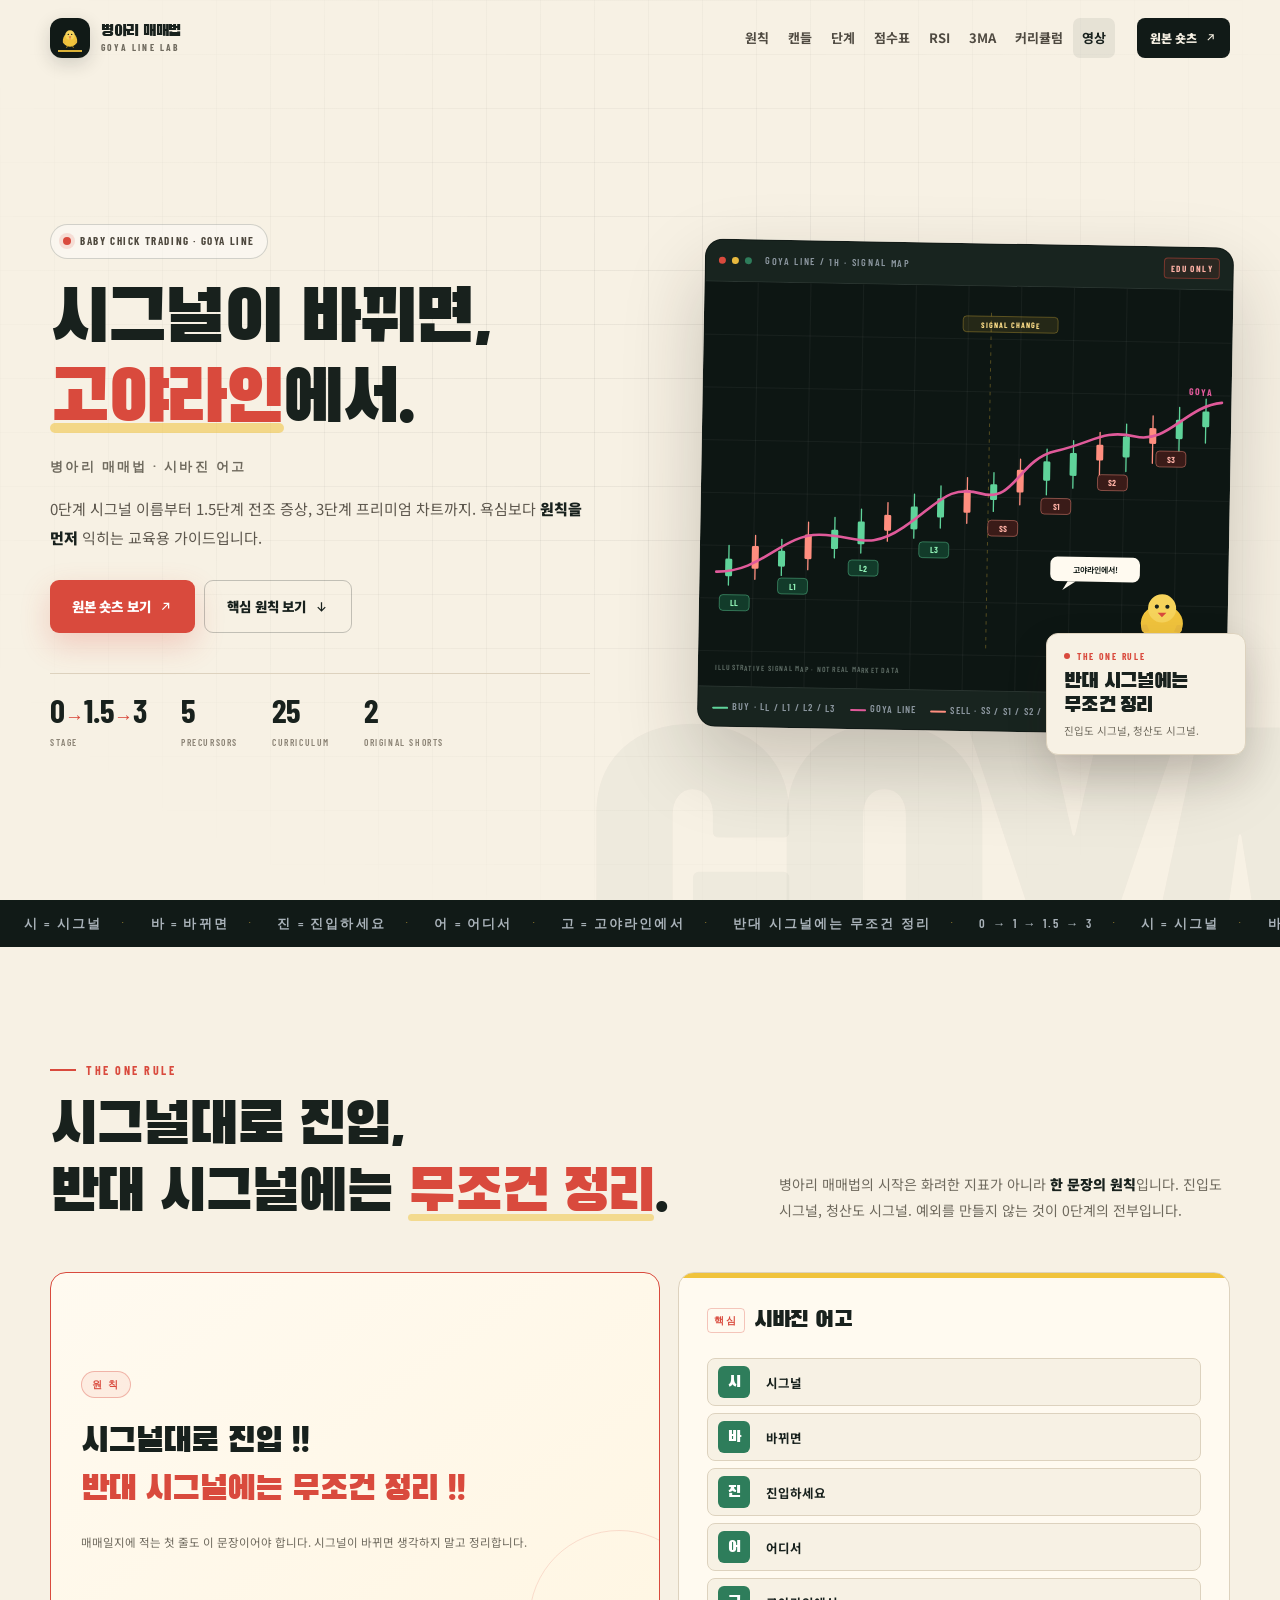
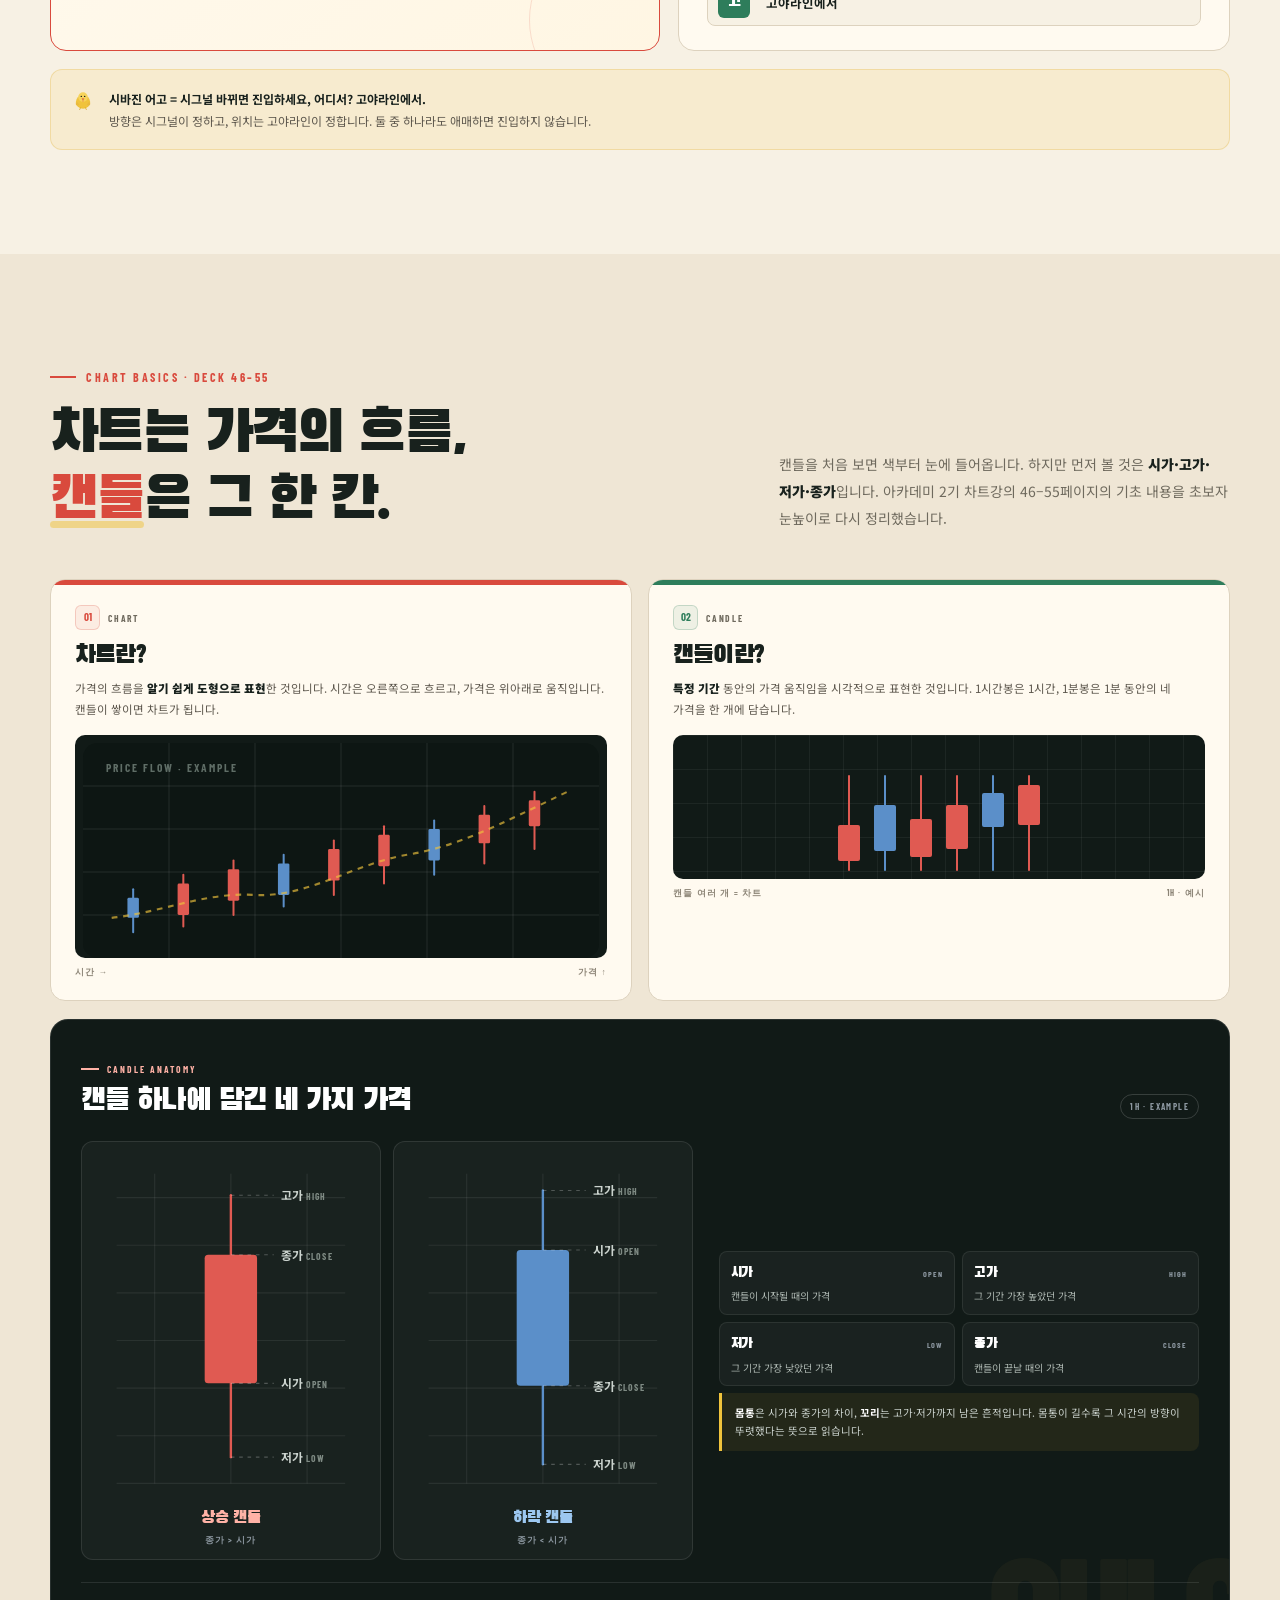
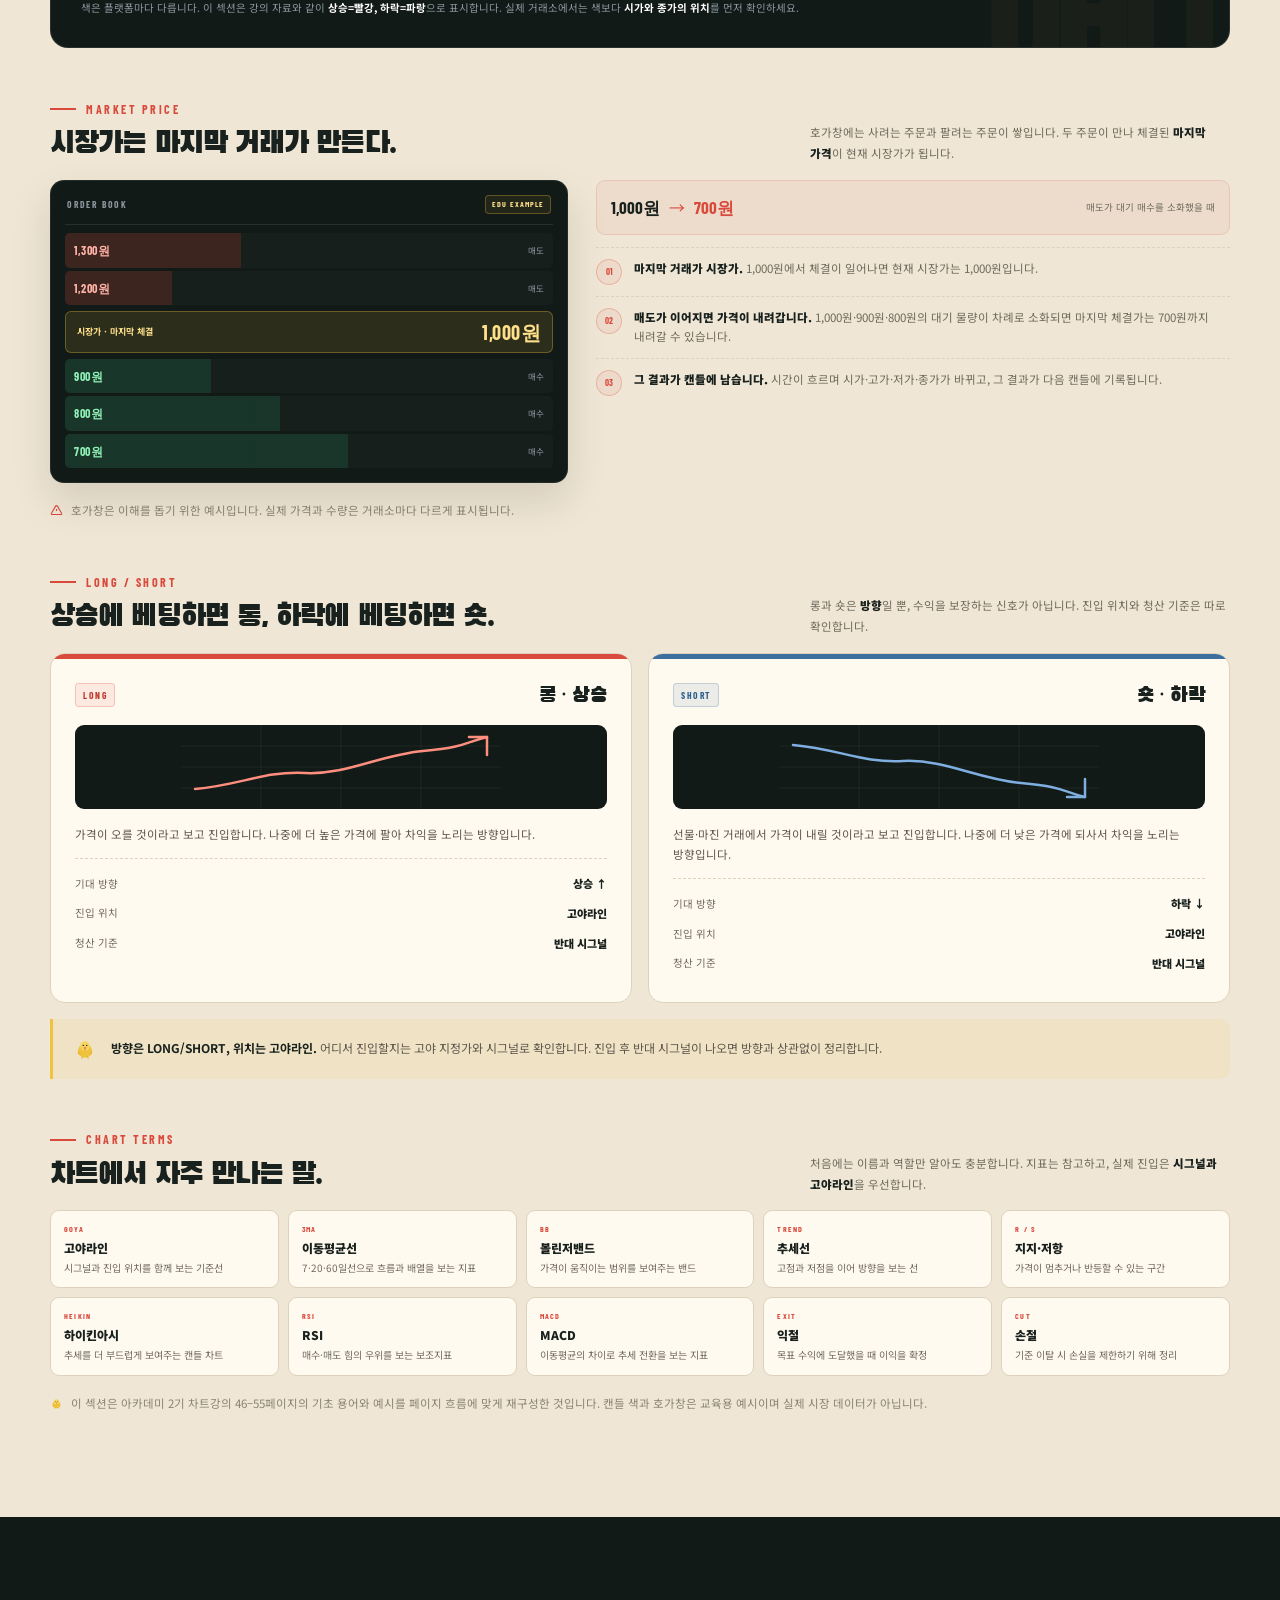
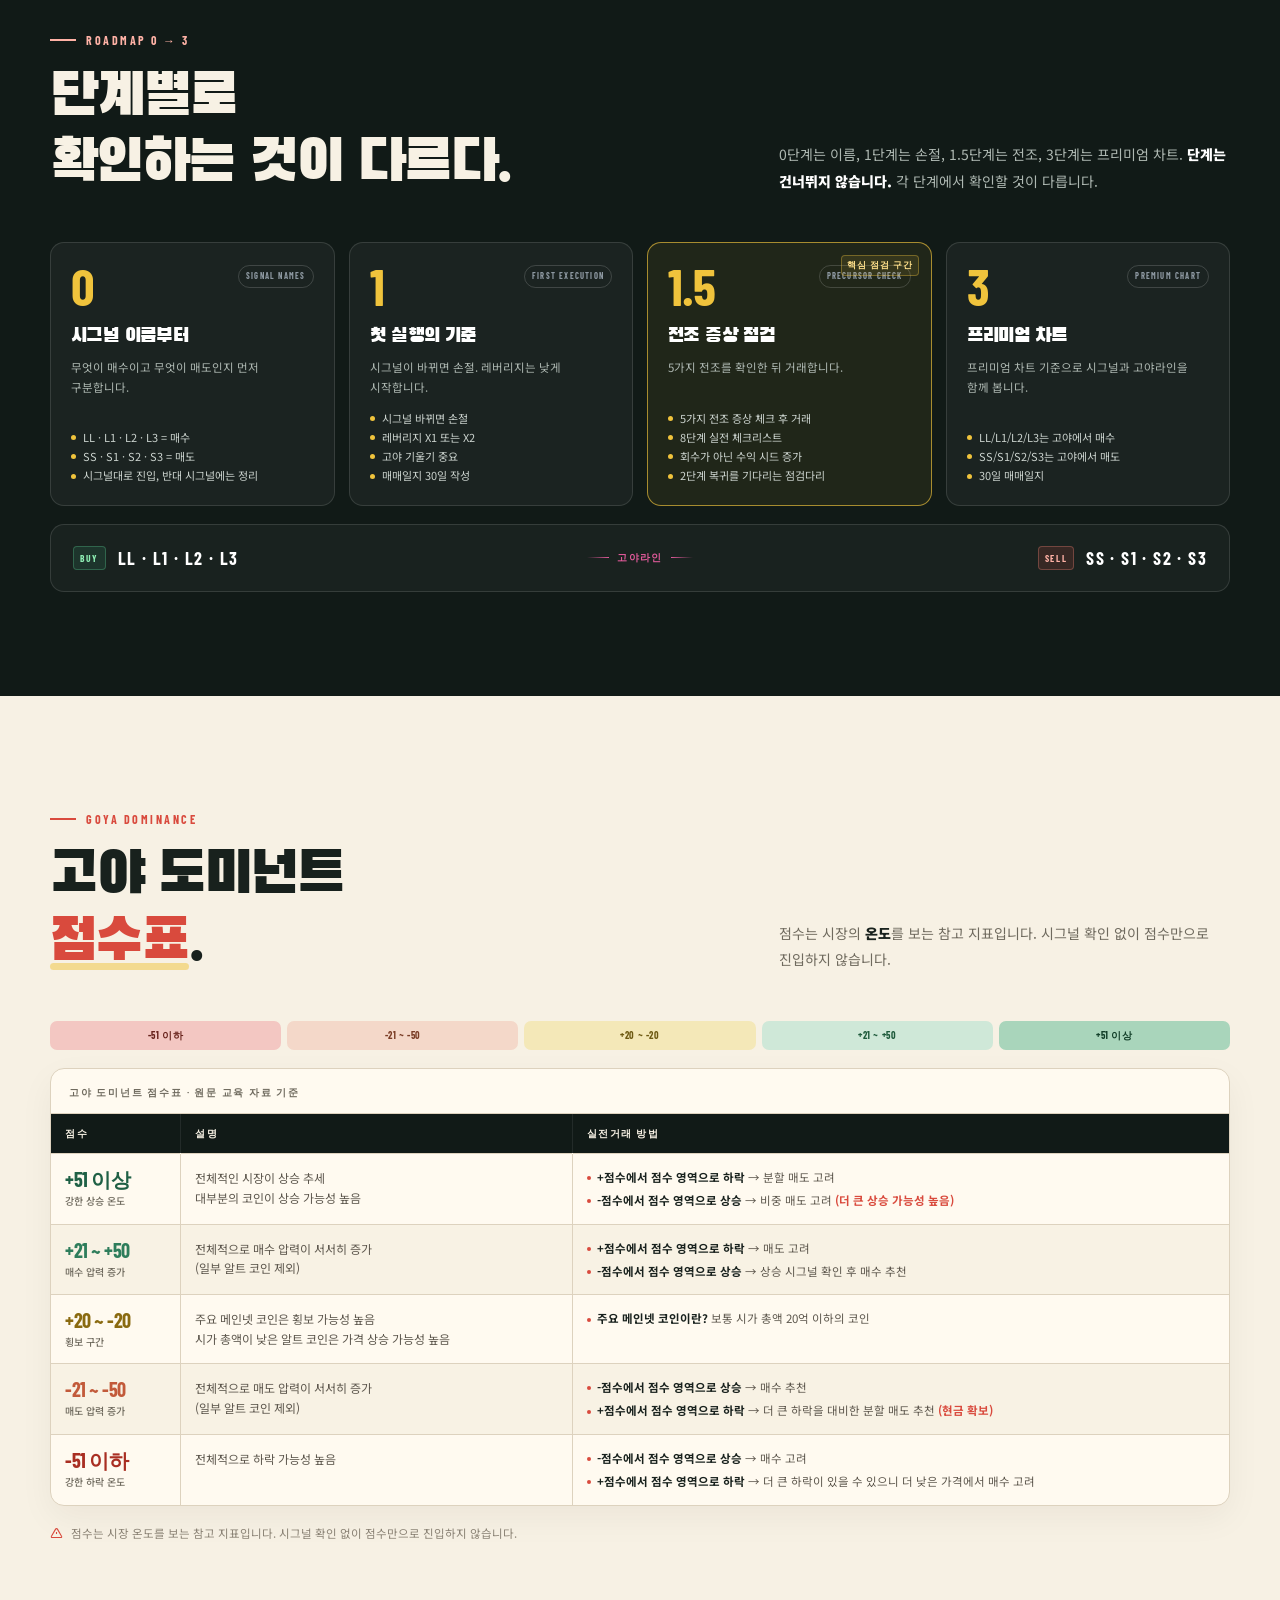
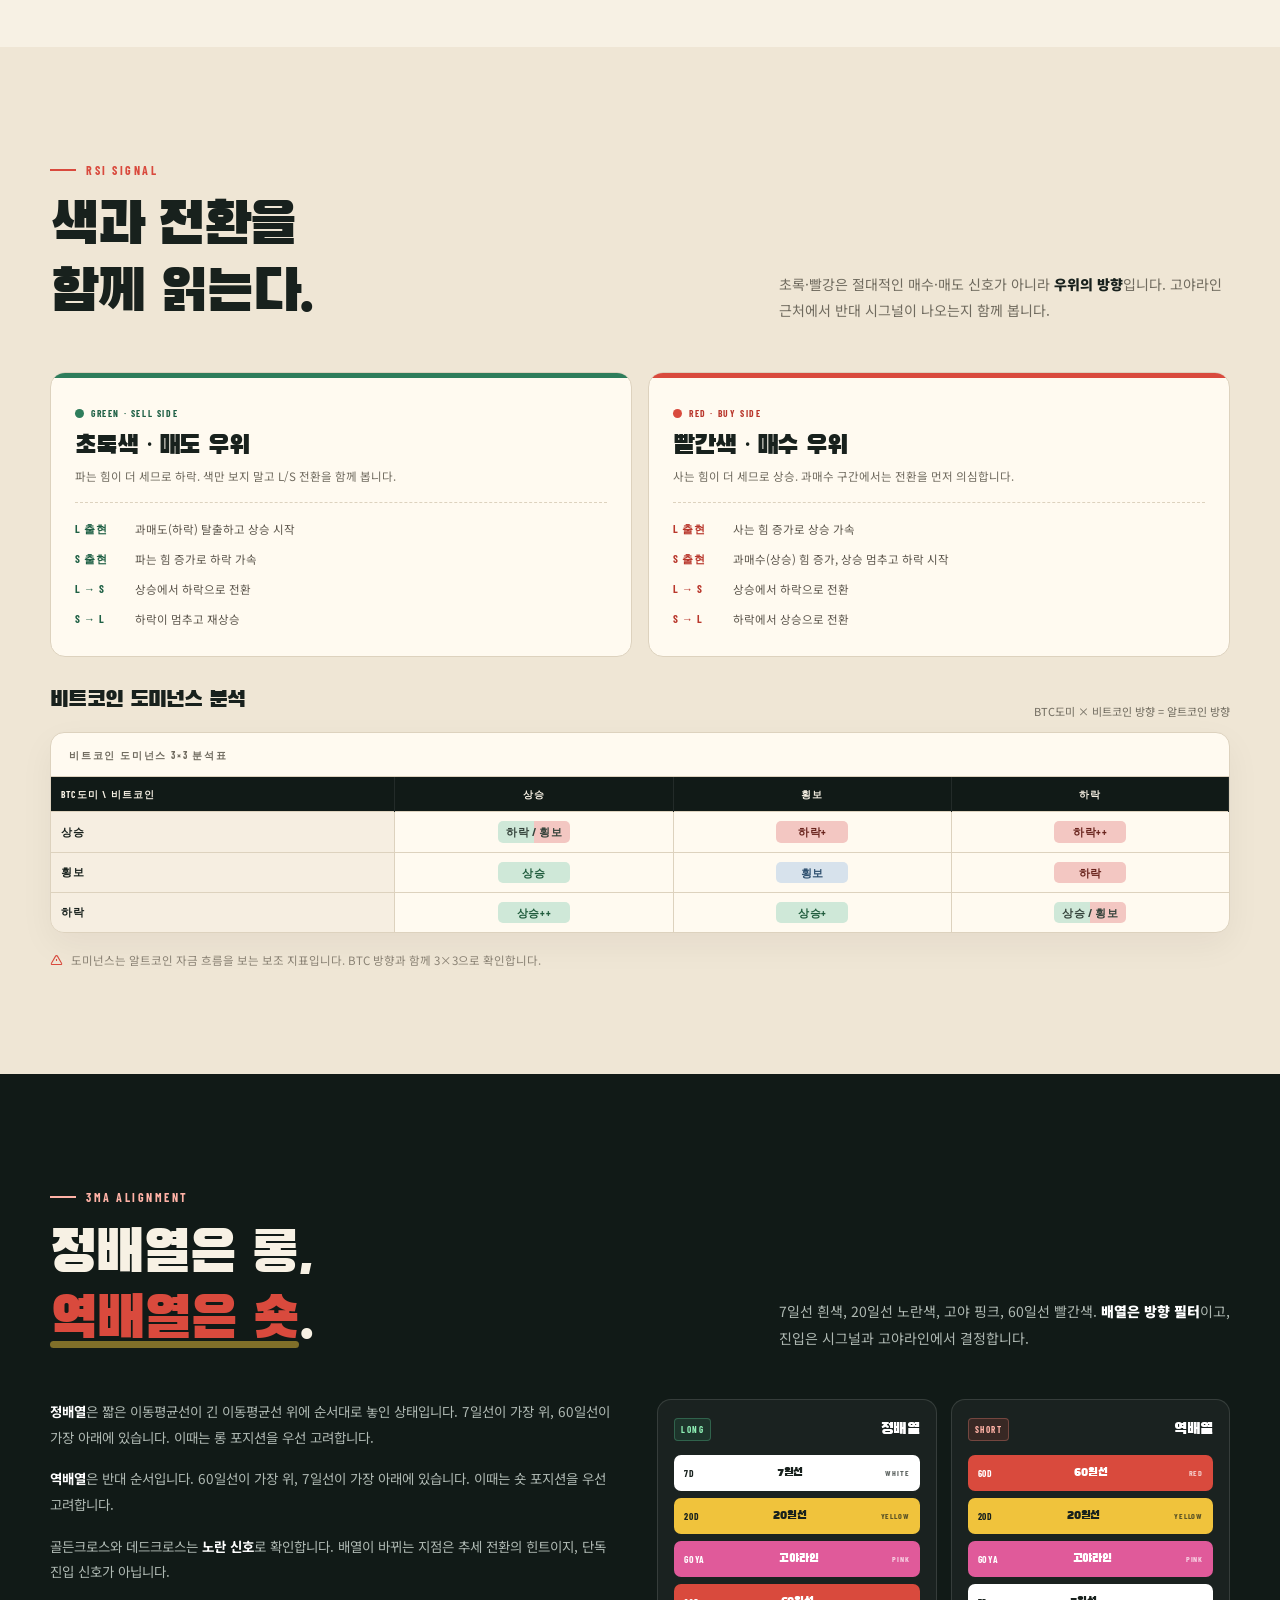
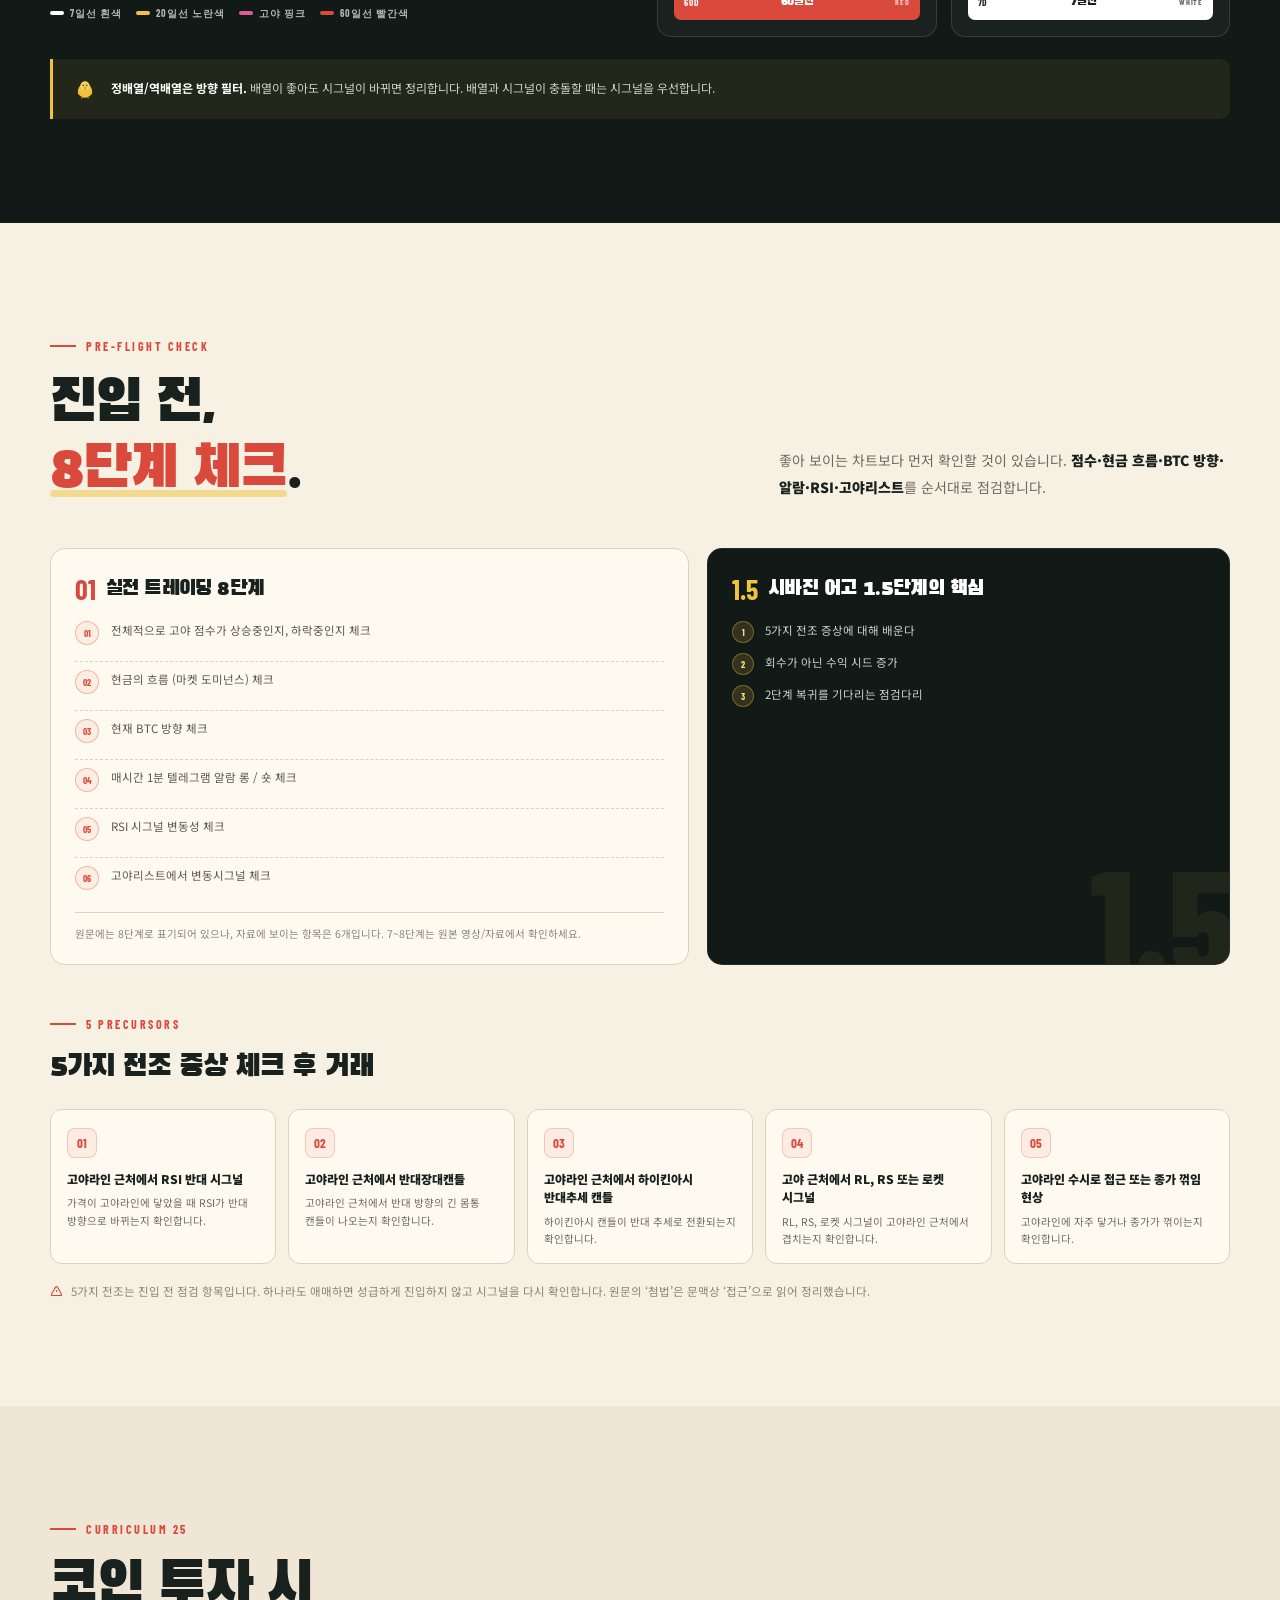
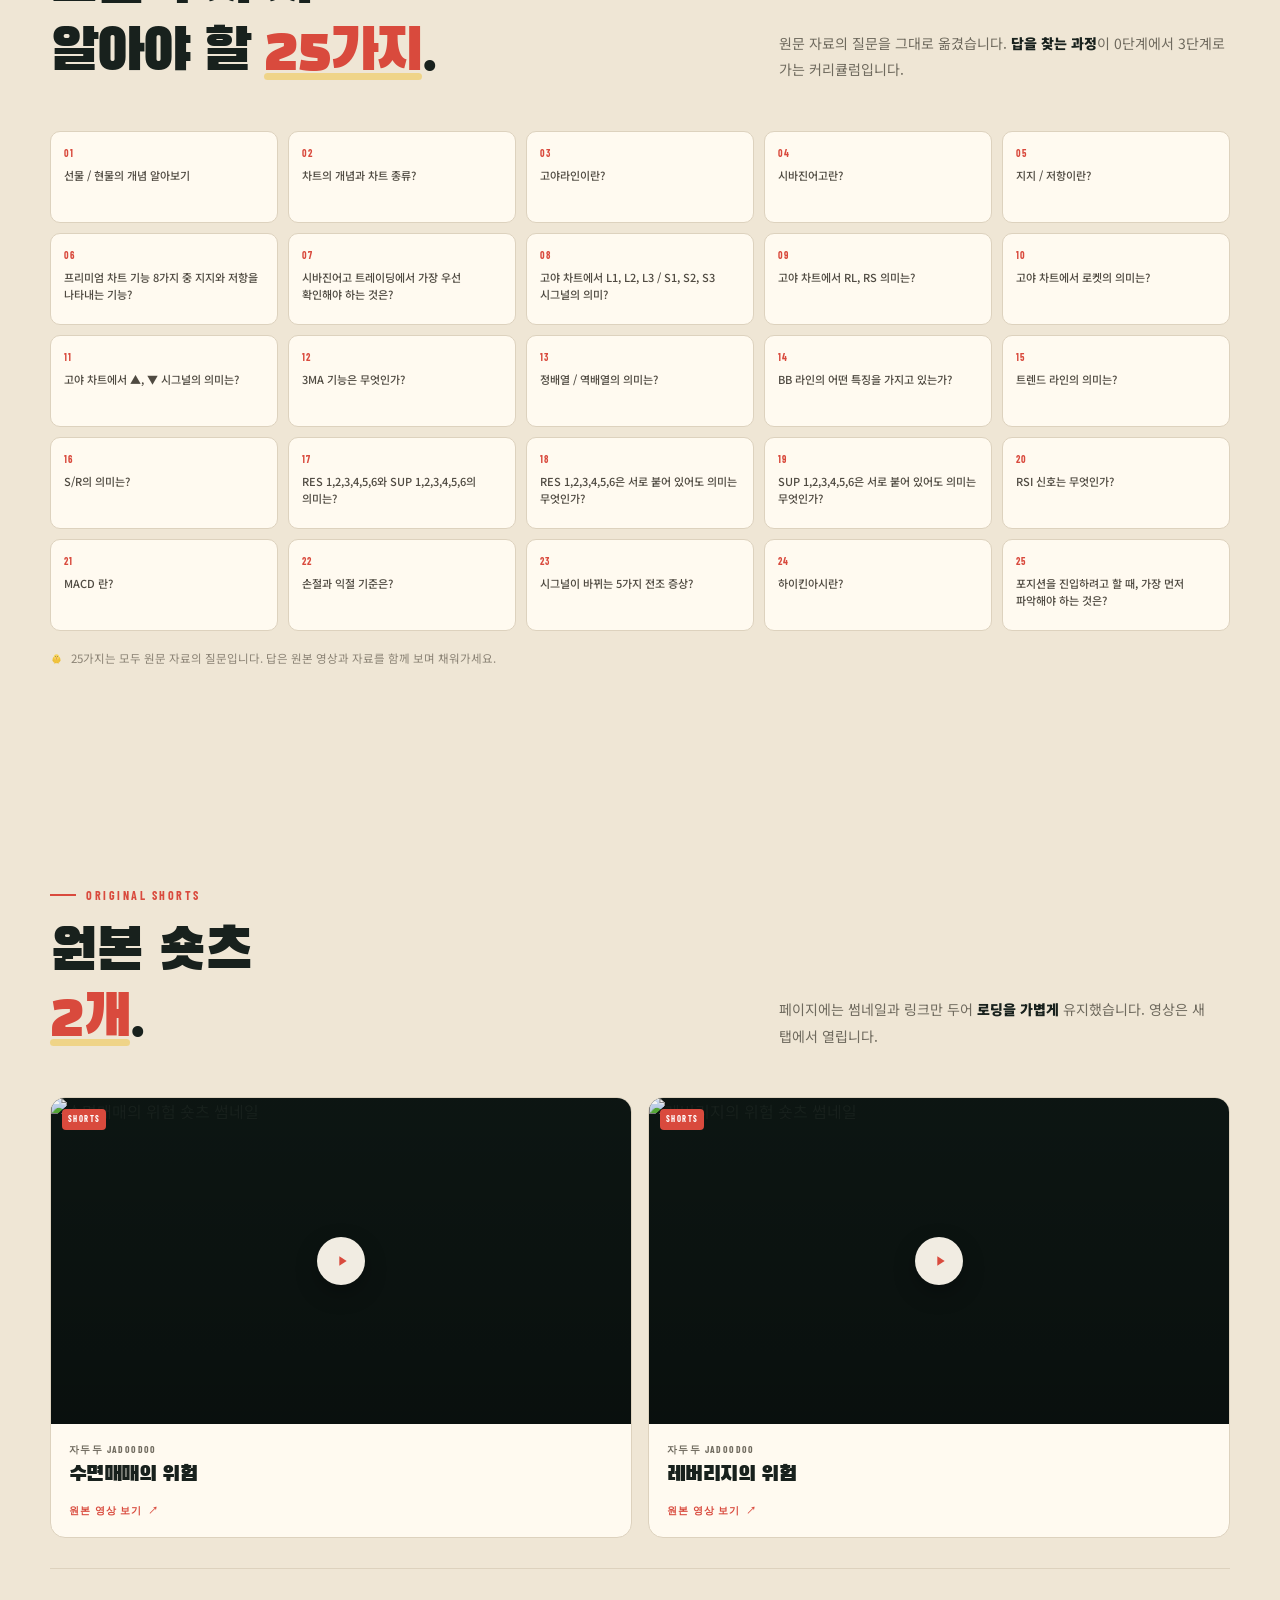
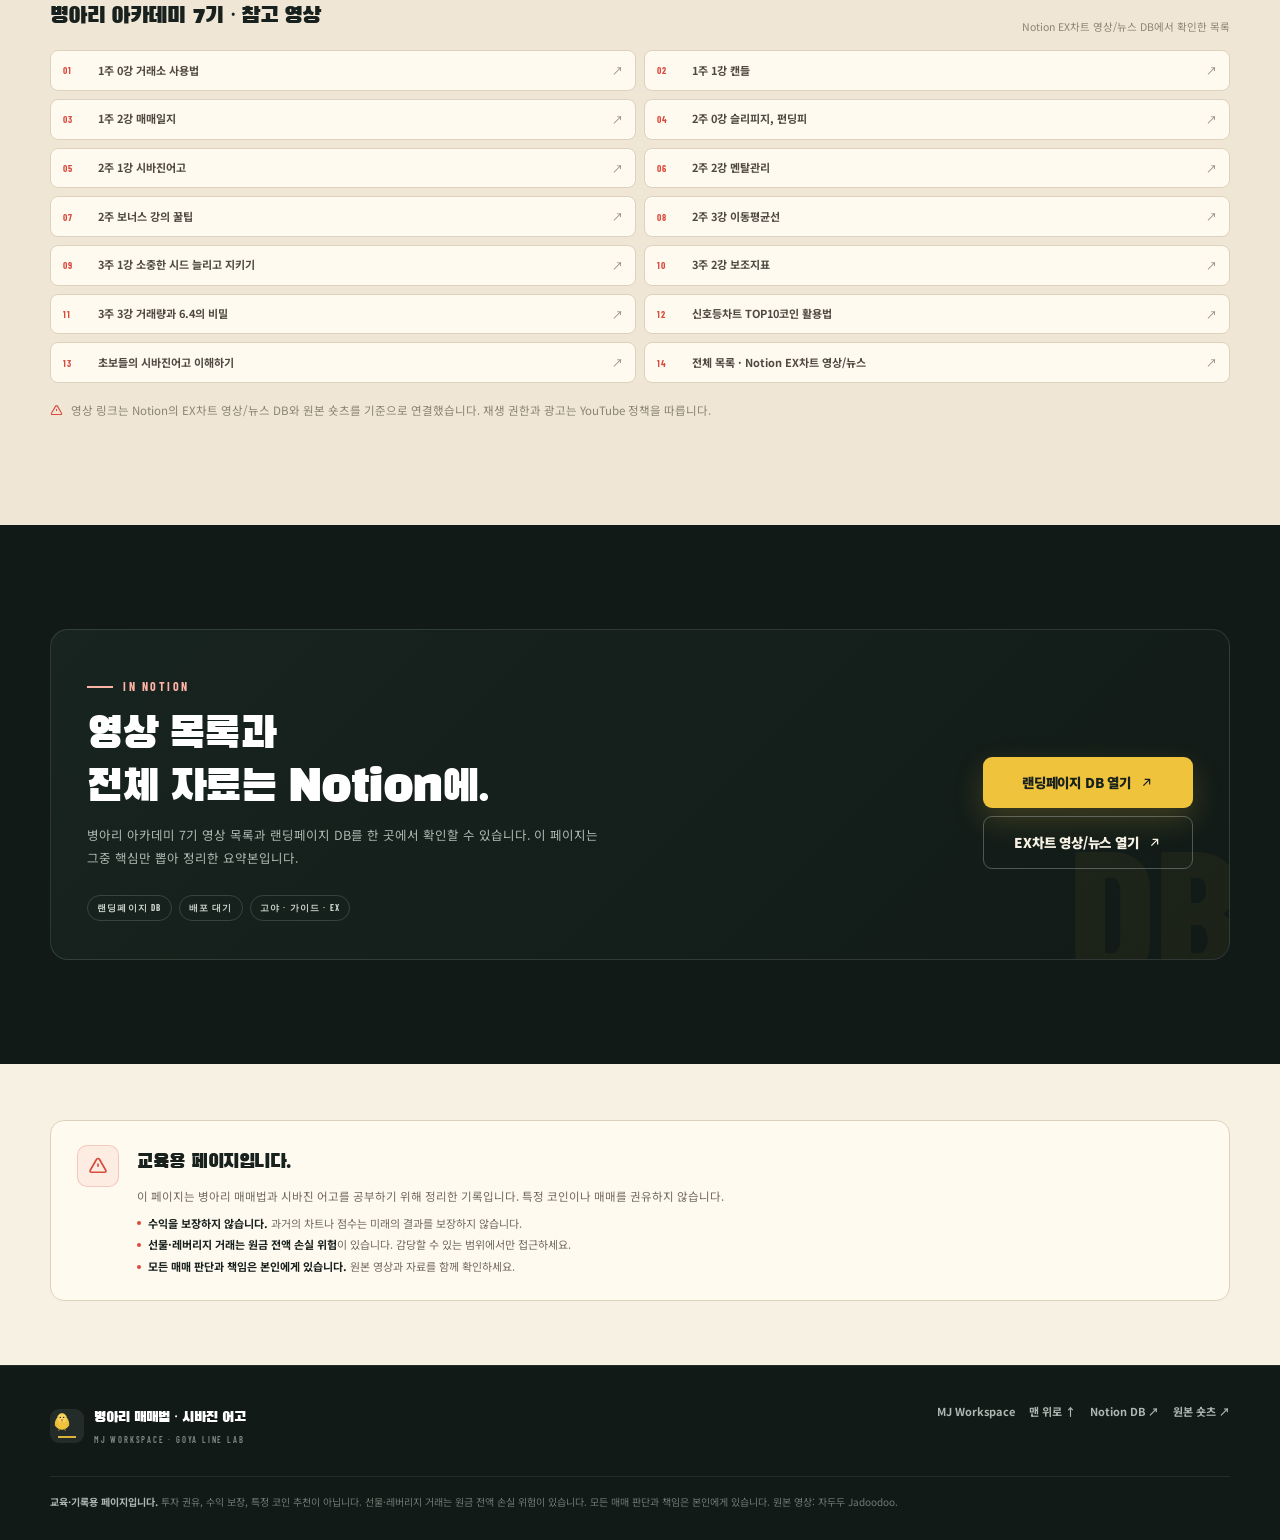
==== chick/index.html @ 527336bc "캔들·차트 기초 섹션 추가 46–55페이지의 차트·캔들 기초를 새 섹션으로 구성하고 반응형 스타일을 추가" ====
<!DOCTYPE html>
<html lang="ko" class="no-js">
<head>
<meta charset="UTF-8">
<meta name="viewport" content="width=device-width, initial-scale=1.0">
<title>병아리 매매법 · 시바진 어고 | 고야라인 시그널 가이드</title>
<meta name="description" content="시그널이 바뀌면 고야라인에서. 차트·캔들 기초부터 병아리 0·1·1.5·3단계, 고야 도미넌트 점수, RSI, BTC 도미넌스, 3MA, 25가지 체크리스트를 정리한 교육용 가이드.">
<meta name="theme-color" content="#f7f1e4">
<meta property="og:type" content="website">
<meta property="og:title" content="병아리 매매법 · 시바진 어고 | 고야라인 시그널 가이드">
<meta property="og:description" content="차트·캔들 기초부터 0단계부터 3단계까지, 고야라인 중심의 병아리 매매법을 한 페이지에 정리했습니다.">
<meta property="og:image" content="https://mjky1014-collab.github.io/chick/cover.svg">
<meta property="og:url" content="https://mjky1014-collab.github.io/chick/">
<link rel="canonical" href="https://mjky1014-collab.github.io/chick/">
<link rel="icon" href="data:image/svg+xml,%3Csvg xmlns='http://www.w3.org/2000/svg' viewBox='0 0 64 64'%3E%3Crect width='64' height='64' rx='16' fill='%23111a17'/%3E%3Ccircle cx='32' cy='35' r='17' fill='%23f0c33c'/%3E%3Ccircle cx='26' cy='32' r='2.4' fill='%23111a17'/%3E%3Ccircle cx='38' cy='32' r='2.4' fill='%23111a17'/%3E%3Cpath d='M32 37l-5 4 5 3 5-3z' fill='%23d94a3d'/%3E%3C/svg%3E">
<link rel="preconnect" href="https://fonts.googleapis.com">
<link rel="preconnect" href="https://fonts.gstatic.com" crossorigin>
<link href="https://fonts.googleapis.com/css2?family=Barlow+Condensed:wght@500;600;700;800&family=Black+Han+Sans&family=Noto+Sans+KR:wght@400;500;700;900&display=swap" rel="stylesheet">
<link rel="stylesheet" href="style.css">
</head>
<body>
<a class="skip" href="#main">본문으로 건너뛰기</a>
<div class="progress" id="progress" aria-hidden="true"></div>

<svg class="svg-defs" aria-hidden="true" focusable="false">
  <symbol id="chick-icon" viewBox="0 0 100 100">
    <ellipse cx="50" cy="58" rx="30" ry="28" fill="#f0c33c"/>
    <circle cx="50" cy="38" r="20" fill="#f6d35b"/>
    <circle cx="43" cy="35" r="3" fill="#18211d"/>
    <circle cx="57" cy="35" r="3" fill="#18211d"/>
    <path d="M44 44 L50 50 L56 44 Z" fill="#d94a3d"/>
    <path d="M50 50 L50 56" stroke="#d94a3d" stroke-width="2" stroke-linecap="round"/>
    <path d="M28 60 Q18 58 20 68 Q22 76 34 70" fill="#e8b93e"/>
    <path d="M72 60 Q82 58 80 68 Q78 76 66 70" fill="#e8b93e"/>
    <path d="M40 82 L36 90 M60 82 L64 90" stroke="#d9a51f" stroke-width="3" stroke-linecap="round"/>
  </symbol>
</svg>

<header class="header" id="header">
  <div class="wrap nav">
    <a class="brand" href="#top" aria-label="병아리 매매법 홈">
      <span class="brand-mark"><svg class="chick" aria-hidden="true"><use href="#chick-icon"/></svg></span>
      <span class="brand-txt"><b>병아리 매매법</b><span>GOYA LINE LAB</span></span>
    </a>
    <nav class="nav-links" id="nav-links" aria-label="주요 섹션">
      <a href="#principle">원칙</a>
      <a href="#candle">캔들</a>
      <a href="#steps">단계</a>
      <a href="#score">점수표</a>
      <a href="#rsi">RSI</a>
      <a href="#ma">3MA</a>
      <a href="#curriculum">커리큘럼</a>
      <a href="#videos">영상</a>
    </nav>
    <a class="nav-cta" href="https://www.youtube.com/shorts/LyiaTjRvWfY" target="_blank" rel="noopener">원본 숏츠 <svg viewBox="0 0 24 24" fill="none" stroke="currentColor" stroke-width="2" aria-hidden="true"><path d="M7 17 17 7M9 7h8v8"/></svg></a>
    <button class="menu-btn" id="menu-btn" type="button" aria-label="메뉴 열기" aria-controls="nav-links" aria-expanded="false">
      <svg viewBox="0 0 24 24" fill="none" stroke="currentColor" stroke-width="2" aria-hidden="true"><path d="M4 7h16M4 12h16M4 17h16"/></svg>
    </button>
  </div>
</header>

<main id="main">
  <section class="hero" id="top">
    <div class="wrap">
      <div class="hero-grid">
        <div class="hero-copy">
          <span class="hero-badge"><i></i> BABY CHICK TRADING · GOYA LINE</span>
          <h1>시그널이 바뀌면,<br><span class="line"><em>고야라인</em>에서.</span></h1>
          <p class="hero-sub">병아리 매매법 · 시바진 어고</p>
          <p class="hero-lede">0단계 시그널 이름부터 1.5단계 전조 증상, 3단계 프리미엄 차트까지. 욕심보다 <strong>원칙을 먼저</strong> 익히는 교육용 가이드입니다.</p>
          <div class="hero-actions">
            <a class="btn btn-red" href="https://www.youtube.com/shorts/LyiaTjRvWfY" target="_blank" rel="noopener">원본 숏츠 보기 <svg viewBox="0 0 24 24" fill="none" stroke="currentColor" stroke-width="2" aria-hidden="true"><path d="M7 17 17 7M9 7h8v8"/></svg></a>
            <a class="btn btn-outline" href="#principle">핵심 원칙 보기 <svg viewBox="0 0 24 24" fill="none" stroke="currentColor" stroke-width="2" aria-hidden="true"><path d="M12 5v14M6 13l6 6 6-6"/></svg></a>
          </div>
          <div class="hero-stats">
            <div><b>0<span>→</span>1.5<span>→</span>3</b><small>STAGE</small></div>
            <div><b>5</b><small>PRECURSORS</small></div>
            <div><b>25</b><small>CURRICULUM</small></div>
            <div><b>2</b><small>ORIGINAL SHORTS</small></div>
          </div>
        </div>
        <div class="hero-visual reveal">
          <div class="terminal">
            <div class="terminal-bar">
              <i></i><i></i><i></i>
              <span>GOYA LINE / 1H · SIGNAL MAP</span>
              <b>EDU ONLY</b>
            </div>
            <svg class="hero-chart" viewBox="0 0 600 460" role="img" aria-label="고야라인과 LL, L1, L2, L3 매수 시그널, SS, S1, S2, S3 매도 시그널을 나타낸 예시 차트">
              <rect width="600" height="460" fill="#0d1613"/>
              <g stroke="#ffffff" stroke-opacity=".055">
                <path d="M0 60H600M0 120H600M0 180H600M0 240H600M0 300H600M0 360H600M0 420H600"/>
                <path d="M60 0V460M120 0V460M180 0V460M240 0V460M300 0V460M360 0V460M420 0V460M480 0V460M540 0V460"/>
              </g>
              <g stroke-linecap="round">
                <line x1="32" y1="300" x2="32" y2="345" stroke="#5fd39a" stroke-width="1.5"/><rect x="28" y="315" width="8" height="20" rx="1.5" fill="#5fd39a"/>
                <line x1="62" y1="288" x2="62" y2="338" stroke="#ff8e7f" stroke-width="1.5"/><rect x="58" y="300" width="8" height="26" rx="1.5" fill="#ff8e7f"/>
                <line x1="92" y1="292" x2="92" y2="333" stroke="#5fd39a" stroke-width="1.5"/><rect x="88" y="305" width="8" height="18" rx="1.5" fill="#5fd39a"/>
                <line x1="122" y1="272" x2="122" y2="326" stroke="#ff8e7f" stroke-width="1.5"/><rect x="118" y="286" width="8" height="28" rx="1.5" fill="#ff8e7f"/>
                <line x1="152" y1="266" x2="152" y2="312" stroke="#5fd39a" stroke-width="1.5"/><rect x="148" y="280" width="8" height="22" rx="1.5" fill="#5fd39a"/>
                <line x1="182" y1="256" x2="182" y2="306" stroke="#5fd39a" stroke-width="1.5"/><rect x="178" y="270" width="8" height="26" rx="1.5" fill="#5fd39a"/>
                <line x1="212" y1="248" x2="212" y2="292" stroke="#ff8e7f" stroke-width="1.5"/><rect x="208" y="262" width="8" height="18" rx="1.5" fill="#ff8e7f"/>
                <line x1="242" y1="238" x2="242" y2="288" stroke="#5fd39a" stroke-width="1.5"/><rect x="238" y="252" width="8" height="26" rx="1.5" fill="#5fd39a"/>
                <line x1="272" y1="228" x2="272" y2="276" stroke="#5fd39a" stroke-width="1.5"/><rect x="268" y="242" width="8" height="22" rx="1.5" fill="#5fd39a"/>
                <line x1="302" y1="218" x2="302" y2="270" stroke="#ff8e7f" stroke-width="1.5"/><rect x="298" y="232" width="8" height="26" rx="1.5" fill="#ff8e7f"/>
                <line x1="332" y1="212" x2="332" y2="256" stroke="#5fd39a" stroke-width="1.5"/><rect x="328" y="225" width="8" height="18" rx="1.5" fill="#5fd39a"/>
                <line x1="362" y1="196" x2="362" y2="248" stroke="#ff8e7f" stroke-width="1.5"/><rect x="358" y="208" width="8" height="26" rx="1.5" fill="#ff8e7f"/>
                <line x1="392" y1="184" x2="392" y2="236" stroke="#5fd39a" stroke-width="1.5"/><rect x="388" y="198" width="8" height="22" rx="1.5" fill="#5fd39a"/>
                <line x1="422" y1="174" x2="422" y2="228" stroke="#5fd39a" stroke-width="1.5"/><rect x="418" y="188" width="8" height="26" rx="1.5" fill="#5fd39a"/>
                <line x1="452" y1="164" x2="452" y2="214" stroke="#ff8e7f" stroke-width="1.5"/><rect x="448" y="178" width="8" height="18" rx="1.5" fill="#ff8e7f"/>
                <line x1="482" y1="154" x2="482" y2="208" stroke="#5fd39a" stroke-width="1.5"/><rect x="478" y="168" width="8" height="24" rx="1.5" fill="#5fd39a"/>
                <line x1="512" y1="144" x2="512" y2="198" stroke="#ff8e7f" stroke-width="1.5"/><rect x="508" y="158" width="8" height="18" rx="1.5" fill="#ff8e7f"/>
                <line x1="542" y1="134" x2="542" y2="188" stroke="#5fd39a" stroke-width="1.5"/><rect x="538" y="148" width="8" height="22" rx="1.5" fill="#5fd39a"/>
                <line x1="572" y1="124" x2="572" y2="174" stroke="#5fd39a" stroke-width="1.5"/><rect x="568" y="138" width="8" height="18" rx="1.5" fill="#5fd39a"/>
              </g>
              <path d="M18 330 C 70 330 92 286 135 286 S 190 304 230 276 S 280 226 318 236 S 360 196 402 186 S 455 160 492 168 S 550 132 590 128" fill="none" stroke="#e05a9a" stroke-width="3" stroke-linecap="round"/>
              <text x="552" y="120" font-family="Barlow Condensed, Arial Narrow, sans-serif" font-size="11" font-weight="700" letter-spacing="1.5" fill="#e05a9a">GOYA</text>
              <line x1="326" y1="30" x2="326" y2="412" stroke="#f0c33c" stroke-opacity=".35" stroke-dasharray="4 5"/>
              <rect x="294" y="34" width="108" height="18" rx="4" fill="#f0c33c" fill-opacity=".1" stroke="#f0c33c" stroke-opacity=".35"/>
              <text x="348" y="47" text-anchor="middle" font-family="Barlow Condensed, Arial Narrow, sans-serif" font-size="9" font-weight="700" letter-spacing="1.2" fill="#ffe08a">SIGNAL CHANGE</text>
              <g font-family="Barlow Condensed, Arial Narrow, sans-serif" font-size="10" font-weight="700" text-anchor="middle">
                <g transform="translate(22 356)"><rect width="34" height="18" rx="4" fill="#123b2a" stroke="#5fd39a" stroke-opacity=".5"/><text x="17" y="13" fill="#8ff0b5">LL</text></g>
                <g transform="translate(88 336)"><rect width="34" height="18" rx="4" fill="#123b2a" stroke="#5fd39a" stroke-opacity=".5"/><text x="17" y="13" fill="#8ff0b5">L1</text></g>
                <g transform="translate(168 314)"><rect width="34" height="18" rx="4" fill="#123b2a" stroke="#5fd39a" stroke-opacity=".5"/><text x="17" y="13" fill="#8ff0b5">L2</text></g>
                <g transform="translate(248 292)"><rect width="34" height="18" rx="4" fill="#123b2a" stroke="#5fd39a" stroke-opacity=".5"/><text x="17" y="13" fill="#8ff0b5">L3</text></g>
                <g transform="translate(326 266)"><rect width="34" height="18" rx="4" fill="#3a1b18" stroke="#ff8e7f" stroke-opacity=".5"/><text x="17" y="13" fill="#ffb2a6">SS</text></g>
                <g transform="translate(386 240)"><rect width="34" height="18" rx="4" fill="#3a1b18" stroke="#ff8e7f" stroke-opacity=".5"/><text x="17" y="13" fill="#ffb2a6">S1</text></g>
                <g transform="translate(450 212)"><rect width="34" height="18" rx="4" fill="#3a1b18" stroke="#ff8e7f" stroke-opacity=".5"/><text x="17" y="13" fill="#ffb2a6">S2</text></g>
                <g transform="translate(516 184)"><rect width="34" height="18" rx="4" fill="#3a1b18" stroke="#ff8e7f" stroke-opacity=".5"/><text x="17" y="13" fill="#ffb2a6">S3</text></g>
              </g>
              <g transform="translate(398 306)">
                <rect width="102" height="28" rx="8" fill="#fffaf0"/>
                <path d="M20 28l-6 10 15-10z" fill="#fffaf0"/>
                <text x="51" y="18" text-anchor="middle" font-family="Noto Sans KR, sans-serif" font-size="9" font-weight="700" fill="#18211d">고야라인에서!</text>
              </g>
              <g transform="translate(492 338)">
                <ellipse cx="34" cy="42" rx="24" ry="21" fill="#f0c33c"/>
                <circle cx="34" cy="25" r="16" fill="#f6d35b"/>
                <circle cx="28" cy="23" r="2.4" fill="#18211d"/>
                <circle cx="40" cy="23" r="2.4" fill="#18211d"/>
                <path d="M29 30l5 5 5-5z" fill="#d94a3d"/>
                <path d="M17 44q-7-2-6 5 1 6 9 2" fill="#e8b93e"/>
                <path d="M51 44q7-2 6 5-1 6-9 2" fill="#e8b93e"/>
                <path d="M28 60l-3 7M40 60l3 7" stroke="#d9a51f" stroke-width="2.4" stroke-linecap="round"/>
              </g>
              <text x="18" y="442" font-family="Barlow Condensed, Arial Narrow, sans-serif" font-size="8.5" font-weight="600" letter-spacing="1.4" fill="#5f6d66">ILLUSTRATIVE SIGNAL MAP · NOT REAL MARKET DATA</text>
            </svg>
            <div class="terminal-foot">
              <span class="buy"><i></i>BUY · LL / L1 / L2 / L3</span>
              <span class="goya"><i></i>GOYA LINE</span>
              <span class="sell"><i></i>SELL · SS / S1 / S2 / S3</span>
            </div>
          </div>
          <div class="float-note">
            <span><i></i>THE ONE RULE</span>
            <strong>반대 시그널에는<br>무조건 정리</strong>
            <small>진입도 시그널, 청산도 시그널.</small>
          </div>
        </div>
      </div>
    </div>
  </section>

  <div class="ticker" aria-hidden="true">
    <div class="ticker-track">
      <div class="ticker-group">
        <span>시 = 시그널</span><span>바 = 바뀌면</span><span>진 = 진입하세요</span><span>어 = 어디서</span><span>고 = 고야라인에서</span><span>반대 시그널에는 무조건 정리</span><span>0 → 1 → 1.5 → 3</span>
      </div>
      <div class="ticker-group">
        <span>시 = 시그널</span><span>바 = 바뀌면</span><span>진 = 진입하세요</span><span>어 = 어디서</span><span>고 = 고야라인에서</span><span>반대 시그널에는 무조건 정리</span><span>0 → 1 → 1.5 → 3</span>
      </div>
    </div>
  </div>

  <section class="section section-paper" id="principle">
    <div class="wrap">
      <div class="section-head reveal">
        <div>
          <span class="kicker">THE ONE RULE</span>
          <h2>시그널대로 진입,<br>반대 시그널에는 <em>무조건 정리</em>.</h2>
        </div>
        <p>병아리 매매법의 시작은 화려한 지표가 아니라 <b>한 문장의 원칙</b>입니다. 진입도 시그널, 청산도 시그널. 예외를 만들지 않는 것이 0단계의 전부입니다.</p>
      </div>
      <div class="rule-grid">
        <div class="rule-quote reveal">
          <span class="rule-label">원 칙</span>
          <p>시그널대로 진입 !!<br><b>반대 시그널에는 무조건 정리 !!</b></p>
          <small>매매일지에 적는 첫 줄도 이 문장이어야 합니다. 시그널이 바뀌면 생각하지 말고 정리합니다.</small>
        </div>
        <div class="acronym reveal">
          <div class="acronym-head"><span>핵심</span><b>시바진 어고</b></div>
          <div class="acronym-list">
            <div class="acr-row"><span class="acr-char">시</span><b>시그널</b></div>
            <div class="acr-row"><span class="acr-char">바</span><b>바뀌면</b></div>
            <div class="acr-row"><span class="acr-char">진</span><b>진입하세요</b></div>
            <div class="acr-row"><span class="acr-char">어</span><b>어디서</b></div>
            <div class="acr-row"><span class="acr-char">고</span><b>고야라인에서</b></div>
          </div>
        </div>
      </div>
      <div class="principle-note reveal">
        <svg class="chick" aria-hidden="true"><use href="#chick-icon"/></svg>
        <div><b>시바진 어고 = 시그널 바뀌면 진입하세요, 어디서? 고야라인에서.</b><br>방향은 시그널이 정하고, 위치는 고야라인이 정합니다. 둘 중 하나라도 애매하면 진입하지 않습니다.</div>
      </div>
    </div>
  </section>

  <section class="section section-paper-2" id="candle">
    <div class="wrap">
      <div class="section-head reveal">
        <div>
          <span class="kicker">CHART BASICS · DECK 46–55</span>
          <h2>차트는 가격의 흐름,<br><em>캔들</em>은 그 한 칸.</h2>
        </div>
        <p>캔들을 처음 보면 색부터 눈에 들어옵니다. 하지만 먼저 볼 것은 <b>시가·고가·저가·종가</b>입니다. 아카데미 2기 차트강의 46–55페이지의 기초 내용을 초보자 눈높이로 다시 정리했습니다.</p>
      </div>

      <div class="basics-grid">
        <article class="basics-card reveal">
          <div class="basics-head"><span>01</span><b>CHART</b></div>
          <h3>차트란?</h3>
          <p>가격의 흐름을 <b>알기 쉽게 도형으로 표현</b>한 것입니다. 시간은 오른쪽으로 흐르고, 가격은 위아래로 움직입니다. 캔들이 쌓이면 차트가 됩니다.</p>
          <div class="mini-chart">
            <svg viewBox="0 0 360 150" role="img" aria-label="캔들이 시간 순서대로 쌓여 상승 흐름을 보여주는 예시 차트">
              <rect width="360" height="150" rx="10" fill="#0d1613"/>
              <g stroke="#ffffff" stroke-opacity=".065">
                <path d="M0 30H360M0 60H360M0 90H360M0 120H360"/>
                <path d="M60 0V150M120 0V150M180 0V150M240 0V150M300 0V150"/>
              </g>
              <g stroke-linecap="round">
                <line x1="35" y1="102" x2="35" y2="132" stroke="#5b8fc9" stroke-width="1.4"/><rect x="31" y="108" width="8" height="14" rx="1" fill="#5b8fc9"/>
                <line x1="70" y1="92" x2="70" y2="128" stroke="#e05a52" stroke-width="1.4"/><rect x="66" y="98" width="8" height="22" rx="1" fill="#e05a52"/>
                <line x1="105" y1="82" x2="105" y2="120" stroke="#e05a52" stroke-width="1.4"/><rect x="101" y="88" width="8" height="22" rx="1" fill="#e05a52"/>
                <line x1="140" y1="78" x2="140" y2="114" stroke="#5b8fc9" stroke-width="1.4"/><rect x="136" y="84" width="8" height="22" rx="1" fill="#5b8fc9"/>
                <line x1="175" y1="68" x2="175" y2="106" stroke="#e05a52" stroke-width="1.4"/><rect x="171" y="74" width="8" height="22" rx="1" fill="#e05a52"/>
                <line x1="210" y1="58" x2="210" y2="98" stroke="#e05a52" stroke-width="1.4"/><rect x="206" y="64" width="8" height="22" rx="1" fill="#e05a52"/>
                <line x1="245" y1="54" x2="245" y2="92" stroke="#5b8fc9" stroke-width="1.4"/><rect x="241" y="60" width="8" height="22" rx="1" fill="#5b8fc9"/>
                <line x1="280" y1="44" x2="280" y2="84" stroke="#e05a52" stroke-width="1.4"/><rect x="276" y="50" width="8" height="20" rx="1" fill="#e05a52"/>
                <line x1="315" y1="34" x2="315" y2="74" stroke="#e05a52" stroke-width="1.4"/><rect x="311" y="40" width="8" height="18" rx="1" fill="#e05a52"/>
              </g>
              <path d="M20 122 C 56 118, 84 104, 120 106 S 190 84, 226 78 S 288 58, 338 34" fill="none" stroke="#f0c33c" stroke-opacity=".65" stroke-width="1.5" stroke-dasharray="4 4"/>
              <text x="16" y="20" font-family="Barlow Condensed, Arial Narrow, sans-serif" font-size="8" font-weight="700" letter-spacing="1.4" fill="#5f6d66">PRICE FLOW · EXAMPLE</text>
            </svg>
          </div>
          <div class="basics-caption"><span>시간 →</span><span>가격 ↑</span></div>
        </article>

        <article class="basics-card reveal">
          <div class="basics-head"><span>02</span><b>CANDLE</b></div>
          <h3>캔들이란?</h3>
          <p><b>특정 기간</b> 동안의 가격 움직임을 시각적으로 표현한 것입니다. 1시간봉은 1시간, 1분봉은 1분 동안의 네 가격을 한 개에 담습니다.</p>
          <div class="mini-candles" aria-hidden="true">
            <span class="mc up"></span>
            <span class="mc down"></span>
            <span class="mc up"></span>
            <span class="mc up"></span>
            <span class="mc down"></span>
            <span class="mc up"></span>
          </div>
          <div class="basics-caption"><span>캔들 여러 개 = 차트</span><span>1H · 예시</span></div>
        </article>
      </div>

      <div class="candle-lab reveal">
        <div class="candle-lab-head">
          <div>
            <span class="lab-kicker">CANDLE ANATOMY</span>
            <h3>캔들 하나에 담긴 네 가지 가격</h3>
          </div>
          <span class="lab-meta">1H · EXAMPLE</span>
        </div>
        <div class="candle-lab-grid">
          <div class="candle-pair">
            <figure class="candle-figure up">
              <svg viewBox="0 0 240 300" role="img" aria-label="상승 캔들. 고가, 종가, 시가, 저가의 위치를 표시한 예시.">
                <g class="c-grid">
                  <path d="M24 40h192M24 80h192M24 120h192M24 160h192M24 200h192M24 240h192M24 280h192"/>
                  <path d="M56 20v260M120 20v260M184 20v260"/>
                </g>
                <line class="c-wick up" x1="120" y1="38" x2="120" y2="258"/>
                <rect class="c-body up" x="98" y="88" width="44" height="108" rx="3"/>
                <g class="c-dash">
                  <path d="M120 38h36M120 88h36M120 196h36M120 258h36"/>
                </g>
                <g class="c-label">
                  <text x="162" y="42">고가 <tspan class="c-label-en">HIGH</tspan></text>
                  <text x="162" y="92">종가 <tspan class="c-label-en">CLOSE</tspan></text>
                  <text x="162" y="200">시가 <tspan class="c-label-en">OPEN</tspan></text>
                  <text x="162" y="262">저가 <tspan class="c-label-en">LOW</tspan></text>
                </g>
              </svg>
              <figcaption><b>상승 캔들</b><span>종가 &gt; 시가</span></figcaption>
            </figure>
            <figure class="candle-figure down">
              <svg viewBox="0 0 240 300" role="img" aria-label="하락 캔들. 고가, 시가, 종가, 저가의 위치를 표시한 예시.">
                <g class="c-grid">
                  <path d="M24 40h192M24 80h192M24 120h192M24 160h192M24 200h192M24 240h192M24 280h192"/>
                  <path d="M56 20v260M120 20v260M184 20v260"/>
                </g>
                <line class="c-wick down" x1="120" y1="34" x2="120" y2="264"/>
                <rect class="c-body down" x="98" y="84" width="44" height="114" rx="3"/>
                <g class="c-dash">
                  <path d="M120 34h36M120 84h36M120 198h36M120 264h36"/>
                </g>
                <g class="c-label">
                  <text x="162" y="38">고가 <tspan class="c-label-en">HIGH</tspan></text>
                  <text x="162" y="88">시가 <tspan class="c-label-en">OPEN</tspan></text>
                  <text x="162" y="202">종가 <tspan class="c-label-en">CLOSE</tspan></text>
                  <text x="162" y="268">저가 <tspan class="c-label-en">LOW</tspan></text>
                </g>
              </svg>
              <figcaption><b>하락 캔들</b><span>종가 &lt; 시가</span></figcaption>
            </figure>
          </div>
          <div class="candle-notes">
            <div class="candle-note"><div><span>시가</span><b>OPEN</b></div><p>캔들이 시작될 때의 가격</p></div>
            <div class="candle-note"><div><span>고가</span><b>HIGH</b></div><p>그 기간 가장 높았던 가격</p></div>
            <div class="candle-note"><div><span>저가</span><b>LOW</b></div><p>그 기간 가장 낮았던 가격</p></div>
            <div class="candle-note"><div><span>종가</span><b>CLOSE</b></div><p>캔들이 끝날 때의 가격</p></div>
            <div class="body-wick-note"><b>몸통</b>은 시가와 종가의 차이, <b>꼬리</b>는 고가·저가까지 남은 흔적입니다. 몸통이 길수록 그 시간의 방향이 뚜렷했다는 뜻으로 읽습니다.</div>
          </div>
        </div>
        <p class="candle-color-note">색은 플랫폼마다 다릅니다. 이 섹션은 강의 자료와 같이 <b>상승=빨강, 하락=파랑</b>으로 표시합니다. 실제 거래소에서는 색보다 <b>시가와 종가의 위치</b>를 먼저 확인하세요.</p>
      </div>

      <div class="block-head reveal">
        <div>
          <span class="kicker">MARKET PRICE</span>
          <h3>시장가는 마지막 거래가 만든다.</h3>
        </div>
        <p>호가창에는 사려는 주문과 팔려는 주문이 쌓입니다. 두 주문이 만나 체결된 <b>마지막 가격</b>이 현재 시장가가 됩니다.</p>
      </div>
      <div class="market-grid">
        <div class="orderbook reveal" role="img" aria-label="매도 주문 1,300원과 1,200원, 마지막 체결가 1,000원, 매수 주문 900원, 800원, 700원이 있는 예시 호가창">
          <div class="ob-title"><span>ORDER BOOK</span><b>EDU EXAMPLE</b></div>
          <div class="ob-side ask">
            <div class="ob-row" style="--w:36%"><span>1,300원</span><em>매도</em></div>
            <div class="ob-row" style="--w:22%"><span>1,200원</span><em>매도</em></div>
          </div>
          <div class="ob-last"><span>시장가 · 마지막 체결</span><b>1,000원</b></div>
          <div class="ob-side bid">
            <div class="ob-row" style="--w:30%"><span>900원</span><em>매수</em></div>
            <div class="ob-row" style="--w:44%"><span>800원</span><em>매수</em></div>
            <div class="ob-row" style="--w:58%"><span>700원</span><em>매수</em></div>
          </div>
        </div>
        <div class="price-steps reveal">
          <div class="price-change"><span>1,000원</span><i>→</i><b>700원</b><small>매도가 대기 매수를 소화했을 때</small></div>
          <div class="price-step"><span>01</span><p><b>마지막 거래가 시장가.</b> 1,000원에서 체결이 일어나면 현재 시장가는 1,000원입니다.</p></div>
          <div class="price-step"><span>02</span><p><b>매도가 이어지면 가격이 내려갑니다.</b> 1,000원·900원·800원의 대기 물량이 차례로 소화되면 마지막 체결가는 700원까지 내려갈 수 있습니다.</p></div>
          <div class="price-step"><span>03</span><p><b>그 결과가 캔들에 남습니다.</b> 시간이 흐르며 시가·고가·저가·종가가 바뀌고, 그 결과가 다음 캔들에 기록됩니다.</p></div>
        </div>
      </div>
      <p class="note"><svg viewBox="0 0 24 24" fill="none" stroke="currentColor" stroke-width="2" aria-hidden="true"><path d="M12 9v4M12 17h.01M10.3 3.9 2.7 17.1A1.5 1.5 0 0 0 4 19.5h16a1.5 1.5 0 0 0 1.3-2.4L13.7 3.9a2 2 0 0 0-3.4 0Z"/></svg> 호가창은 이해를 돕기 위한 예시입니다. 실제 가격과 수량은 거래소마다 다르게 표시됩니다.</p>

      <div class="block-head reveal">
        <div>
          <span class="kicker">LONG / SHORT</span>
          <h3>상승에 베팅하면 롱, 하락에 베팅하면 숏.</h3>
        </div>
        <p>롱과 숏은 <b>방향</b>일 뿐, 수익을 보장하는 신호가 아닙니다. 진입 위치와 청산 기준은 따로 확인합니다.</p>
      </div>
      <div class="direction-grid">
        <article class="direction-card long reveal">
          <div class="dir-head"><span>LONG</span><b>롱 · 상승</b></div>
          <div class="dir-visual" aria-hidden="true">
            <svg viewBox="0 0 320 84">
              <g class="dir-grid"><path d="M0 21h320M0 42h320M0 63h320M80 0v84M160 0v84M240 0v84"/></g>
              <path class="dir-line long" d="M14 64 C 60 60, 82 46, 124 48 S 198 30, 242 26 S 282 18, 306 12"/>
              <path class="dir-arrow long" d="M288 12h18M306 12v18"/>
            </svg>
          </div>
          <p>가격이 오를 것이라고 보고 진입합니다. 나중에 더 높은 가격에 팔아 차익을 노리는 방향입니다.</p>
          <ul class="dir-list">
            <li><span>기대 방향</span><b>상승 ↑</b></li>
            <li><span>진입 위치</span><b>고야라인</b></li>
            <li><span>청산 기준</span><b>반대 시그널</b></li>
          </ul>
        </article>
        <article class="direction-card short reveal">
          <div class="dir-head"><span>SHORT</span><b>숏 · 하락</b></div>
          <div class="dir-visual" aria-hidden="true">
            <svg viewBox="0 0 320 84">
              <g class="dir-grid"><path d="M0 21h320M0 42h320M0 63h320M80 0v84M160 0v84M240 0v84"/></g>
              <path class="dir-line short" d="M14 20 C 60 24, 82 38, 124 36 S 198 54, 242 58 S 282 66, 306 72"/>
              <path class="dir-arrow short" d="M288 72h18M306 54v18"/>
            </svg>
          </div>
          <p>선물·마진 거래에서 가격이 내릴 것이라고 보고 진입합니다. 나중에 더 낮은 가격에 되사서 차익을 노리는 방향입니다.</p>
          <ul class="dir-list">
            <li><span>기대 방향</span><b>하락 ↓</b></li>
            <li><span>진입 위치</span><b>고야라인</b></li>
            <li><span>청산 기준</span><b>반대 시그널</b></li>
          </ul>
        </article>
      </div>
      <div class="direction-rule reveal">
        <svg class="chick" aria-hidden="true"><use href="#chick-icon"/></svg>
        <div><b>방향은 LONG/SHORT, 위치는 고야라인.</b> 어디서 진입할지는 고야 지정가와 시그널로 확인합니다. 진입 후 반대 시그널이 나오면 방향과 상관없이 정리합니다.</div>
      </div>

      <div class="block-head reveal">
        <div>
          <span class="kicker">CHART TERMS</span>
          <h3>차트에서 자주 만나는 말.</h3>
        </div>
        <p>처음에는 이름과 역할만 알아도 충분합니다. 지표는 참고하고, 실제 진입은 <b>시그널과 고야라인</b>을 우선합니다.</p>
      </div>
      <div class="term-grid">
        <article class="term-card reveal"><span>GOYA</span><b>고야라인</b><p>시그널과 진입 위치를 함께 보는 기준선</p></article>
        <article class="term-card reveal"><span>3MA</span><b>이동평균선</b><p>7·20·60일선으로 흐름과 배열을 보는 지표</p></article>
        <article class="term-card reveal"><span>BB</span><b>볼린저밴드</b><p>가격이 움직이는 범위를 보여주는 밴드</p></article>
        <article class="term-card reveal"><span>TREND</span><b>추세선</b><p>고점과 저점을 이어 방향을 보는 선</p></article>
        <article class="term-card reveal"><span>R / S</span><b>지지·저항</b><p>가격이 멈추거나 반등할 수 있는 구간</p></article>
        <article class="term-card reveal"><span>HEIKIN</span><b>하이킨아시</b><p>추세를 더 부드럽게 보여주는 캔들 차트</p></article>
        <article class="term-card reveal"><span>RSI</span><b>RSI</b><p>매수·매도 힘의 우위를 보는 보조지표</p></article>
        <article class="term-card reveal"><span>MACD</span><b>MACD</b><p>이동평균의 차이로 추세 전환을 보는 지표</p></article>
        <article class="term-card reveal"><span>EXIT</span><b>익절</b><p>목표 수익에 도달했을 때 이익을 확정</p></article>
        <article class="term-card reveal"><span>CUT</span><b>손절</b><p>기준 이탈 시 손실을 제한하기 위해 정리</p></article>
      </div>
      <p class="note"><svg class="chick" aria-hidden="true"><use href="#chick-icon"/></svg> 이 섹션은 아카데미 2기 차트강의 46–55페이지의 기초 용어와 예시를 페이지 흐름에 맞게 재구성한 것입니다. 캔들 색과 호가창은 교육용 예시이며 실제 시장 데이터가 아닙니다.</p>
    </div>
  </section>

  <section class="section section-dark" id="steps">
    <div class="wrap">
      <div class="section-head reveal">
        <div>
          <span class="kicker">ROADMAP 0 → 3</span>
          <h2>단계별로<br>확인하는 것이 다르다.</h2>
        </div>
        <p>0단계는 이름, 1단계는 손절, 1.5단계는 전조, 3단계는 프리미엄 차트. <b>단계는 건너뛰지 않습니다.</b> 각 단계에서 확인할 것이 다릅니다.</p>
      </div>
      <div class="stage-grid">
        <article class="stage-card reveal">
          <div class="stage-top"><span class="stage-num">0</span><span class="stage-tag">SIGNAL NAMES</span></div>
          <h3>시그널 이름부터</h3>
          <p>무엇이 매수이고 무엇이 매도인지 먼저 구분합니다.</p>
          <ul>
            <li>LL · L1 · L2 · L3 = 매수</li>
            <li>SS · S1 · S2 · S3 = 매도</li>
            <li>시그널대로 진입, 반대 시그널에는 정리</li>
          </ul>
        </article>
        <article class="stage-card reveal">
          <div class="stage-top"><span class="stage-num">1</span><span class="stage-tag">FIRST EXECUTION</span></div>
          <h3>첫 실행의 기준</h3>
          <p>시그널이 바뀌면 손절. 레버리지는 낮게 시작합니다.</p>
          <ul>
            <li>시그널 바뀌면 손절</li>
            <li>레버리지 X1 또는 X2</li>
            <li>고야 기울기 중요</li>
            <li>매매일지 30일 작성</li>
          </ul>
        </article>
        <article class="stage-card hot reveal">
          <div class="stage-top"><span class="stage-num">1.5</span><span class="stage-tag">PRECURSOR CHECK</span></div>
          <h3>전조 증상 점검</h3>
          <p>5가지 전조를 확인한 뒤 거래합니다.</p>
          <ul>
            <li>5가지 전조 증상 체크 후 거래</li>
            <li>8단계 실전 체크리스트</li>
            <li>회수가 아닌 수익 시드 증가</li>
            <li>2단계 복귀를 기다리는 점검다리</li>
          </ul>
        </article>
        <article class="stage-card reveal">
          <div class="stage-top"><span class="stage-num">3</span><span class="stage-tag">PREMIUM CHART</span></div>
          <h3>프리미엄 차트</h3>
          <p>프리미엄 차트 기준으로 시그널과 고야라인을 함께 봅니다.</p>
          <ul>
            <li>LL/L1/L2/L3는 고야에서 매수</li>
            <li>SS/S1/S2/S3는 고야에서 매도</li>
            <li>30일 매매일지</li>
          </ul>
        </article>
      </div>
      <div class="signal-map reveal">
        <div class="signal-side buy"><span>BUY</span><b>LL · L1 · L2 · L3</b></div>
        <div class="signal-center"><i></i><span>고야라인</span><i></i></div>
        <div class="signal-side sell"><span>SELL</span><b>SS · S1 · S2 · S3</b></div>
      </div>
    </div>
  </section>

  <section class="section section-paper" id="score">
    <div class="wrap">
      <div class="section-head reveal">
        <div>
          <span class="kicker">GOYA DOMINANCE</span>
          <h2>고야 도미넌트<br><em>점수표</em>.</h2>
        </div>
        <p>점수는 시장의 <b>온도</b>를 보는 참고 지표입니다. 시그널 확인 없이 점수만으로 진입하지 않습니다.</p>
      </div>
      <div class="score-gauge reveal" aria-hidden="true">
        <div class="gauge-1">-51 이하</div>
        <div class="gauge-2">-21 ~ -50</div>
        <div class="gauge-3">+20 ~ -20</div>
        <div class="gauge-4">+21 ~ +50</div>
        <div class="gauge-5">+51 이상</div>
      </div>
      <div class="table-wrap reveal">
        <table class="score-table">
          <caption>고야 도미넌트 점수표 · 원문 교육 자료 기준</caption>
          <thead>
            <tr><th scope="col">점수</th><th scope="col">설명</th><th scope="col">실전거래 방법</th></tr>
          </thead>
          <tbody>
            <tr>
              <td class="score-cell score-pos-2">+51 이상<small>강한 상승 온도</small></td>
              <td>전체적인 시장이 상승 추세<br>대부분의 코인이 상승 가능성 높음</td>
              <td>
                <ul class="action-list">
                  <li><b>+점수에서 점수 영역으로 하락</b> → 분할 매도 고려</li>
                  <li><b>-점수에서 점수 영역으로 상승</b> → 비중 매도 고려 <em>(더 큰 상승 가능성 높음)</em></li>
                </ul>
              </td>
            </tr>
            <tr>
              <td class="score-cell score-pos-1">+21 ~ +50<small>매수 압력 증가</small></td>
              <td>전체적으로 매수 압력이 서서히 증가<br>(일부 알트 코인 제외)</td>
              <td>
                <ul class="action-list">
                  <li><b>+점수에서 점수 영역으로 하락</b> → 매도 고려</li>
                  <li><b>-점수에서 점수 영역으로 상승</b> → 상승 시그널 확인 후 매수 추천</li>
                </ul>
              </td>
            </tr>
            <tr>
              <td class="score-cell score-flat">+20 ~ -20<small>횡보 구간</small></td>
              <td>주요 메인넷 코인은 횡보 가능성 높음<br>시가 총액이 낮은 알트 코인은 가격 상승 가능성 높음</td>
              <td>
                <ul class="action-list">
                  <li><b>주요 메인넷 코인이란?</b> 보통 시가 총액 20억 이하의 코인</li>
                </ul>
              </td>
            </tr>
            <tr>
              <td class="score-cell score-neg-1">-21 ~ -50<small>매도 압력 증가</small></td>
              <td>전체적으로 매도 압력이 서서히 증가<br>(일부 알트 코인 제외)</td>
              <td>
                <ul class="action-list">
                  <li><b>-점수에서 점수 영역으로 상승</b> → 매수 추천</li>
                  <li><b>+점수에서 점수 영역으로 하락</b> → 더 큰 하락을 대비한 분할 매도 추천 <em>(현금 확보)</em></li>
                </ul>
              </td>
            </tr>
            <tr>
              <td class="score-cell score-neg-2">-51 이하<small>강한 하락 온도</small></td>
              <td>전체적으로 하락 가능성 높음</td>
              <td>
                <ul class="action-list">
                  <li><b>-점수에서 점수 영역으로 상승</b> → 매수 고려</li>
                  <li><b>+점수에서 점수 영역으로 하락</b> → 더 큰 하락이 있을 수 있으니 더 낮은 가격에서 매수 고려</li>
                </ul>
              </td>
            </tr>
          </tbody>
        </table>
      </div>
      <p class="table-hint">표는 좌우로 스크롤할 수 있습니다.</p>
      <p class="note"><svg viewBox="0 0 24 24" fill="none" stroke="currentColor" stroke-width="2" aria-hidden="true"><path d="M12 9v4M12 17h.01M10.3 3.9 2.7 17.1A1.5 1.5 0 0 0 4 19.5h16a1.5 1.5 0 0 0 1.3-2.4L13.7 3.9a2 2 0 0 0-3.4 0Z"/></svg> 점수는 시장 온도를 보는 참고 지표입니다. 시그널 확인 없이 점수만으로 진입하지 않습니다.</p>
    </div>
  </section>

  <section class="section section-paper-2" id="rsi">
    <div class="wrap">
      <div class="section-head reveal">
        <div>
          <span class="kicker">RSI SIGNAL</span>
          <h2>색과 전환을<br>함께 읽는다.</h2>
        </div>
        <p>초록·빨강은 절대적인 매수·매도 신호가 아니라 <b>우위의 방향</b>입니다. 고야라인 근처에서 반대 시그널이 나오는지 함께 봅니다.</p>
      </div>
      <div class="rsi-grid">
        <article class="rsi-card sell reveal">
          <span class="rsi-tag"><i></i>GREEN · SELL SIDE</span>
          <h3>초록색 · 매도 우위</h3>
          <p class="rsi-sub">파는 힘이 더 세므로 하락. 색만 보지 말고 L/S 전환을 함께 봅니다.</p>
          <ul class="rsi-list">
            <li><b>L 출현</b><span>과매도(하락) 탈출하고 상승 시작</span></li>
            <li><b>S 출현</b><span>파는 힘 증가로 하락 가속</span></li>
            <li><b>L → S</b><span>상승에서 하락으로 전환</span></li>
            <li><b>S → L</b><span>하락이 멈추고 재상승</span></li>
          </ul>
        </article>
        <article class="rsi-card buy reveal">
          <span class="rsi-tag"><i></i>RED · BUY SIDE</span>
          <h3>빨간색 · 매수 우위</h3>
          <p class="rsi-sub">사는 힘이 더 세므로 상승. 과매수 구간에서는 전환을 먼저 의심합니다.</p>
          <ul class="rsi-list">
            <li><b>L 출현</b><span>사는 힘 증가로 상승 가속</span></li>
            <li><b>S 출현</b><span>과매수(상승) 힘 증가, 상승 멈추고 하락 시작</span></li>
            <li><b>L → S</b><span>상승에서 하락으로 전환</span></li>
            <li><b>S → L</b><span>하락에서 상승으로 전환</span></li>
          </ul>
        </article>
      </div>
      <div class="matrix-block reveal">
        <div class="matrix-head">
          <h3>비트코인 도미넌스 분석</h3>
          <p>BTC도미 × 비트코인 방향 = 알트코인 방향</p>
        </div>
        <div class="table-wrap">
          <table class="matrix-table">
            <caption>비트코인 도미넌스 3×3 분석표</caption>
            <thead>
              <tr><th scope="col">BTC도미 \ 비트코인</th><th scope="col">상승</th><th scope="col">횡보</th><th scope="col">하락</th></tr>
            </thead>
            <tbody>
              <tr><td>상승</td><td><span class="chip mix">하락 / 횡보</span></td><td><span class="chip down">하락+</span></td><td><span class="chip down">하락++</span></td></tr>
              <tr><td>횡보</td><td><span class="chip up">상승</span></td><td><span class="chip flat">횡보</span></td><td><span class="chip down">하락</span></td></tr>
              <tr><td>하락</td><td><span class="chip up">상승++</span></td><td><span class="chip up">상승+</span></td><td><span class="chip mix">상승 / 횡보</span></td></tr>
            </tbody>
          </table>
        </div>
        <p class="note"><svg viewBox="0 0 24 24" fill="none" stroke="currentColor" stroke-width="2" aria-hidden="true"><path d="M12 9v4M12 17h.01M10.3 3.9 2.7 17.1A1.5 1.5 0 0 0 4 19.5h16a1.5 1.5 0 0 0 1.3-2.4L13.7 3.9a2 2 0 0 0-3.4 0Z"/></svg> 도미넌스는 알트코인 자금 흐름을 보는 보조 지표입니다. BTC 방향과 함께 3×3으로 확인합니다.</p>
      </div>
    </div>
  </section>

  <section class="section section-dark" id="ma">
    <div class="wrap">
      <div class="section-head reveal">
        <div>
          <span class="kicker">3MA ALIGNMENT</span>
          <h2>정배열은 롱,<br><em>역배열은 숏</em>.</h2>
        </div>
        <p>7일선 흰색, 20일선 노란색, 고야 핑크, 60일선 빨간색. <b>배열은 방향 필터</b>이고, 진입은 시그널과 고야라인에서 결정합니다.</p>
      </div>
      <div class="ma-grid">
        <div class="ma-copy reveal">
          <p><b>정배열</b>은 짧은 이동평균선이 긴 이동평균선 위에 순서대로 놓인 상태입니다. 7일선이 가장 위, 60일선이 가장 아래에 있습니다. 이때는 롱 포지션을 우선 고려합니다.</p>
          <p><b>역배열</b>은 반대 순서입니다. 60일선이 가장 위, 7일선이 가장 아래에 있습니다. 이때는 숏 포지션을 우선 고려합니다.</p>
          <p>골든크로스와 데드크로스는 <b>노란 신호</b>로 확인합니다. 배열이 바뀌는 지점은 추세 전환의 힌트이지, 단독 진입 신호가 아닙니다.</p>
          <div class="ma-legend">
            <span class="l7"><i></i>7일선 흰색</span>
            <span class="l20"><i></i>20일선 노란색</span>
            <span class="lg"><i></i>고야 핑크</span>
            <span class="l60"><i></i>60일선 빨간색</span>
          </div>
        </div>
        <div class="ma-stacks reveal">
          <div class="ma-pair">
            <div class="ma-panel long">
              <div class="ma-panel-head"><span>LONG</span><b>정배열</b></div>
              <div class="ma-bar ma-7"><span>7D</span><b>7일선</b><em>WHITE</em></div>
              <div class="ma-bar ma-20"><span>20D</span><b>20일선</b><em>YELLOW</em></div>
              <div class="ma-bar ma-goya"><span>GOYA</span><b>고야라인</b><em>PINK</em></div>
              <div class="ma-bar ma-60"><span>60D</span><b>60일선</b><em>RED</em></div>
            </div>
            <div class="ma-panel short">
              <div class="ma-panel-head"><span>SHORT</span><b>역배열</b></div>
              <div class="ma-bar ma-60"><span>60D</span><b>60일선</b><em>RED</em></div>
              <div class="ma-bar ma-20"><span>20D</span><b>20일선</b><em>YELLOW</em></div>
              <div class="ma-bar ma-goya"><span>GOYA</span><b>고야라인</b><em>PINK</em></div>
              <div class="ma-bar ma-7"><span>7D</span><b>7일선</b><em>WHITE</em></div>
            </div>
          </div>
        </div>
      </div>
      <div class="ma-rule reveal">
        <svg class="chick" aria-hidden="true"><use href="#chick-icon"/></svg>
        <div><b>정배열/역배열은 방향 필터.</b> 배열이 좋아도 시그널이 바뀌면 정리합니다. 배열과 시그널이 충돌할 때는 시그널을 우선합니다.</div>
      </div>
    </div>
  </section>

  <section class="section section-paper" id="checklist">
    <div class="wrap">
      <div class="section-head reveal">
        <div>
          <span class="kicker">PRE-FLIGHT CHECK</span>
          <h2>진입 전,<br><em>8단계 체크</em>.</h2>
        </div>
        <p>좋아 보이는 차트보다 먼저 확인할 것이 있습니다. <b>점수·현금 흐름·BTC 방향·알람·RSI·고야리스트</b>를 순서대로 점검합니다.</p>
      </div>
      <div class="check-grid">
        <div class="check-list reveal">
          <div class="check-list-head"><span>01</span><h3>실전 트레이딩 8단계</h3></div>
          <ol>
            <li><span>01</span><p>전체적으로 고야 점수가 상승중인지, 하락중인지 체크</p></li>
            <li><span>02</span><p>현금의 흐름 (마켓 도미넌스) 체크</p></li>
            <li><span>03</span><p>현재 BTC 방향 체크</p></li>
            <li><span>04</span><p>매시간 1분 텔레그램 알람 롱 / 숏 체크</p></li>
            <li><span>05</span><p>RSI 시그널 변동성 체크</p></li>
            <li><span>06</span><p>고야리스트에서 변동시그널 체크</p></li>
          </ol>
          <p class="mini-note">원문에는 8단계로 표기되어 있으나, 자료에 보이는 항목은 6개입니다. 7~8단계는 원본 영상/자료에서 확인하세요.</p>
        </div>
        <aside class="half-card reveal">
          <div class="half-card-head"><span>1.5</span><h3>시바진 어고 1.5단계의 핵심</h3></div>
          <ol>
            <li><b>1</b><span>5가지 전조 증상에 대해 배운다</span></li>
            <li><b>2</b><span>회수가 아닌 수익 시드 증가</span></li>
            <li><b>3</b><span>2단계 복귀를 기다리는 점검다리</span></li>
          </ol>
        </aside>
      </div>
      <div class="precursor-head reveal">
        <span class="kicker">5 PRECURSORS</span>
        <h3>5가지 전조 증상 체크 후 거래</h3>
      </div>
      <div class="precursor-grid">
        <article class="precursor-card reveal">
          <span class="pc-num">01</span>
          <h4>고야라인 근처에서 RSI 반대 시그널</h4>
          <p>가격이 고야라인에 닿았을 때 RSI가 반대 방향으로 바뀌는지 확인합니다.</p>
        </article>
        <article class="precursor-card reveal">
          <span class="pc-num">02</span>
          <h4>고야라인 근처에서 반대장대캔들</h4>
          <p>고야라인 근처에서 반대 방향의 긴 몸통 캔들이 나오는지 확인합니다.</p>
        </article>
        <article class="precursor-card reveal">
          <span class="pc-num">03</span>
          <h4>고야라인 근처에서 하이킨아시 반대추세 캔들</h4>
          <p>하이킨아시 캔들이 반대 추세로 전환되는지 확인합니다.</p>
        </article>
        <article class="precursor-card reveal">
          <span class="pc-num">04</span>
          <h4>고야 근처에서 RL, RS 또는 로켓 시그널</h4>
          <p>RL, RS, 로켓 시그널이 고야라인 근처에서 겹치는지 확인합니다.</p>
        </article>
        <article class="precursor-card reveal">
          <span class="pc-num">05</span>
          <h4>고야라인 수시로 접근 또는 종가 꺾임 현상</h4>
          <p>고야라인에 자주 닿거나 종가가 꺾이는지 확인합니다.</p>
        </article>
      </div>
      <p class="note"><svg viewBox="0 0 24 24" fill="none" stroke="currentColor" stroke-width="2" aria-hidden="true"><path d="M12 9v4M12 17h.01M10.3 3.9 2.7 17.1A1.5 1.5 0 0 0 4 19.5h16a1.5 1.5 0 0 0 1.3-2.4L13.7 3.9a2 2 0 0 0-3.4 0Z"/></svg> 5가지 전조는 진입 전 점검 항목입니다. 하나라도 애매하면 성급하게 진입하지 않고 시그널을 다시 확인합니다. 원문의 ‘첨법’은 문맥상 ‘접근’으로 읽어 정리했습니다.</p>
    </div>
  </section>

  <section class="section section-paper-2" id="curriculum">
    <div class="wrap">
      <div class="section-head reveal">
        <div>
          <span class="kicker">CURRICULUM 25</span>
          <h2>코인 투자 시<br>알아야 할 <em>25가지</em>.</h2>
        </div>
        <p>원문 자료의 질문을 그대로 옮겼습니다. <b>답을 찾는 과정</b>이 0단계에서 3단계로 가는 커리큘럼입니다.</p>
      </div>
      <div class="curriculum-grid">
        <article class="curriculum-item reveal"><span>01</span><p>선물 / 현물의 개념 알아보기</p></article>
        <article class="curriculum-item reveal"><span>02</span><p>차트의 개념과 차트 종류?</p></article>
        <article class="curriculum-item reveal"><span>03</span><p>고야라인이란?</p></article>
        <article class="curriculum-item reveal"><span>04</span><p>시바진어고란?</p></article>
        <article class="curriculum-item reveal"><span>05</span><p>지지 / 저항이란?</p></article>
        <article class="curriculum-item reveal"><span>06</span><p>프리미엄 차트 기능 8가지 중 지지와 저항을 나타내는 기능?</p></article>
        <article class="curriculum-item reveal"><span>07</span><p>시바진어고 트레이딩에서 가장 우선 확인해야 하는 것은?</p></article>
        <article class="curriculum-item reveal"><span>08</span><p>고야 차트에서 L1, L2, L3 / S1, S2, S3 시그널의 의미?</p></article>
        <article class="curriculum-item reveal"><span>09</span><p>고야 차트에서 RL, RS 의미는?</p></article>
        <article class="curriculum-item reveal"><span>10</span><p>고야 차트에서 로켓의 의미는?</p></article>
        <article class="curriculum-item reveal"><span>11</span><p>고야 차트에서 ▲, ▼ 시그널의 의미는?</p></article>
        <article class="curriculum-item reveal"><span>12</span><p>3MA 기능은 무엇인가?</p></article>
        <article class="curriculum-item reveal"><span>13</span><p>정배열 / 역배열의 의미는?</p></article>
        <article class="curriculum-item reveal"><span>14</span><p>BB 라인의 어떤 특징을 가지고 있는가?</p></article>
        <article class="curriculum-item reveal"><span>15</span><p>트렌드 라인의 의미는?</p></article>
        <article class="curriculum-item reveal"><span>16</span><p>S/R의 의미는?</p></article>
        <article class="curriculum-item reveal"><span>17</span><p>RES 1,2,3,4,5,6와 SUP 1,2,3,4,5,6의 의미는?</p></article>
        <article class="curriculum-item reveal"><span>18</span><p>RES 1,2,3,4,5,6은 서로 붙어 있어도 의미는 무엇인가?</p></article>
        <article class="curriculum-item reveal"><span>19</span><p>SUP 1,2,3,4,5,6은 서로 붙어 있어도 의미는 무엇인가?</p></article>
        <article class="curriculum-item reveal"><span>20</span><p>RSI 신호는 무엇인가?</p></article>
        <article class="curriculum-item reveal"><span>21</span><p>MACD 란?</p></article>
        <article class="curriculum-item reveal"><span>22</span><p>손절과 익절 기준은?</p></article>
        <article class="curriculum-item reveal"><span>23</span><p>시그널이 바뀌는 5가지 전조 증상?</p></article>
        <article class="curriculum-item reveal"><span>24</span><p>하이킨아시란?</p></article>
        <article class="curriculum-item reveal"><span>25</span><p>포지션을 진입하려고 할 때, 가장 먼저 파악해야 하는 것은?</p></article>
      </div>
      <p class="note"><svg class="chick" aria-hidden="true"><use href="#chick-icon"/></svg> 25가지는 모두 원문 자료의 질문입니다. 답은 원본 영상과 자료를 함께 보며 채워가세요.</p>
    </div>
  </section>

  <section class="section section-paper-2" id="videos">
    <div class="wrap">
      <div class="section-head reveal">
        <div>
          <span class="kicker">ORIGINAL SHORTS</span>
          <h2>원본 숏츠<br><em>2개</em>.</h2>
        </div>
        <p>페이지에는 썸네일과 링크만 두어 <b>로딩을 가볍게</b> 유지했습니다. 영상은 새 탭에서 열립니다.</p>
      </div>
      <div class="video-grid">
        <a class="video-card reveal" href="https://www.youtube.com/shorts/LyiaTjRvWfY" target="_blank" rel="noopener">
          <span class="video-thumb">
            <img src="https://i.ytimg.com/vi/LyiaTjRvWfY/hq2.jpg" alt="수면매매의 위험 숏츠 썸네일" loading="lazy" decoding="async" referrerpolicy="no-referrer">
            <span class="play"><svg viewBox="0 0 24 24" fill="currentColor" aria-hidden="true"><path d="M8 5v14l11-7z"/></svg></span>
            <span class="video-badge">SHORTS</span>
          </span>
          <span class="video-body">
            <span class="video-channel">자두두 Jadoodoo</span>
            <b>수면매매의 위험</b>
            <span class="video-link">원본 영상 보기 <span aria-hidden="true">↗</span></span>
          </span>
        </a>
        <a class="video-card reveal" href="https://www.youtube.com/shorts/LrK72oOOCsk" target="_blank" rel="noopener">
          <span class="video-thumb">
            <img src="https://i.ytimg.com/vi/LrK72oOOCsk/hq2.jpg" alt="레버리지의 위험 숏츠 썸네일" loading="lazy" decoding="async" referrerpolicy="no-referrer">
            <span class="play"><svg viewBox="0 0 24 24" fill="currentColor" aria-hidden="true"><path d="M8 5v14l11-7z"/></svg></span>
            <span class="video-badge">SHORTS</span>
          </span>
          <span class="video-body">
            <span class="video-channel">자두두 Jadoodoo</span>
            <b>레버리지의 위험</b>
            <span class="video-link">원본 영상 보기 <span aria-hidden="true">↗</span></span>
          </span>
        </a>
      </div>

      <div class="academy-block reveal">
        <div class="academy-head">
          <h3>병아리 아카데미 7기 · 참고 영상</h3>
          <p>Notion EX차트 영상/뉴스 DB에서 확인한 목록</p>
        </div>
        <div class="academy-grid">
          <a class="academy-link" href="https://www.youtube.com/watch?v=I2TNm7qwPEw" target="_blank" rel="noopener"><span>01</span><b>1주 0강 거래소 사용법</b><i>↗</i></a>
          <a class="academy-link" href="https://www.youtube.com/watch?v=HwIPsBtfwYM" target="_blank" rel="noopener"><span>02</span><b>1주 1강 캔들</b><i>↗</i></a>
          <a class="academy-link" href="https://www.youtube.com/watch?v=ZPG7Gu8JOhE" target="_blank" rel="noopener"><span>03</span><b>1주 2강 매매일지</b><i>↗</i></a>
          <a class="academy-link" href="https://www.youtube.com/watch?v=kN7ZX8ez8IQ" target="_blank" rel="noopener"><span>04</span><b>2주 0강 슬리피지, 펀딩피</b><i>↗</i></a>
          <a class="academy-link" href="https://www.youtube.com/watch?v=oNRuiNcpCJw" target="_blank" rel="noopener"><span>05</span><b>2주 1강 시바진어고</b><i>↗</i></a>
          <a class="academy-link" href="https://www.youtube.com/watch?v=ucHtT_hlb4M" target="_blank" rel="noopener"><span>06</span><b>2주 2강 멘탈관리</b><i>↗</i></a>
          <a class="academy-link" href="https://www.youtube.com/watch?v=dLoFyEBIq2g" target="_blank" rel="noopener"><span>07</span><b>2주 보너스 강의 꿀팁</b><i>↗</i></a>
          <a class="academy-link" href="https://www.youtube.com/watch?v=8HF9zQhS_ak" target="_blank" rel="noopener"><span>08</span><b>2주 3강 이동평균선</b><i>↗</i></a>
          <a class="academy-link" href="https://www.youtube.com/watch?v=qVHIkQF3g2g" target="_blank" rel="noopener"><span>09</span><b>3주 1강 소중한 시드 늘리고 지키기</b><i>↗</i></a>
          <a class="academy-link" href="https://www.youtube.com/watch?v=_4EYosET8uM" target="_blank" rel="noopener"><span>10</span><b>3주 2강 보조지표</b><i>↗</i></a>
          <a class="academy-link" href="https://www.youtube.com/watch?v=ME-O2fY8xcQ" target="_blank" rel="noopener"><span>11</span><b>3주 3강 거래량과 6.4의 비밀</b><i>↗</i></a>
          <a class="academy-link" href="https://youtu.be/gcjLnZ6JLUA?si=gXDX8yllaxeHo5Sr" target="_blank" rel="noopener"><span>12</span><b>신호등차트 TOP10코인 활용법</b><i>↗</i></a>
          <a class="academy-link" href="https://youtu.be/BVGq8RkQ-vk?si=hCQgjOEugXBlIiQj" target="_blank" rel="noopener"><span>13</span><b>초보들의 시바진어고 이해하기</b><i>↗</i></a>
          <a class="academy-link" href="https://app.notion.com/p/EX-401fd9bcd5968082af70d88cfa89316d" target="_blank" rel="noopener"><span>14</span><b>전체 목록 · Notion EX차트 영상/뉴스</b><i>↗</i></a>
        </div>
        <p class="note"><svg viewBox="0 0 24 24" fill="none" stroke="currentColor" stroke-width="2" aria-hidden="true"><path d="M12 9v4M12 17h.01M10.3 3.9 2.7 17.1A1.5 1.5 0 0 0 4 19.5h16a1.5 1.5 0 0 0 1.3-2.4L13.7 3.9a2 2 0 0 0-3.4 0Z"/></svg> 영상 링크는 Notion의 EX차트 영상/뉴스 DB와 원본 숏츠를 기준으로 연결했습니다. 재생 권한과 광고는 YouTube 정책을 따릅니다.</p>
      </div>
    </div>
  </section>

  <section class="section section-dark" id="notion">
    <div class="wrap">
      <div class="notion-card reveal">
        <div class="notion-copy">
          <span class="kicker">IN NOTION</span>
          <h2>영상 목록과<br>전체 자료는 Notion에.</h2>
          <p>병아리 아카데미 7기 영상 목록과 랜딩페이지 DB를 한 곳에서 확인할 수 있습니다. 이 페이지는 그중 핵심만 뽑아 정리한 요약본입니다.</p>
        </div>
        <div class="notion-actions">
          <a class="btn btn-yellow" href="https://app.notion.com/p/401fd9bcd5968083a872ffe0944f06be" target="_blank" rel="noopener">랜딩페이지 DB 열기 <svg viewBox="0 0 24 24" fill="none" stroke="currentColor" stroke-width="2" aria-hidden="true"><path d="M7 17 17 7M9 7h8v8"/></svg></a>
          <a class="btn btn-outline-light" href="https://app.notion.com/p/EX-401fd9bcd5968082af70d88cfa89316d" target="_blank" rel="noopener">EX차트 영상/뉴스 열기 <svg viewBox="0 0 24 24" fill="none" stroke="currentColor" stroke-width="2" aria-hidden="true"><path d="M7 17 17 7M9 7h8v8"/></svg></a>
        </div>
        <div class="notion-tags"><span>랜딩페이지 DB</span><span>배포 대기</span><span>고야 · 가이드 · EX</span></div>
      </div>
    </div>
  </section>

  <section class="section section-paper disclaimer-section">
    <div class="wrap">
      <div class="disclaimer reveal">
        <div class="disclaimer-icon">
          <svg viewBox="0 0 24 24" fill="none" stroke="currentColor" stroke-width="2" aria-hidden="true"><path d="M12 9v4M12 17h.01M10.3 3.9 2.7 17.1A1.5 1.5 0 0 0 4 19.5h16a1.5 1.5 0 0 0 1.3-2.4L13.7 3.9a2 2 0 0 0-3.4 0Z"/></svg>
        </div>
        <div>
          <h2>교육용 페이지입니다.</h2>
          <p>이 페이지는 병아리 매매법과 시바진 어고를 공부하기 위해 정리한 기록입니다. 특정 코인이나 매매를 권유하지 않습니다.</p>
          <ul>
            <li><b>수익을 보장하지 않습니다.</b> 과거의 차트나 점수는 미래의 결과를 보장하지 않습니다.</li>
            <li><b>선물·레버리지 거래는 원금 전액 손실 위험</b>이 있습니다. 감당할 수 있는 범위에서만 접근하세요.</li>
            <li><b>모든 매매 판단과 책임은 본인에게 있습니다.</b> 원본 영상과 자료를 함께 확인하세요.</li>
          </ul>
        </div>
      </div>
    </div>
  </section>


</main>

<footer class="footer">
  <div class="wrap footer-in">
    <div class="footer-brand">
      <span class="brand-mark"><svg class="chick" aria-hidden="true"><use href="#chick-icon"/></svg></span>
      <div><b>병아리 매매법 · 시바진 어고</b><span>MJ WORKSPACE · GOYA LINE LAB</span></div>
    </div>
    <div class="footer-links">
      <a href="../">MJ Workspace</a>
      <a href="#top">맨 위로 ↑</a>
      <a href="https://app.notion.com/p/401fd9bcd5968083a872ffe0944f06be" target="_blank" rel="noopener">Notion DB ↗</a>
      <a href="https://www.youtube.com/shorts/LyiaTjRvWfY" target="_blank" rel="noopener">원본 숏츠 ↗</a>
    </div>
    <p class="footer-copy"><b>교육·기록용 페이지입니다.</b> 투자 권유, 수익 보장, 특정 코인 추천이 아닙니다. 선물·레버리지 거래는 원금 전액 손실 위험이 있습니다. 모든 매매 판단과 책임은 본인에게 있습니다. 원본 영상: 자두두 Jadoodoo.</p>
  </div>
</footer>

<script src="app.js" defer></script>
</body>
</html>
---- chick/style.css ----
/* =========================================================
   병아리 매매법 · 시바진 어고 — landing page styles
   ========================================================= */
*,*::before,*::after{box-sizing:border-box}
:root{
  --paper:#f7f1e4;
  --paper-2:#efe6d5;
  --paper-3:#e7dcc8;
  --card:#fffaf0;
  --card-2:#fbf3e3;
  --ink:#18211d;
  --ink-2:#22302a;
  --muted:#6f6a5e;
  --muted-2:#8b8375;
  --line:#ddd2be;
  --line-2:rgba(24,33,29,.14);
  --yellow:#f0c33c;
  --yellow-2:#d9a51f;
  --red:#d94a3d;
  --red-2:#b9372c;
  --green:#2e7d5b;
  --green-2:#1f6045;
  --blue:#3d6f9e;
  --pink:#e05a9a;
  --dark:#111a17;
  --dark-2:#18241f;
  --dark-3:#22322b;
  --white:#fffaf0;
  --display:'Black Han Sans','Noto Sans KR',sans-serif;
  --cond:'Barlow Condensed','Arial Narrow',sans-serif;
  --sans:'Noto Sans KR','Pretendard','Apple SD Gothic Neo','Malgun Gothic',sans-serif;
  --max:1180px;
  --r:16px;
}
html{scroll-behavior:smooth;scroll-padding-top:88px}
body{
  margin:0;background:var(--paper);color:var(--ink);
  font-family:var(--sans);line-height:1.7;overflow-x:hidden;
  word-break:keep-all;overflow-wrap:break-word;
  -webkit-font-smoothing:antialiased;
}
img{display:block;max-width:100%;height:auto}
a{color:inherit;text-decoration:none}
button{font:inherit;color:inherit;background:none;border:0;cursor:pointer}
::selection{background:var(--yellow);color:var(--ink)}
:focus-visible{outline:3px solid var(--red);outline-offset:3px;border-radius:4px}
section[id]{scroll-margin-top:88px}
.sr-only{position:absolute!important;width:1px!important;height:1px!important;padding:0!important;margin:-1px!important;overflow:hidden!important;clip:rect(0,0,0,0)!important;white-space:nowrap!important;border:0!important}
.svg-defs{position:absolute;width:0;height:0;overflow:hidden}
.chick{display:block;width:24px;height:24px;flex:none}
.wrap{width:min(var(--max),calc(100% - 48px));margin-inline:auto}
.skip{position:absolute;left:-9999px;top:0;z-index:600;background:var(--red);color:#fff;padding:10px 18px;font-weight:900}
.skip:focus{left:0}
.progress{position:fixed;top:0;left:0;height:3px;width:0;background:var(--red);z-index:400;pointer-events:none}

/* ---------- header ---------- */
.header{position:fixed;inset:0 0 auto;z-index:250;border-bottom:1px solid transparent;transition:.28s}
.header.scrolled{background:rgba(247,241,228,.94);backdrop-filter:blur(18px);-webkit-backdrop-filter:blur(18px);border-bottom-color:var(--line)}
.nav{display:flex;align-items:center;height:76px;gap:18px}
.brand{display:flex;align-items:center;gap:11px;flex:none}
.brand-mark{width:40px;height:40px;border-radius:12px;background:var(--dark);display:grid;place-items:center;position:relative;overflow:hidden;box-shadow:0 6px 18px rgba(24,33,29,.16)}
.brand-mark::after{content:"";position:absolute;left:8px;right:8px;bottom:6px;height:2px;background:var(--yellow);opacity:.9}
.brand-txt{display:flex;flex-direction:column;line-height:1.05}
.brand-txt b{font-family:var(--display);font-size:16px;letter-spacing:-.5px;font-weight:400}
.brand-txt span{font-family:var(--cond);font-size:9.5px;font-weight:700;letter-spacing:2.2px;color:var(--muted);margin-top:4px}
.nav-links{display:flex;align-items:center;gap:1px;margin-left:auto}
.nav-links a{font-size:13px;font-weight:700;color:#4f4a41;padding:9px 9px;border-radius:7px;transition:.2s;white-space:nowrap}
.nav-links a:hover,.nav-links a.active{background:rgba(24,33,29,.07);color:var(--ink)}
.nav-cta{margin-left:4px;display:inline-flex;align-items:center;gap:7px;background:var(--dark);color:var(--paper);padding:10px 13px;border-radius:8px;font-size:12px;font-weight:900;white-space:nowrap;transition:.2s}
.nav-cta:hover{background:var(--red)}
.nav-cta svg{width:13px;height:13px}
.menu-btn{display:none;margin-left:auto;width:40px;height:40px;border:1px solid var(--line);border-radius:8px;place-items:center}
.menu-btn svg{width:18px;height:18px}

/* ---------- shared ---------- */
.kicker{display:inline-flex;align-items:center;gap:10px;font-family:var(--cond);font-size:12px;font-weight:700;letter-spacing:2.5px;text-transform:uppercase;color:var(--red)}
.kicker::before{content:"";width:26px;height:2px;background:var(--red);flex:none}
.section{padding:104px 0;position:relative;overflow:hidden}
.section-paper{background:var(--paper)}
.section-paper-2{background:var(--paper-2)}
.section-dark{background:var(--dark);color:var(--paper)}
.section-dark .kicker{color:#ffb2a6}
.section-dark .kicker::before{background:#ffb2a6}
.section-head{display:grid;grid-template-columns:1.05fr .7fr;gap:52px;align-items:end;margin-bottom:44px;position:relative;z-index:1}
.section-head h2{font-family:var(--display);font-size:clamp(32px,4.5vw,58px);line-height:1.16;letter-spacing:-2px;margin:14px 0 0;font-weight:400}
.section-head h2 em{font-style:normal;color:var(--red);position:relative;white-space:nowrap}
.section-head h2 em::after{content:"";position:absolute;left:0;right:0;bottom:2px;height:7px;background:var(--yellow);opacity:.5;border-radius:99px;z-index:-1}
.section-head p{margin:0 0 4px;font-size:14px;line-height:1.9;color:var(--muted);max-width:460px}
.section-dark .section-head p{color:#aeb8b2}
.section-head p b{color:var(--ink);font-weight:900}
.section-dark .section-head p b{color:#fff}
.btn{display:inline-flex;align-items:center;justify-content:center;gap:8px;padding:14px 22px;border-radius:9px;font-size:13.5px;font-weight:900;letter-spacing:-.2px;transition:.22s;white-space:nowrap}
.btn svg{width:15px;height:15px;flex:none}
.btn-red{background:var(--red);color:#fff;box-shadow:0 12px 30px rgba(217,74,61,.22)}
.btn-red:hover{background:var(--red-2);transform:translateY(-2px);box-shadow:0 16px 36px rgba(217,74,61,.3)}
.btn-ink{background:var(--dark);color:var(--paper)}
.btn-ink:hover{background:#2a3b33;transform:translateY(-2px)}
.btn-yellow{background:var(--yellow);color:var(--ink);box-shadow:0 12px 30px rgba(240,195,60,.2)}
.btn-yellow:hover{background:#ffd45c;transform:translateY(-2px)}
.btn-outline{border:1.5px solid rgba(24,33,29,.24);color:var(--ink);background:transparent}
.btn-outline:hover{background:rgba(24,33,29,.06);border-color:var(--ink)}
.btn-outline-light{border:1.5px solid rgba(255,255,255,.26);color:var(--paper);background:transparent}
.btn-outline-light:hover{background:rgba(255,255,255,.08);border-color:#fff}
.note{display:flex;gap:8px;align-items:flex-start;font-size:11.5px;line-height:1.7;color:var(--muted-2);margin:18px 0 0}
.note svg{width:13px;height:13px;flex:none;margin-top:3px;color:var(--red)}
.reveal{opacity:0;transform:translateY(22px);transition:opacity .7s cubic-bezier(.2,.7,.3,1),transform .7s cubic-bezier(.2,.7,.3,1)}
.reveal.on{opacity:1;transform:none}
.no-js .reveal{opacity:1;transform:none}

/* ---------- hero ---------- */
.hero{position:relative;min-height:100svh;display:flex;flex-direction:column;justify-content:center;padding:128px 0 0;overflow:hidden;background:var(--paper)}
.hero::before{content:"";position:absolute;inset:0;pointer-events:none;background-image:linear-gradient(rgba(24,33,29,.055) 1px,transparent 1px),linear-gradient(90deg,rgba(24,33,29,.055) 1px,transparent 1px);background-size:54px 54px;-webkit-mask-image:radial-gradient(ellipse 82% 85% at 52% 42%,#000 18%,transparent 76%);mask-image:radial-gradient(ellipse 82% 85% at 52% 42%,#000 18%,transparent 76%)}
.hero::after{content:"GOYA";position:absolute;right:-4vw;bottom:-10vw;font-family:var(--cond);font-size:36vw;line-height:.7;font-weight:800;letter-spacing:-.06em;color:rgba(24,33,29,.035);pointer-events:none}
.hero .wrap{position:relative;z-index:1;flex:1;display:flex;align-items:center}
.hero-grid{display:grid;grid-template-columns:1.06fr .94fr;gap:54px;align-items:center;width:100%;padding-bottom:54px}
.hero-badge{display:inline-flex;align-items:center;gap:9px;padding:7px 12px;border:1px solid rgba(24,33,29,.18);border-radius:99px;font-family:var(--cond);font-size:11px;font-weight:700;letter-spacing:1.6px;color:#4e483e;background:rgba(255,255,255,.4)}
.hero-badge i{width:8px;height:8px;border-radius:50%;background:var(--red);box-shadow:0 0 0 4px rgba(217,74,61,.14);animation:pulse 2.4s infinite}
@keyframes pulse{50%{box-shadow:0 0 0 9px rgba(217,74,61,0)}}
.hero h1{font-family:var(--display);font-size:clamp(42px,5.7vw,78px);line-height:1.1;letter-spacing:-2.8px;font-weight:400;margin:22px 0 14px}
.hero h1 .line{display:block;white-space:nowrap}
.hero h1 em{font-style:normal;color:var(--red);position:relative}
.hero h1 em::after{content:"";position:absolute;left:0;right:-2px;bottom:4px;height:10px;background:var(--yellow);opacity:.55;border-radius:99px;z-index:-1}
.hero-sub{font-family:var(--cond);font-size:13px;font-weight:700;letter-spacing:2.4px;color:var(--muted);margin:0 0 18px;text-transform:uppercase}
.hero-lede{max-width:560px;font-size:15px;line-height:1.9;color:#5d574d;margin:0}
.hero-lede strong{color:var(--ink);font-weight:900}
.hero-actions{display:flex;gap:9px;flex-wrap:wrap;margin-top:28px}
.hero-stats{display:flex;gap:34px;flex-wrap:wrap;margin-top:40px;padding-top:20px;border-top:1px solid var(--line);max-width:540px}
.hero-stats b{display:block;font-family:var(--cond);font-size:33px;line-height:1;font-weight:700;color:var(--ink)}
.hero-stats b span{color:var(--red);font-size:19px}
.hero-stats small{display:block;margin-top:7px;font-family:var(--cond);font-size:9.5px;font-weight:600;letter-spacing:1.6px;color:var(--muted-2);text-transform:uppercase}
.hero-visual{position:relative}
.terminal{background:var(--dark);border-radius:18px;overflow:hidden;border:1px solid rgba(24,33,29,.25);box-shadow:0 34px 80px rgba(35,27,16,.22);transform:rotate(1deg);transition:transform .6s cubic-bezier(.2,.7,.3,1)}
.hero-visual:hover .terminal{transform:rotate(0) translateY(-3px)}
.terminal-bar{display:flex;align-items:center;gap:6px;padding:10px 13px;background:var(--dark-2);border-bottom:1px solid rgba(255,255,255,.08)}
.terminal-bar i{width:7px;height:7px;border-radius:50%;background:#3a4954}
.terminal-bar i:first-child{background:#d94a3d}.terminal-bar i:nth-child(2){background:#e8b93e}.terminal-bar i:nth-child(3){background:#2e7d5b}
.terminal-bar span{margin-left:7px;font-family:var(--cond);font-size:10px;font-weight:600;letter-spacing:1.7px;color:#8d98a1;white-space:nowrap;overflow:hidden;text-overflow:ellipsis}
.terminal-bar b{margin-left:auto;font-family:var(--cond);font-size:9px;font-weight:700;letter-spacing:1.4px;color:#ffb2a6;border:1px solid rgba(217,74,61,.45);background:rgba(217,74,61,.1);padding:2px 6px;border-radius:4px}
.hero-chart{display:block;width:100%;height:auto;background:#0d1613}
.terminal-foot{display:flex;align-items:center;gap:14px;padding:11px 14px;border-top:1px solid rgba(255,255,255,.08);background:var(--dark-2);font-family:var(--cond);font-size:10px;font-weight:600;letter-spacing:1.2px;color:#8d98a1;flex-wrap:wrap}
.terminal-foot i{width:16px;height:2px;border-radius:2px;display:inline-block;margin-right:4px;vertical-align:middle}
.terminal-foot .buy i{background:#5fd39a}.terminal-foot .sell i{background:#ff8e7f}.terminal-foot .goya i{background:var(--pink)}
.float-note{position:absolute;right:-16px;bottom:-24px;z-index:2;background:var(--paper);border:1px solid var(--line);border-radius:12px;padding:14px 17px;box-shadow:0 18px 40px rgba(35,27,16,.16);min-width:200px}
.float-note span{display:flex;align-items:center;gap:7px;font-family:var(--cond);font-size:9.5px;font-weight:700;letter-spacing:1.7px;color:var(--red);margin-bottom:6px}
.float-note span i{width:6px;height:6px;border-radius:50%;background:var(--red)}
.float-note strong{display:block;font-family:var(--display);font-size:21px;font-weight:400;letter-spacing:-.7px;line-height:1.15}
.float-note small{display:block;margin-top:4px;font-size:10.5px;color:var(--muted)}
.ticker{border-top:1px solid rgba(24,33,29,.16);border-bottom:1px solid rgba(24,33,29,.16);background:var(--dark);overflow:hidden;position:relative;z-index:2}
.ticker-track{display:flex;width:max-content;animation:ticker 36s linear infinite}
.ticker-group{display:flex;align-items:center}
.ticker span{display:inline-flex;align-items:center;gap:20px;padding:12px 0 12px 24px;font-family:var(--cond);font-size:12.5px;font-weight:600;letter-spacing:2.2px;color:#aab3ba;white-space:nowrap}
.ticker span::after{content:"·";font-size:7px;color:var(--yellow)}
@keyframes ticker{to{transform:translateX(-50%)}}

/* ---------- principle ---------- */
.rule-grid{display:grid;grid-template-columns:1.05fr .95fr;gap:18px;position:relative;z-index:1}
.rule-quote{background:linear-gradient(145deg,var(--card),#fff6e3);border:1.5px solid var(--red);border-radius:16px;padding:32px 30px;display:flex;flex-direction:column;justify-content:center;position:relative;overflow:hidden}
.rule-quote::after{content:"";position:absolute;right:-50px;bottom:-60px;width:180px;height:180px;border-radius:50%;border:1px solid rgba(217,74,61,.16)}
.rule-label{display:inline-flex;align-self:flex-start;align-items:center;gap:7px;font-family:var(--cond);font-size:10px;font-weight:700;letter-spacing:2px;color:var(--red);border:1px solid rgba(217,74,61,.35);background:rgba(217,74,61,.07);border-radius:99px;padding:4px 10px;margin-bottom:20px}
.rule-quote p{margin:0;font-family:var(--display);font-size:clamp(24px,2.8vw,34px);line-height:1.42;letter-spacing:-1px;font-weight:400;color:var(--ink)}
.rule-quote p b{color:var(--red);font-weight:400}
.rule-quote small{display:block;margin-top:18px;font-size:11.5px;line-height:1.7;color:var(--muted)}
.acronym{background:var(--card);border:1px solid var(--line);border-radius:16px;padding:28px 28px 24px;position:relative;overflow:hidden}
.acronym::before{content:"";position:absolute;top:0;left:0;right:0;height:5px;background:var(--yellow)}
.acronym-head{display:flex;align-items:center;gap:9px;margin-bottom:18px}
.acronym-head span{font-family:var(--cond);font-size:10px;font-weight:700;letter-spacing:1.8px;color:var(--red);border:1px solid rgba(217,74,61,.3);border-radius:4px;padding:3px 6px}
.acronym-head b{font-family:var(--display);font-size:23px;font-weight:400;letter-spacing:-.6px}
.acronym-list{display:grid;gap:7px}
.acr-row{display:grid;grid-template-columns:38px 1fr;gap:10px;align-items:center;background:var(--paper);border:1px solid var(--line);border-radius:8px;padding:7px 10px}
.acr-row .acr-char{width:32px;height:32px;border-radius:6px;background:var(--green);color:#fff;display:grid;place-items:center;font-family:var(--display);font-size:16px;font-weight:400}
.acr-row b{font-size:12.5px;font-weight:700;color:var(--ink)}
.principle-note{display:grid;grid-template-columns:auto 1fr;gap:14px;align-items:start;margin-top:18px;padding:18px 20px;background:rgba(240,195,60,.12);border:1px solid rgba(217,165,31,.25);border-radius:12px;font-size:12px;line-height:1.8;color:#5d574d;position:relative;z-index:1}
.principle-note b{color:var(--ink)}

/* ---------- candle basics ---------- */
.basics-grid{display:grid;grid-template-columns:1fr 1fr;gap:16px;position:relative;z-index:1}
.basics-card{background:var(--card);border:1px solid var(--line);border-radius:15px;padding:25px 24px 21px;position:relative;overflow:hidden}
.basics-card::before{content:"";position:absolute;top:0;left:0;right:0;height:5px;background:var(--red)}
.basics-card:nth-child(2)::before{background:var(--green)}
.basics-head{display:flex;align-items:center;gap:8px;margin-bottom:11px}
.basics-head span{display:grid;place-items:center;width:25px;height:25px;border-radius:6px;background:rgba(217,74,61,.08);border:1px solid rgba(217,74,61,.22);color:var(--red);font-family:var(--cond);font-size:11px;font-weight:700}
.basics-card:nth-child(2) .basics-head span{background:rgba(46,125,91,.08);border-color:rgba(46,125,91,.22);color:var(--green)}
.basics-head b{font-family:var(--cond);font-size:9.5px;font-weight:700;letter-spacing:1.8px;color:var(--muted)}
.basics-card h3{font-family:var(--display);font-size:25px;font-weight:400;letter-spacing:-.8px;line-height:1.2;margin:0 0 7px}
.basics-card p{margin:0;font-size:11.5px;line-height:1.8;color:#5d574d}
.basics-card p b{color:var(--ink);font-weight:900}
.mini-chart{margin-top:15px;background:var(--dark);border-radius:10px;padding:8px 8px 0;overflow:hidden}
.mini-chart svg{display:block;width:100%;height:auto}
.mini-candles{height:144px;margin-top:15px;padding:12px 16px 0;background:var(--dark);border-radius:10px;display:flex;align-items:flex-end;justify-content:center;gap:14px;position:relative;overflow:hidden}
.mini-candles::before{content:"";position:absolute;inset:0;background-image:linear-gradient(rgba(255,255,255,.05) 1px,transparent 1px),linear-gradient(90deg,rgba(255,255,255,.05) 1px,transparent 1px);background-size:100% 34px,34px 100%;pointer-events:none}
.mc{position:relative;width:22px;height:112px;flex:none;z-index:1}
.mc::before{content:"";position:absolute;left:50%;top:8px;bottom:8px;width:2px;background:currentColor;transform:translateX(-50%);border-radius:2px}
.mc::after{content:"";position:absolute;left:0;right:0;top:var(--bt);height:var(--bh);background:currentColor;border-radius:2px}
.mc.up{color:#e05a52}.mc.down{color:#5b8fc9}
.mc:nth-child(1){--bt:58px;--bh:36px}
.mc:nth-child(2){--bt:38px;--bh:46px}
.mc:nth-child(3){--bt:52px;--bh:38px}
.mc:nth-child(4){--bt:38px;--bh:44px}
.mc:nth-child(5){--bt:26px;--bh:34px}
.mc:nth-child(6){--bt:18px;--bh:40px}
.basics-caption{display:flex;justify-content:space-between;gap:10px;margin-top:7px;font-family:var(--cond);font-size:8.5px;font-weight:700;letter-spacing:1.2px;color:var(--muted-2);text-transform:uppercase}

.candle-lab{margin-top:18px;background:var(--dark);border:1px solid rgba(255,255,255,.1);border-radius:18px;padding:30px;position:relative;overflow:hidden;z-index:1}
.candle-lab::after{content:"OHLC";position:absolute;right:-18px;bottom:-40px;font-family:var(--cond);font-size:160px;line-height:1;font-weight:800;letter-spacing:-.06em;color:rgba(240,195,60,.045);pointer-events:none}
.candle-lab-head{display:flex;align-items:flex-end;justify-content:space-between;gap:18px;margin-bottom:22px;position:relative;z-index:1;flex-wrap:wrap}
.candle-lab-head h3{font-family:var(--display);font-size:clamp(22px,2.6vw,30px);font-weight:400;letter-spacing:-.9px;line-height:1.2;margin:6px 0 0;color:#fff}
.lab-kicker{display:inline-flex;align-items:center;gap:8px;font-family:var(--cond);font-size:9.5px;font-weight:700;letter-spacing:2px;color:#ffb2a6}
.lab-kicker::before{content:"";width:18px;height:2px;background:#ffb2a6}
.lab-meta{font-family:var(--cond);font-size:9px;font-weight:700;letter-spacing:1.4px;color:#8d98a1;border:1px solid rgba(255,255,255,.16);border-radius:99px;padding:4px 9px}
.candle-lab-grid{display:grid;grid-template-columns:1.12fr .88fr;gap:26px;align-items:center;position:relative;z-index:1}
.candle-pair{display:grid;grid-template-columns:1fr 1fr;gap:12px}
.candle-figure{margin:0;background:rgba(255,255,255,.035);border:1px solid rgba(255,255,255,.1);border-radius:12px;padding:8px 6px 12px;min-width:0}
.candle-figure svg{display:block;width:100%;height:auto}
.candle-figure figcaption{text-align:center;padding-top:2px}
.candle-figure figcaption b{display:block;font-family:var(--display);font-size:17px;font-weight:400;letter-spacing:-.4px;line-height:1.2}
.candle-figure.up figcaption b{color:#ffb2a6}
.candle-figure.down figcaption b{color:#9cc7f0}
.candle-figure figcaption span{display:block;margin-top:3px;font-family:var(--cond);font-size:8.5px;font-weight:700;letter-spacing:1px;color:#8d98a1}
.c-grid{fill:none;stroke:rgba(255,255,255,.07);stroke-width:1}
.c-wick{stroke-width:2;stroke-linecap:round}
.c-wick.up{stroke:#e05a52}.c-wick.down{stroke:#5b8fc9}
.c-body.up{fill:#e05a52}.c-body.down{fill:#5b8fc9}
.c-dash{fill:none;stroke:rgba(255,255,255,.24);stroke-width:1;stroke-dasharray:3 4}
.c-label{font-family:var(--sans);font-size:10px;font-weight:700;fill:#cbd3ce}
.c-label-en{font-family:var(--cond);font-size:8px;font-weight:700;letter-spacing:1px;fill:#7f8b84}
.candle-notes{display:grid;grid-template-columns:1fr 1fr;gap:7px}
.candle-note{background:rgba(255,255,255,.04);border:1px solid rgba(255,255,255,.08);border-radius:8px;padding:10px 11px}
.candle-note div{display:flex;align-items:baseline;justify-content:space-between;gap:6px;margin-bottom:3px}
.candle-note span{font-family:var(--display);font-size:14px;font-weight:400;color:#fff;letter-spacing:-.3px}
.candle-note b{font-family:var(--cond);font-size:8px;font-weight:700;letter-spacing:1px;color:#8d98a1}
.candle-note p{margin:0;font-size:10px;line-height:1.55;color:#aeb8b2}
.body-wick-note{grid-column:1/-1;border-left:3px solid var(--yellow);background:rgba(240,195,60,.08);border-radius:0 8px 8px 0;padding:11px 13px;font-size:10.5px;line-height:1.7;color:#cbd3ce}
.body-wick-note b{color:#fff}
.candle-color-note{position:relative;z-index:1;margin:22px 0 0;padding-top:16px;border-top:1px solid rgba(255,255,255,.1);font-size:10.5px;line-height:1.7;color:#8d98a1}
.candle-color-note b{color:#fff}

.block-head{display:grid;grid-template-columns:minmax(0,1fr) minmax(240px,420px);gap:30px;align-items:end;margin:42px 0 16px;position:relative;z-index:1}
.block-head h3{font-family:var(--display);font-size:clamp(22px,2.6vw,30px);font-weight:400;letter-spacing:-.9px;line-height:1.25;margin:7px 0 0}
.block-head p{margin:0;font-size:11.5px;line-height:1.8;color:var(--muted)}
.block-head p b{color:var(--ink);font-weight:900}

.market-grid{display:grid;grid-template-columns:.9fr 1.1fr;gap:28px;align-items:start;position:relative;z-index:1}
.orderbook{background:var(--dark);border-radius:14px;padding:14px;border:1px solid rgba(255,255,255,.08);box-shadow:0 18px 40px rgba(35,27,16,.12)}
.ob-title{display:flex;align-items:center;justify-content:space-between;gap:10px;padding:0 2px 10px;border-bottom:1px solid rgba(255,255,255,.09);margin-bottom:8px}
.ob-title span{font-family:var(--cond);font-size:9.5px;font-weight:700;letter-spacing:1.8px;color:#8d98a1}
.ob-title b{font-family:var(--cond);font-size:8px;font-weight:700;letter-spacing:1px;color:#ffe08a;border:1px solid rgba(240,195,60,.3);background:rgba(240,195,60,.08);border-radius:4px;padding:2px 6px}
.ob-side{display:grid;gap:3px}
.ob-side.ask{--bar:rgba(217,74,61,.22)}
.ob-side.bid{--bar:rgba(46,125,91,.28)}
.ob-row{display:flex;align-items:center;justify-content:space-between;gap:10px;padding:7px 9px;border-radius:5px;background:linear-gradient(90deg,var(--bar) var(--w),rgba(255,255,255,.025) var(--w))}
.ob-row span{font-family:var(--cond);font-size:12px;font-weight:700;letter-spacing:.5px}
.ob-row em{font-family:var(--sans);font-style:normal;font-size:8.5px;color:#8d98a1}
.ob-side.ask .ob-row span{color:#ffb2a6}
.ob-side.bid .ob-row span{color:#8ff0b5}
.ob-last{display:flex;align-items:center;justify-content:space-between;gap:10px;margin:6px 0;padding:10px 11px;background:rgba(240,195,60,.12);border:1px solid rgba(240,195,60,.32);border-radius:6px}
.ob-last span{font-size:9px;font-weight:700;color:#ffe08a}
.ob-last b{font-family:var(--cond);font-size:20px;line-height:1;font-weight:700;color:#ffe08a;letter-spacing:.5px}
.price-steps{display:grid;gap:0}
.price-change{display:flex;align-items:center;gap:9px;flex-wrap:wrap;padding:12px 14px;background:rgba(217,74,61,.06);border:1px solid rgba(217,74,61,.16);border-radius:9px;margin-bottom:12px}
.price-change span{font-family:var(--cond);font-size:17px;font-weight:700;color:var(--ink)}
.price-change i{font-style:normal;color:var(--red);font-size:16px}
.price-change b{font-family:var(--cond);font-size:17px;font-weight:700;color:var(--red)}
.price-change small{font-size:9.5px;color:var(--muted);margin-left:auto}
.price-step{display:grid;grid-template-columns:28px 1fr;gap:10px;align-items:start;padding:11px 0;border-top:1px dashed var(--line)}
.price-step:first-of-type{border-top:0;padding-top:0}
.price-step>span{width:26px;height:26px;border-radius:50%;border:1px solid rgba(217,74,61,.28);background:rgba(217,74,61,.07);color:var(--red);display:grid;place-items:center;font-family:var(--cond);font-size:9px;font-weight:700}
.price-step p{margin:0;font-size:11.5px;line-height:1.7;color:var(--muted)}
.price-step p b{color:var(--ink);font-weight:900}

.direction-grid{display:grid;grid-template-columns:1fr 1fr;gap:16px;position:relative;z-index:1}
.direction-card{background:var(--card);border:1px solid var(--line);border-radius:15px;padding:24px;position:relative;overflow:hidden}
.direction-card::before{content:"";position:absolute;top:0;left:0;right:0;height:5px}
.direction-card.long::before{background:var(--red)}
.direction-card.short::before{background:var(--blue)}
.dir-head{display:flex;align-items:center;justify-content:space-between;gap:10px;margin-bottom:12px}
.dir-head span{font-family:var(--cond);font-size:9.5px;font-weight:700;letter-spacing:1.6px;border-radius:4px;padding:3px 7px}
.direction-card.long .dir-head span{color:var(--red-2);background:rgba(217,74,61,.09);border:1px solid rgba(217,74,61,.24)}
.direction-card.short .dir-head span{color:#2d5f8c;background:rgba(61,111,158,.1);border:1px solid rgba(61,111,158,.24)}
.dir-head b{font-family:var(--display);font-size:21px;font-weight:400;letter-spacing:-.6px}
.dir-visual{height:84px;margin:0 0 15px;background:var(--dark);border-radius:9px;overflow:hidden;position:relative}
.dir-visual svg{display:block;width:100%;height:100%}
.dir-grid{fill:none;stroke:rgba(255,255,255,.06);stroke-width:1}
.dir-line{fill:none;stroke-width:2.5;stroke-linecap:round}
.dir-line.long{stroke:#ff8e7f}.dir-line.short{stroke:#7faee0}
.dir-arrow{fill:none;stroke-width:2.5;stroke-linecap:round;stroke-linejoin:round}
.dir-arrow.long{stroke:#ff8e7f}.dir-arrow.short{stroke:#7faee0}
.direction-card p{margin:0 0 14px;font-size:11.5px;line-height:1.75;color:#5d574d}
.dir-list{margin:0;padding:10px 0 0;list-style:none;display:grid;gap:1px;border-top:1px dashed var(--line)}
.dir-list li{display:flex;align-items:center;justify-content:space-between;gap:12px;padding:5px 0;font-size:10.5px;color:var(--muted)}
.dir-list li b{font-size:11px;color:var(--ink);font-weight:900}
.direction-rule{display:grid;grid-template-columns:auto 1fr;gap:14px;align-items:start;margin-top:16px;padding:18px 20px;border-left:3px solid var(--yellow);background:rgba(240,195,60,.1);border-radius:0 10px 10px 0;font-size:12px;line-height:1.8;color:#5d574d;position:relative;z-index:1}
.direction-rule b{color:var(--ink)}

.term-grid{display:grid;grid-template-columns:repeat(5,1fr);gap:9px;position:relative;z-index:1}
.term-card{background:var(--card);border:1px solid var(--line);border-radius:9px;padding:12px 13px;transition:.2s}
.term-card:hover{border-color:rgba(217,74,61,.35);transform:translateY(-2px)}
.term-card span{display:block;font-family:var(--cond);font-size:8px;font-weight:700;letter-spacing:1.2px;color:var(--red);margin-bottom:3px}
.term-card b{display:block;font-size:12px;font-weight:900;color:var(--ink);line-height:1.35}
.term-card p{margin:4px 0 0;font-size:10px;line-height:1.55;color:var(--muted)}

/* ---------- roadmap ---------- */
.stage-grid{display:grid;grid-template-columns:repeat(4,1fr);gap:14px;position:relative;z-index:1}
.stage-card{background:rgba(255,255,255,.045);border:1px solid rgba(255,255,255,.12);border-radius:14px;padding:22px 20px 20px;position:relative;transition:.25s;display:flex;flex-direction:column}
.stage-card:hover{transform:translateY(-4px);background:rgba(255,255,255,.07)}
.stage-card.hot{border-color:rgba(240,195,60,.65);background:rgba(240,195,60,.07)}
.stage-card.hot::after{content:"핵심 점검 구간";position:absolute;right:12px;top:12px;font-family:var(--cond);font-size:8.5px;font-weight:700;letter-spacing:1px;color:#ffe08a;border:1px solid rgba(240,195,60,.35);background:rgba(240,195,60,.1);border-radius:4px;padding:2px 5px}
.stage-top{display:flex;align-items:flex-start;justify-content:space-between;gap:8px;margin-bottom:16px}
.stage-num{font-family:var(--cond);font-size:52px;line-height:.8;font-weight:700;color:var(--yellow);letter-spacing:-1px}
.stage-tag{font-family:var(--cond);font-size:8.5px;font-weight:700;letter-spacing:1.2px;color:#8d98a1;border:1px solid rgba(255,255,255,.16);border-radius:99px;padding:3px 7px;white-space:nowrap}
.stage-card h3{font-family:var(--display);font-size:20px;font-weight:400;letter-spacing:-.6px;line-height:1.3;margin:0 0 8px;color:#fff}
.stage-card p{font-size:11.5px;line-height:1.75;color:#aeb8b2;margin:0 0 12px}
.stage-card ul{margin:0;padding:0;list-style:none;display:grid;gap:1px;margin-top:auto}
.stage-card li{position:relative;padding-left:12px;font-size:11px;line-height:1.65;color:#cbd3ce}
.stage-card li::before{content:"";position:absolute;left:0;top:.65em;width:5px;height:5px;border-radius:50%;background:var(--yellow)}
.signal-map{display:grid;grid-template-columns:1fr auto 1fr;gap:16px;align-items:center;margin-top:18px;padding:18px 22px;border:1px solid rgba(255,255,255,.12);border-radius:14px;background:rgba(255,255,255,.035);position:relative;z-index:1}
.signal-side{display:flex;align-items:center;gap:12px;flex-wrap:wrap}
.signal-side.sell{justify-content:flex-end}
.signal-side span{font-family:var(--cond);font-size:9.5px;font-weight:700;letter-spacing:1.6px;border-radius:4px;padding:3px 6px}
.signal-side.buy span{color:#8ff0b5;background:rgba(46,125,91,.22);border:1px solid rgba(95,211,154,.3)}
.signal-side.sell span{color:#ffb2a6;background:rgba(217,74,61,.16);border:1px solid rgba(255,142,127,.3)}
.signal-side b{font-family:var(--cond);font-size:18px;font-weight:700;letter-spacing:1.4px;color:#fff}
.signal-center{display:flex;align-items:center;gap:8px;font-family:var(--cond);font-size:10px;font-weight:700;letter-spacing:1.4px;color:var(--pink);white-space:nowrap}
.signal-center i{width:22px;height:1px;background:linear-gradient(90deg,transparent,var(--pink))}
.signal-center i:last-child{background:linear-gradient(90deg,var(--pink),transparent)}

/* ---------- score ---------- */
.score-gauge{display:grid;grid-template-columns:repeat(5,1fr);gap:6px;margin-bottom:18px;position:relative;z-index:1}
.score-gauge div{border-radius:7px;padding:8px 6px;text-align:center;font-family:var(--cond);font-size:10px;font-weight:700;letter-spacing:.6px;line-height:1.3}
.gauge-1{background:#f3c7c2;color:#69241d}
.gauge-2{background:#f4d8c9;color:#7a3d26}
.gauge-3{background:#f4e8b8;color:#6e5a13}
.gauge-4{background:#cfe8d8;color:#1f5b3c}
.gauge-5{background:#a9d5bb;color:#123f29}
.table-wrap{width:100%;overflow-x:auto;border:1px solid var(--line);border-radius:14px;background:var(--card);box-shadow:0 12px 34px rgba(35,27,16,.05);position:relative;z-index:1}
.score-table{width:100%;border-collapse:collapse;min-width:800px;font-size:12px}
.score-table caption{text-align:left;padding:15px 18px 12px;font-family:var(--cond);font-size:10px;font-weight:700;letter-spacing:1.8px;color:var(--muted);border-bottom:1px solid var(--line)}
.score-table th{background:var(--dark);color:var(--paper);font-family:var(--cond);font-size:10px;font-weight:700;letter-spacing:1.5px;text-align:left;padding:11px 14px;border-right:1px solid rgba(255,255,255,.08)}
.score-table th:last-child{border-right:0}
.score-table td{padding:14px 14px;border-top:1px solid var(--line);border-right:1px solid var(--line);vertical-align:top;line-height:1.65;color:#5d574d}
.score-table td:last-child{border-right:0}
.score-table tbody tr:nth-child(even) td{background:rgba(239,230,213,.45)}
.score-table .score-cell{font-family:var(--cond);font-size:20px;font-weight:700;letter-spacing:-.5px;white-space:nowrap;line-height:1.15}
.score-cell small{display:block;margin-top:4px;font-family:var(--sans);font-size:10px;font-weight:500;letter-spacing:0;color:var(--muted)}
.score-neg-2{color:#a92e22!important}
.score-neg-1{color:#c25a3a!important}
.score-flat{color:#8a6a10!important}
.score-pos-1{color:#2e7d5b!important}
.score-pos-2{color:#1f6045!important}
.score-table .action-list{margin:0;padding:0;list-style:none;display:grid;gap:5px}
.score-table .action-list li{position:relative;padding-left:10px;font-size:11.5px;line-height:1.6}
.score-table .action-list li::before{content:"";position:absolute;left:0;top:.7em;width:4px;height:4px;border-radius:50%;background:var(--red)}
.score-table .action-list b{color:var(--ink)}
.score-table .action-list em{font-style:normal;color:var(--red);font-weight:700}
.table-hint{display:none;margin:9px 0 0;font-size:10.5px;color:var(--muted-2);text-align:right}

/* ---------- rsi ---------- */
.rsi-grid{display:grid;grid-template-columns:1fr 1fr;gap:16px;position:relative;z-index:1}
.rsi-card{background:var(--card);border:1px solid var(--line);border-radius:15px;padding:25px 24px 22px;position:relative;overflow:hidden}
.rsi-card::before{content:"";position:absolute;top:0;left:0;right:0;height:5px}
.rsi-card.sell::before{background:var(--green)}
.rsi-card.buy::before{background:var(--red)}
.rsi-card .rsi-tag{display:inline-flex;align-items:center;gap:7px;font-family:var(--cond);font-size:9.5px;font-weight:700;letter-spacing:1.6px;margin-bottom:9px}
.rsi-card.sell .rsi-tag{color:var(--green-2)}
.rsi-card.buy .rsi-tag{color:var(--red-2)}
.rsi-card .rsi-tag i{width:9px;height:9px;border-radius:50%}
.rsi-card.sell .rsi-tag i{background:var(--green)}
.rsi-card.buy .rsi-tag i{background:var(--red)}
.rsi-card h3{font-family:var(--display);font-size:26px;font-weight:400;letter-spacing:-.8px;line-height:1.2;margin:0 0 5px}
.rsi-card .rsi-sub{font-size:11.5px;line-height:1.7;color:var(--muted);margin:0 0 16px}
.rsi-list{display:grid;gap:1px;margin:0;padding:0;list-style:none;border-top:1px dashed var(--line);padding-top:12px}
.rsi-list li{display:grid;grid-template-columns:52px 1fr;gap:8px;font-size:11.5px;line-height:1.65;color:#5d574d;padding:5px 0}
.rsi-list li b{font-family:var(--cond);font-size:11px;font-weight:700;letter-spacing:1px;color:var(--ink)}
.rsi-card.sell .rsi-list li b{color:var(--green-2)}
.rsi-card.buy .rsi-list li b{color:var(--red-2)}
.matrix-block{margin-top:24px;position:relative;z-index:1}
.matrix-head{display:flex;align-items:flex-end;justify-content:space-between;gap:16px;margin-bottom:12px;flex-wrap:wrap}
.matrix-head h3{font-family:var(--display);font-size:23px;font-weight:400;letter-spacing:-.7px;margin:0}
.matrix-head p{font-size:11px;color:var(--muted);margin:0}
.matrix-table{width:100%;border-collapse:collapse;min-width:620px;font-size:11.5px}
.matrix-table caption{text-align:left;padding:14px 18px 12px;font-family:var(--cond);font-size:10px;font-weight:700;letter-spacing:1.8px;color:var(--muted);border-bottom:1px solid var(--line)}
.matrix-table th{background:var(--dark);color:var(--paper);font-family:var(--cond);font-size:9.5px;font-weight:700;letter-spacing:1.2px;padding:9px 10px;border-right:1px solid rgba(255,255,255,.08);text-align:center}
.matrix-table th:first-child{text-align:left}
.matrix-table td{border-top:1px solid var(--line);border-right:1px solid var(--line);padding:9px 10px;text-align:center}
.matrix-table td:last-child{border-right:0}
.matrix-table td:first-child{font-family:var(--cond);font-size:11px;font-weight:700;letter-spacing:1px;text-align:left;background:rgba(239,230,213,.55);color:var(--ink)}
.matrix-table tr:last-child td{border-bottom:0}
.chip{display:inline-flex;align-items:center;justify-content:center;min-width:72px;border-radius:5px;padding:4px 7px;font-family:var(--cond);font-size:10.5px;font-weight:700;letter-spacing:.6px;line-height:1.25}
.chip.up{background:#cfe8d8;color:#1f5b3c}
.chip.down{background:#f3c7c2;color:#69241d}
.chip.flat{background:#d7e2ec;color:#2d4f6e}
.chip.mix{background:linear-gradient(90deg,#cfe8d8 50%,#f3c7c2 50%);color:#34423a}

/* ---------- 3ma ---------- */
.ma-grid{display:grid;grid-template-columns:1fr 1fr;gap:34px;align-items:start;position:relative;z-index:1}
.ma-copy p{font-size:13.5px;line-height:1.9;color:#aeb8b2;margin:0 0 16px}
.ma-copy p b{color:#fff}
.ma-legend{display:flex;flex-wrap:wrap;gap:8px 14px;margin-top:20px}
.ma-legend span{display:inline-flex;align-items:center;gap:6px;font-family:var(--cond);font-size:10px;font-weight:700;letter-spacing:1px;color:#aeb8b2}
.ma-legend i{width:14px;height:4px;border-radius:2px}
.ma-legend .l7 i{background:#fff}.ma-legend .l20 i{background:var(--yellow)}.ma-legend .lg i{background:var(--pink)}.ma-legend .l60 i{background:var(--red)}
.ma-pair{display:grid;grid-template-columns:1fr 1fr;gap:14px}
.ma-panel{background:rgba(255,255,255,.04);border:1px solid rgba(255,255,255,.12);border-radius:14px;padding:16px}
.ma-panel-head{display:flex;align-items:center;justify-content:space-between;gap:8px;margin-bottom:12px}
.ma-panel-head span{font-family:var(--cond);font-size:9px;font-weight:700;letter-spacing:1.5px;border-radius:4px;padding:3px 6px}
.ma-panel.long .ma-panel-head span{color:#8ff0b5;background:rgba(46,125,91,.2);border:1px solid rgba(95,211,154,.3)}
.ma-panel.short .ma-panel-head span{color:#ffb2a6;background:rgba(217,74,61,.16);border:1px solid rgba(255,142,127,.3)}
.ma-panel-head b{font-family:var(--display);font-size:16px;font-weight:400;color:#fff;letter-spacing:-.4px}
.ma-bar{display:flex;align-items:center;justify-content:space-between;gap:6px;height:36px;border-radius:7px;padding:0 10px;margin-bottom:7px;font-family:var(--cond);font-size:9.5px;font-weight:700;letter-spacing:.8px}
.ma-bar:last-child{margin-bottom:0}
.ma-bar b{font-family:var(--display);font-size:12px;font-weight:400;letter-spacing:-.2px}
.ma-bar em{font-style:normal;font-size:8px;opacity:.7}
.ma-7{background:#fff;color:#18211d}
.ma-20{background:var(--yellow);color:#18211d}
.ma-goya{background:var(--pink);color:#fff}
.ma-60{background:var(--red);color:#fff}
.ma-rule{display:grid;grid-template-columns:auto 1fr;gap:14px;align-items:start;margin-top:22px;padding:18px 20px;border-left:3px solid var(--yellow);background:rgba(240,195,60,.08);border-radius:0 10px 10px 0;font-size:12px;line-height:1.8;color:#cbd3ce;position:relative;z-index:1}
.ma-rule b{color:#fff}

/* ---------- checklist ---------- */
.check-grid{display:grid;grid-template-columns:1.1fr .9fr;gap:18px;position:relative;z-index:1}
.check-list{background:var(--card);border:1px solid var(--line);border-radius:15px;padding:26px 24px 22px}
.check-list-head{display:flex;align-items:center;gap:10px;margin-bottom:18px}
.check-list-head span{font-family:var(--cond);font-size:28px;font-weight:700;color:var(--red);line-height:1}
.check-list-head h3{font-family:var(--display);font-size:21px;font-weight:400;letter-spacing:-.6px;margin:0;line-height:1.3}
.check-list ol{list-style:none;margin:0;padding:0;display:grid;gap:8px}
.check-list li{display:grid;grid-template-columns:27px 1fr;gap:9px;align-items:start;padding:8px 0;border-top:1px dashed var(--line)}
.check-list li:first-child{border-top:0;padding-top:0}
.check-list li>span{width:24px;height:24px;border-radius:50%;border:1px solid rgba(217,74,61,.35);background:rgba(217,74,61,.07);color:var(--red);display:grid;place-items:center;font-family:var(--cond);font-size:9.5px;font-weight:700}
.check-list li p{margin:0;font-size:11.5px;line-height:1.65;color:#5d574d}
.check-list .mini-note{margin:14px 0 0;padding-top:12px;border-top:1px solid var(--line);font-size:10.5px;line-height:1.65;color:var(--muted-2)}
.half-card{background:var(--dark);color:var(--paper);border:1px solid rgba(255,255,255,.08);border-radius:15px;padding:26px 24px 22px;position:relative;overflow:hidden}
.half-card::after{content:"1.5";position:absolute;right:-8px;bottom:-28px;font-family:var(--cond);font-size:150px;line-height:1;font-weight:800;color:rgba(240,195,60,.07);pointer-events:none}
.half-card-head{display:flex;align-items:center;gap:10px;margin-bottom:18px;position:relative;z-index:1}
.half-card-head span{font-family:var(--cond);font-size:28px;font-weight:700;color:var(--yellow);line-height:1}
.half-card-head h3{font-family:var(--display);font-size:21px;font-weight:400;letter-spacing:-.6px;margin:0;line-height:1.3;color:#fff}
.half-card ol{list-style:none;margin:0;padding:0;display:grid;gap:10px;position:relative;z-index:1}
.half-card li{display:grid;grid-template-columns:24px 1fr;gap:9px;align-items:start;font-size:11.5px;line-height:1.7;color:#cbd3ce}
.half-card li b{width:22px;height:22px;border-radius:50%;background:rgba(240,195,60,.15);border:1px solid rgba(240,195,60,.35);color:#ffe08a;display:grid;place-items:center;font-family:var(--cond);font-size:9.5px}
.precursor-head{margin:40px 0 16px;position:relative;z-index:1}
.precursor-head h3{font-family:var(--display);font-size:clamp(22px,2.6vw,30px);font-weight:400;letter-spacing:-.9px;margin:7px 0 0}
.precursor-grid{display:grid;grid-template-columns:repeat(5,1fr);gap:12px;position:relative;z-index:1}
.precursor-card{background:var(--card);border:1px solid var(--line);border-radius:12px;padding:18px 16px 16px;position:relative;transition:.25s}
.precursor-card:hover{transform:translateY(-3px);box-shadow:0 14px 30px rgba(35,27,16,.08)}
.precursor-card .pc-num{display:grid;place-items:center;width:30px;height:30px;border-radius:8px;background:rgba(217,74,61,.08);border:1px solid rgba(217,74,61,.24);color:var(--red);font-family:var(--cond);font-size:13px;font-weight:700;margin-bottom:12px}
.precursor-card h4{font-size:12px;line-height:1.55;font-weight:900;margin:0 0 6px;color:var(--ink)}
.precursor-card p{margin:0;font-size:10.5px;line-height:1.65;color:var(--muted)}

/* ---------- curriculum ---------- */
.curriculum-grid{display:grid;grid-template-columns:repeat(5,1fr);gap:10px;position:relative;z-index:1}
.curriculum-item{background:var(--card);border:1px solid var(--line);border-radius:10px;padding:13px 13px 12px;min-height:92px;transition:.22s}
.curriculum-item:hover{border-color:rgba(217,74,61,.4);transform:translateY(-2px);box-shadow:0 10px 24px rgba(35,27,16,.06)}
.curriculum-item span{display:block;font-family:var(--cond);font-size:10px;font-weight:700;letter-spacing:1.3px;color:var(--red);margin-bottom:5px}
.curriculum-item p{margin:0;font-size:11px;line-height:1.6;color:#4f4a41;font-weight:500}

/* ---------- videos ---------- */
.video-grid{display:grid;grid-template-columns:1fr 1fr;gap:16px;position:relative;z-index:1}
.video-card{display:flex;flex-direction:column;background:var(--card);border:1px solid var(--line);border-radius:15px;overflow:hidden;transition:.25s}
.video-card:hover{transform:translateY(-4px);box-shadow:0 20px 44px rgba(35,27,16,.12)}
.video-thumb{position:relative;display:block;aspect-ratio:16/9;overflow:hidden;background:#0d1613}
.video-thumb img{width:100%;height:100%;object-fit:cover;transition:transform .5s}
.video-card:hover .video-thumb img{transform:scale(1.03)}
.video-thumb::after{content:"";position:absolute;inset:0;background:linear-gradient(180deg,rgba(0,0,0,.04),rgba(0,0,0,.28));pointer-events:none}
.play{position:absolute;left:50%;top:50%;transform:translate(-50%,-50%);width:48px;height:48px;border-radius:50%;background:rgba(255,250,240,.94);display:grid;place-items:center;box-shadow:0 8px 22px rgba(0,0,0,.28);z-index:1}
.play svg{width:16px;height:16px;color:var(--red);margin-left:2px}
.video-badge{position:absolute;left:11px;top:11px;z-index:1;background:var(--red);color:#fff;font-family:var(--cond);font-size:8.5px;font-weight:700;letter-spacing:1.4px;border-radius:4px;padding:3px 6px}
.video-body{padding:17px 18px 18px;display:flex;flex-direction:column;gap:3px;flex:1}
.video-channel{font-family:var(--cond);font-size:9.5px;font-weight:700;letter-spacing:1.4px;color:var(--muted);text-transform:uppercase}
.video-body b{font-family:var(--display);font-size:22px;font-weight:400;letter-spacing:-.6px;line-height:1.3;color:var(--ink)}
.video-link{margin-top:auto;padding-top:10px;font-family:var(--cond);font-size:10px;font-weight:700;letter-spacing:1.2px;color:var(--red);display:inline-flex;align-items:center;gap:5px}
.academy-block{margin-top:30px;padding-top:28px;border-top:1px solid var(--line);position:relative;z-index:1}
.academy-head{display:flex;align-items:flex-end;justify-content:space-between;gap:16px;margin-bottom:14px;flex-wrap:wrap}
.academy-head h3{font-family:var(--display);font-size:23px;font-weight:400;letter-spacing:-.7px;margin:0}
.academy-head p{margin:0;font-size:10.5px;color:var(--muted-2)}
.academy-grid{display:grid;grid-template-columns:1fr 1fr;gap:8px}
.academy-link{display:grid;grid-template-columns:26px 1fr auto;gap:9px;align-items:center;padding:10px 12px;background:var(--card);border:1px solid var(--line);border-radius:8px;transition:.2s}
.academy-link:hover{background:#fff;border-color:rgba(217,74,61,.35);transform:translateX(2px)}
.academy-link span{font-family:var(--cond);font-size:9.5px;font-weight:700;letter-spacing:1px;color:var(--red)}
.academy-link b{font-size:11px;font-weight:700;color:#4f4a41;line-height:1.45}
.academy-link i{font-style:normal;font-size:11px;color:var(--muted-2)}

/* ---------- notion ---------- */
.notion-card{background:linear-gradient(135deg,var(--dark-2),var(--dark));border:1px solid rgba(255,255,255,.12);border-radius:18px;padding:38px 36px;display:grid;grid-template-columns:1fr auto;gap:26px;align-items:end;position:relative;overflow:hidden;z-index:1}
.notion-card::after{content:"DB";position:absolute;right:-12px;bottom:-38px;font-family:var(--cond);font-size:180px;line-height:1;font-weight:800;color:rgba(240,195,60,.05);pointer-events:none}
.notion-copy{position:relative;z-index:1}
.notion-copy h2{font-family:var(--display);font-size:clamp(28px,3.5vw,44px);font-weight:400;letter-spacing:-1.5px;line-height:1.2;margin:12px 0 10px;color:#fff}
.notion-copy p{margin:0;font-size:12.5px;line-height:1.8;color:#aeb8b2;max-width:520px}
.notion-actions{display:grid;gap:8px;position:relative;z-index:1;min-width:210px}
.notion-tags{grid-column:1/-1;display:flex;flex-wrap:wrap;gap:7px;position:relative;z-index:1}
.notion-tags span{font-family:var(--cond);font-size:9px;font-weight:700;letter-spacing:1.2px;color:#cbd3ce;border:1px solid rgba(255,255,255,.15);border-radius:99px;padding:4px 9px}

/* ---------- disclaimer ---------- */
.disclaimer-section{padding:56px 0 64px}
.disclaimer{display:grid;grid-template-columns:auto 1fr;gap:18px;align-items:start;background:var(--card);border:1px solid var(--line);border-radius:14px;padding:24px 26px}
.disclaimer-icon{width:42px;height:42px;border-radius:10px;background:rgba(217,74,61,.08);border:1px solid rgba(217,74,61,.22);display:grid;place-items:center;color:var(--red);flex:none}
.disclaimer-icon svg{width:20px;height:20px}
.disclaimer h2{font-family:var(--display);font-size:20px;font-weight:400;letter-spacing:-.5px;margin:0 0 7px}
.disclaimer p{margin:0 0 8px;font-size:11.5px;line-height:1.75;color:var(--muted)}
.disclaimer ul{margin:0;padding:0;list-style:none;display:grid;gap:3px}
.disclaimer li{position:relative;padding-left:11px;font-size:11px;line-height:1.7;color:var(--muted)}
.disclaimer li::before{content:"";position:absolute;left:0;top:.7em;width:4px;height:4px;border-radius:50%;background:var(--red)}
.disclaimer li b{color:var(--ink)}

/* ---------- footer ---------- */
.footer{background:var(--dark);color:#aeb8b2;padding:36px 0 30px;border-top:1px solid rgba(255,255,255,.08)}
.footer-in{display:grid;grid-template-columns:1fr auto;gap:18px;align-items:start}
.footer-brand{display:flex;align-items:center;gap:10px}
.footer-brand .brand-mark{width:34px;height:34px;border-radius:9px;background:rgba(255,255,255,.08);box-shadow:none}
.footer-brand .brand-mark::after{background:var(--yellow);bottom:5px}
.footer-brand b{font-family:var(--display);font-size:15px;font-weight:400;color:#fff;letter-spacing:-.4px}
.footer-brand span{display:block;font-family:var(--cond);font-size:8.5px;font-weight:600;letter-spacing:1.8px;color:#7f8b84;margin-top:3px}
.footer-links{display:flex;gap:14px;flex-wrap:wrap;justify-content:flex-end}
.footer-links a{font-size:11px;font-weight:700;color:#aeb8b2;transition:.2s}
.footer-links a:hover{color:var(--yellow)}
.footer-copy{grid-column:1/-1;margin:10px 0 0;padding-top:16px;border-top:1px solid rgba(255,255,255,.08);font-size:10px;line-height:1.7;color:#6f7b74}
.footer-copy b{color:#aeb8b2}

/* ---------- responsive ---------- */
@media(max-width:1120px){
  .stage-grid{grid-template-columns:repeat(2,1fr)}
  .precursor-grid{grid-template-columns:repeat(3,1fr)}
  .curriculum-grid{grid-template-columns:repeat(4,1fr)}
  .term-grid{grid-template-columns:repeat(4,1fr)}
  .nav-links a{padding:9px 7px;font-size:12.5px}
}
@media(max-width:980px){
  .nav-links{display:none;position:absolute;top:76px;left:0;right:0;background:rgba(247,241,228,.98);border-bottom:1px solid var(--line);flex-direction:column;align-items:stretch;gap:0;padding:10px 20px 16px;box-shadow:0 18px 30px rgba(35,27,16,.08)}
  .nav-links.open{display:flex}
  .nav-links a{padding:11px 12px;border-radius:7px;font-size:13.5px}
  .nav-cta{display:none}
  .menu-btn{display:grid}
  .hero{padding-top:112px}
  .hero-grid{grid-template-columns:1fr;gap:38px;padding-bottom:40px}
  .hero h1{font-size:clamp(40px,8vw,64px)}
  .hero-visual{max-width:620px;margin:0 auto;width:100%}
  .section-head{grid-template-columns:1fr;gap:16px;margin-bottom:34px}
  .section-head p{max-width:560px}
  .rule-grid,.check-grid,.ma-grid{grid-template-columns:1fr}
  .ma-copy{max-width:640px}
  .block-head{grid-template-columns:1fr;gap:8px;margin-top:36px}
  .candle-lab-grid,.market-grid{grid-template-columns:1fr;gap:20px}
  .candle-pair{width:100%;max-width:620px;margin:0 auto}
  .term-grid{grid-template-columns:repeat(3,1fr)}
  .notion-card{grid-template-columns:1fr;align-items:start}
  .notion-actions{grid-template-columns:1fr 1fr;min-width:0}
}
@media(max-width:800px){
  .wrap{width:calc(100% - 36px)}
  .section{padding:78px 0}
  .rsi-grid,.video-grid,.academy-grid,.basics-grid,.direction-grid{grid-template-columns:1fr}
  .ma-pair{grid-template-columns:1fr 1fr}
  .curriculum-grid{grid-template-columns:repeat(3,1fr)}
  .precursor-grid{grid-template-columns:repeat(2,1fr)}
  .table-hint{display:block}
  .footer-in{grid-template-columns:1fr}
  .footer-links{justify-content:flex-start}
  .float-note{right:8px;bottom:-20px}
}
@media(max-width:620px){
  .hero h1{font-size:clamp(36px,10.8vw,52px);letter-spacing:-2px}
  .hero h1 .line{white-space:normal}
  .hero-stats{gap:22px}
  .hero-stats b{font-size:28px}
  .hero-actions .btn{flex:1 1 auto}
  .signal-map{grid-template-columns:1fr;gap:8px;text-align:center}
  .signal-side,.signal-side.sell{justify-content:center}
  .signal-center{justify-content:center}
  .score-gauge{grid-template-columns:1fr 1fr;gap:5px}
  .score-gauge div:last-child{grid-column:1/-1}
  .ma-pair{grid-template-columns:1fr}
  .curriculum-grid{grid-template-columns:repeat(2,1fr)}
  .term-grid{grid-template-columns:1fr 1fr}
  .candle-pair{grid-template-columns:1fr;max-width:360px}
  .candle-lab{padding:24px 18px}
  .price-change small{width:100%;margin-left:0}
  .notion-actions{grid-template-columns:1fr}
  .notion-card{padding:28px 22px}
  .disclaimer{grid-template-columns:1fr;gap:12px}
}
@media(max-width:460px){
  .wrap{width:calc(100% - 28px)}
  .brand-txt b{font-size:14px}
  .brand-txt span{font-size:8.5px}
  .hero-badge{font-size:9.5px;letter-spacing:1.2px}
  .hero-lede{font-size:14px}
  .curriculum-grid,.precursor-grid,.term-grid{grid-template-columns:1fr}
  .stage-grid{grid-template-columns:1fr}
  .hero-stats{gap:18px}
  .basics-card,.direction-card{padding:22px 18px 19px}
  .mini-candles{gap:9px;padding-inline:10px}
  .ob-last b{font-size:18px}
  .float-note{position:relative;right:auto;bottom:auto;margin:-8px 10px 0;min-width:0}
  .terminal{transform:none}
  .terminal-foot{gap:9px;font-size:9px}
}
@media(prefers-reduced-motion:reduce){
  html{scroll-behavior:auto}
  *,*::before,*::after{animation-duration:.001ms!important;animation-iteration-count:1!important;transition-duration:.001ms!important}
  .reveal{opacity:1;transform:none}
}
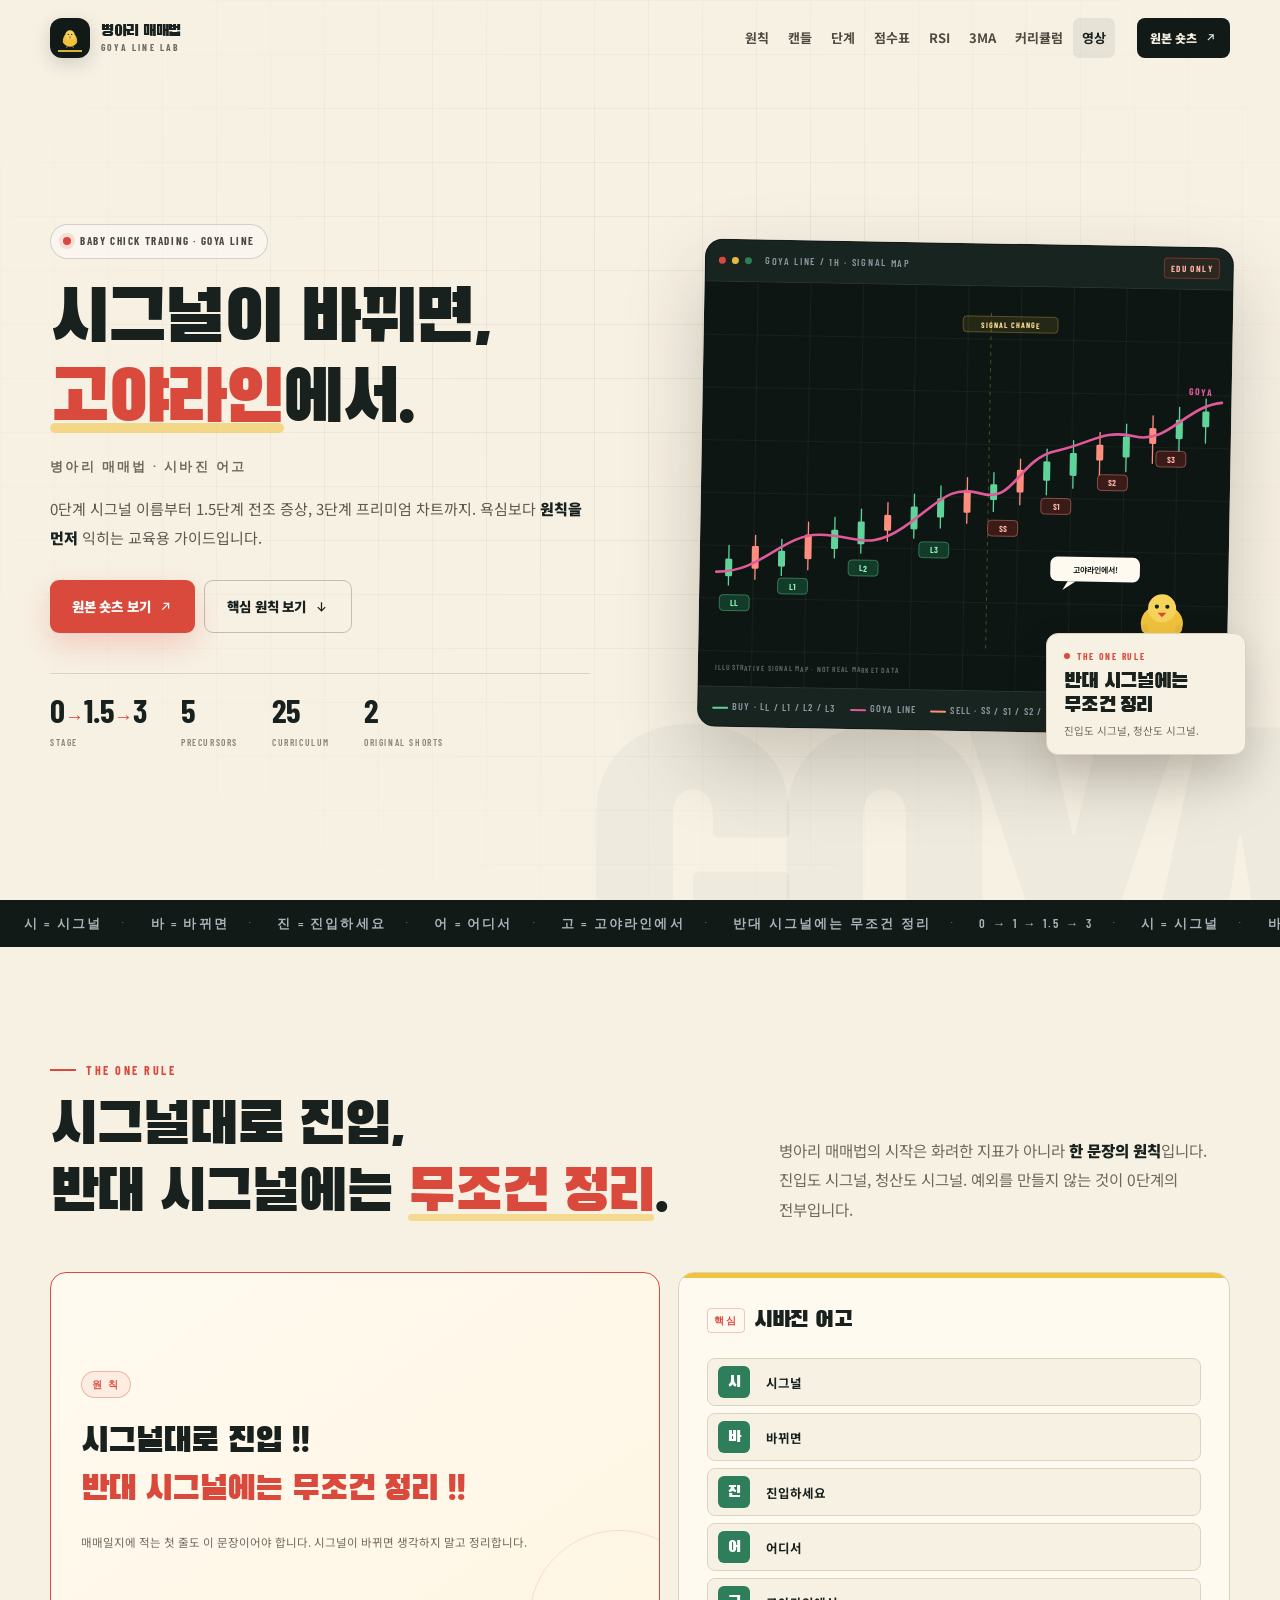
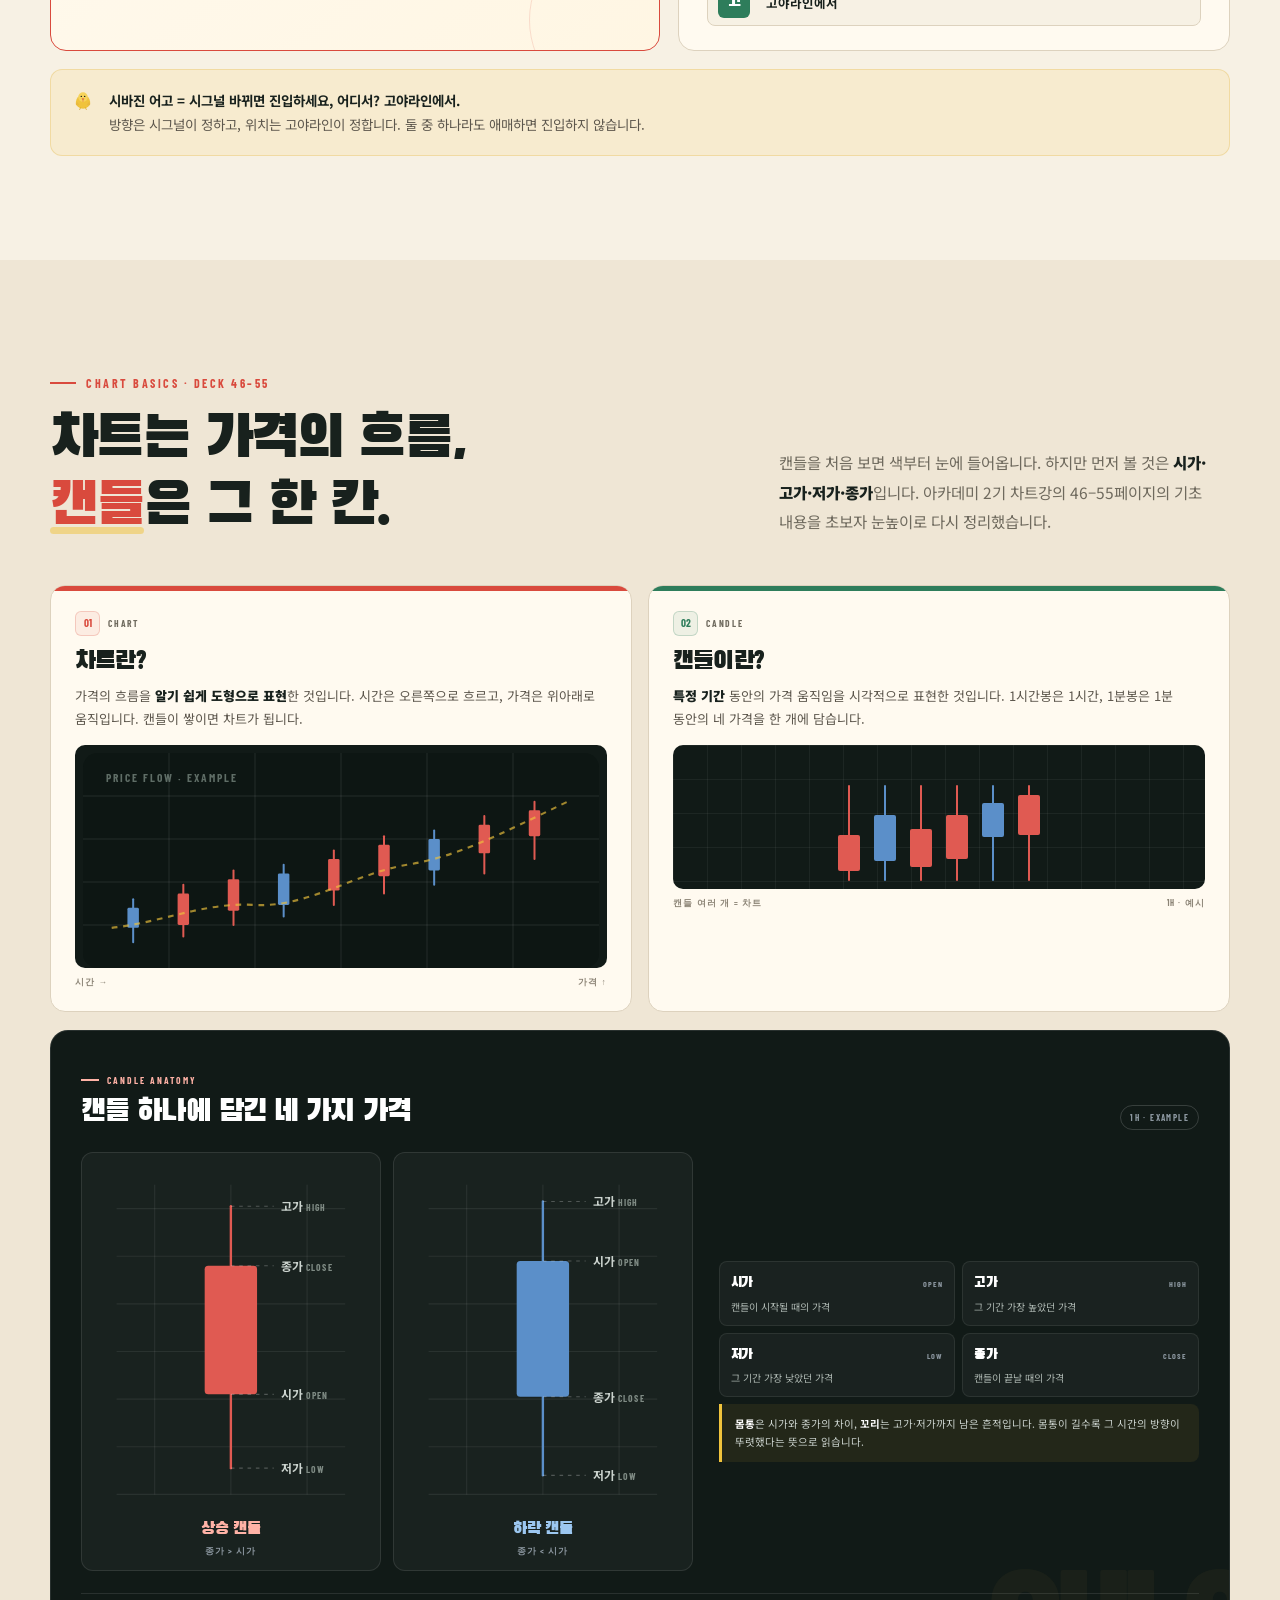
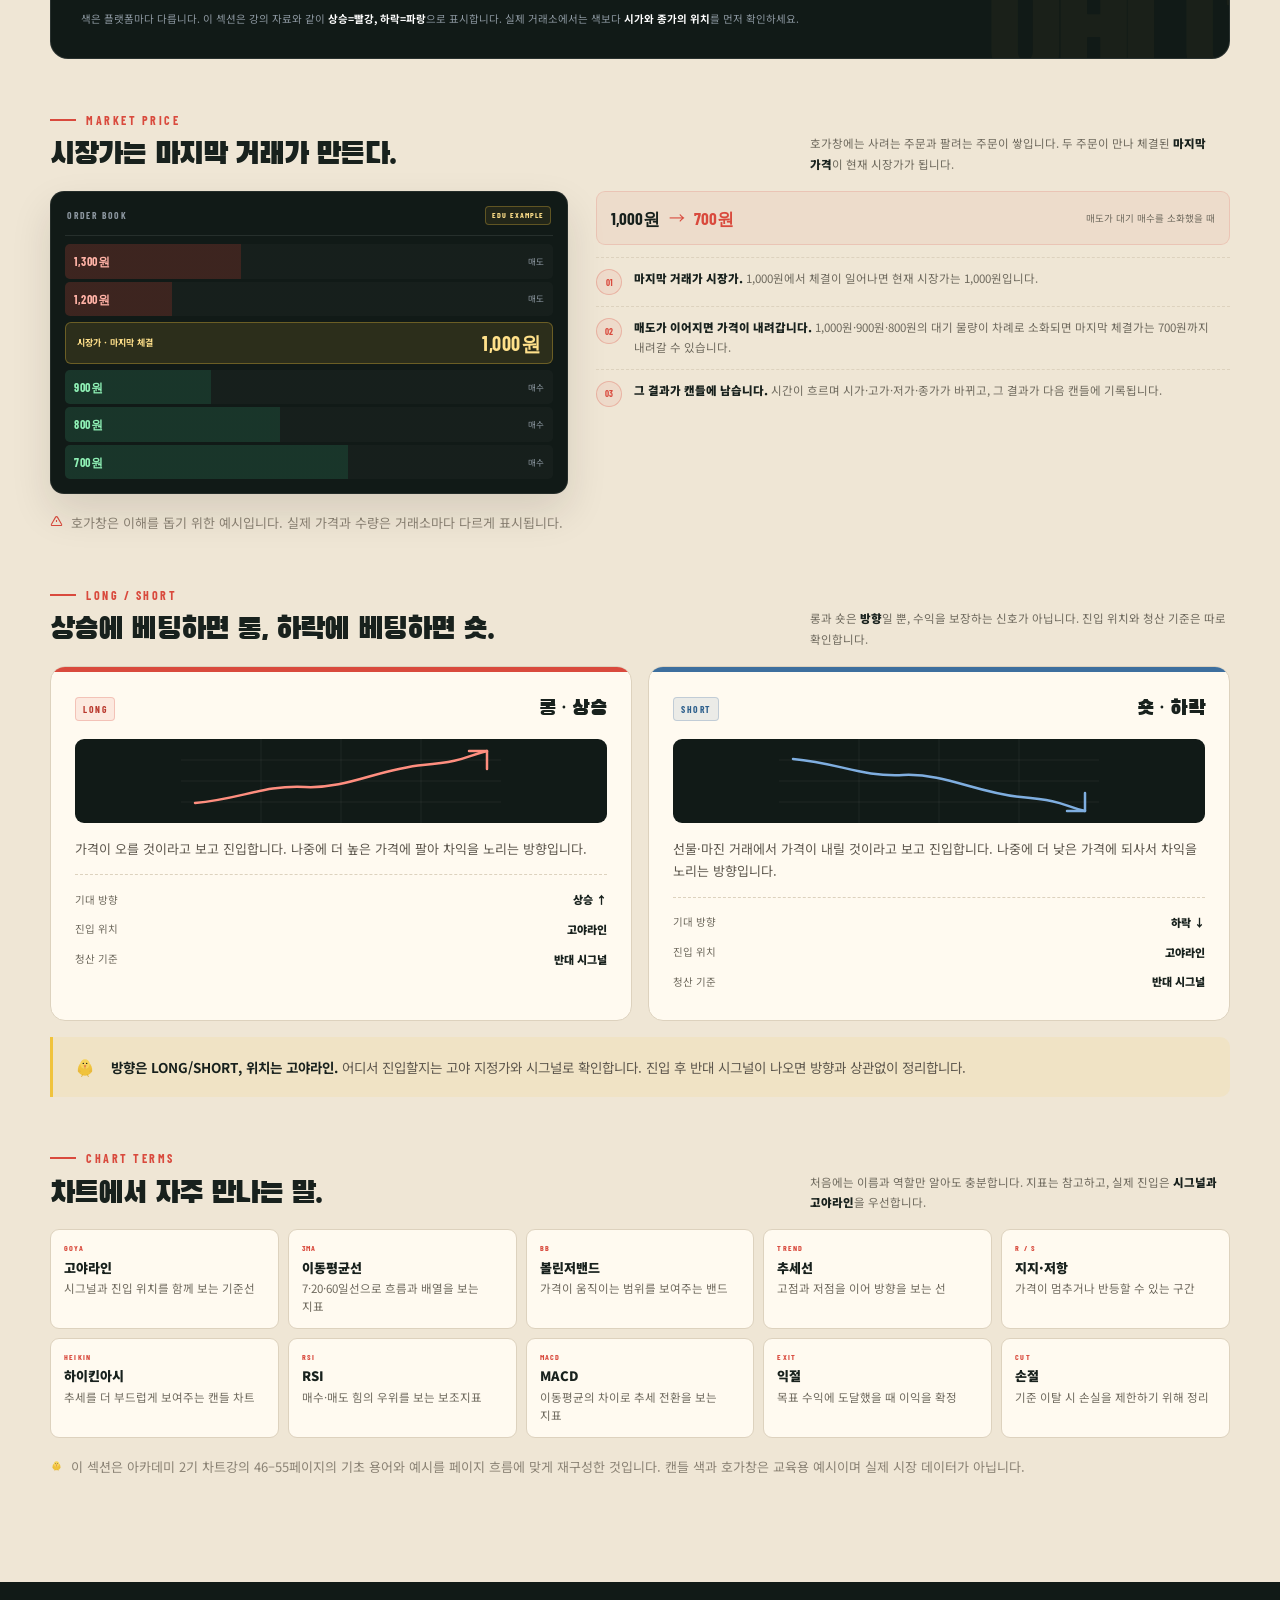
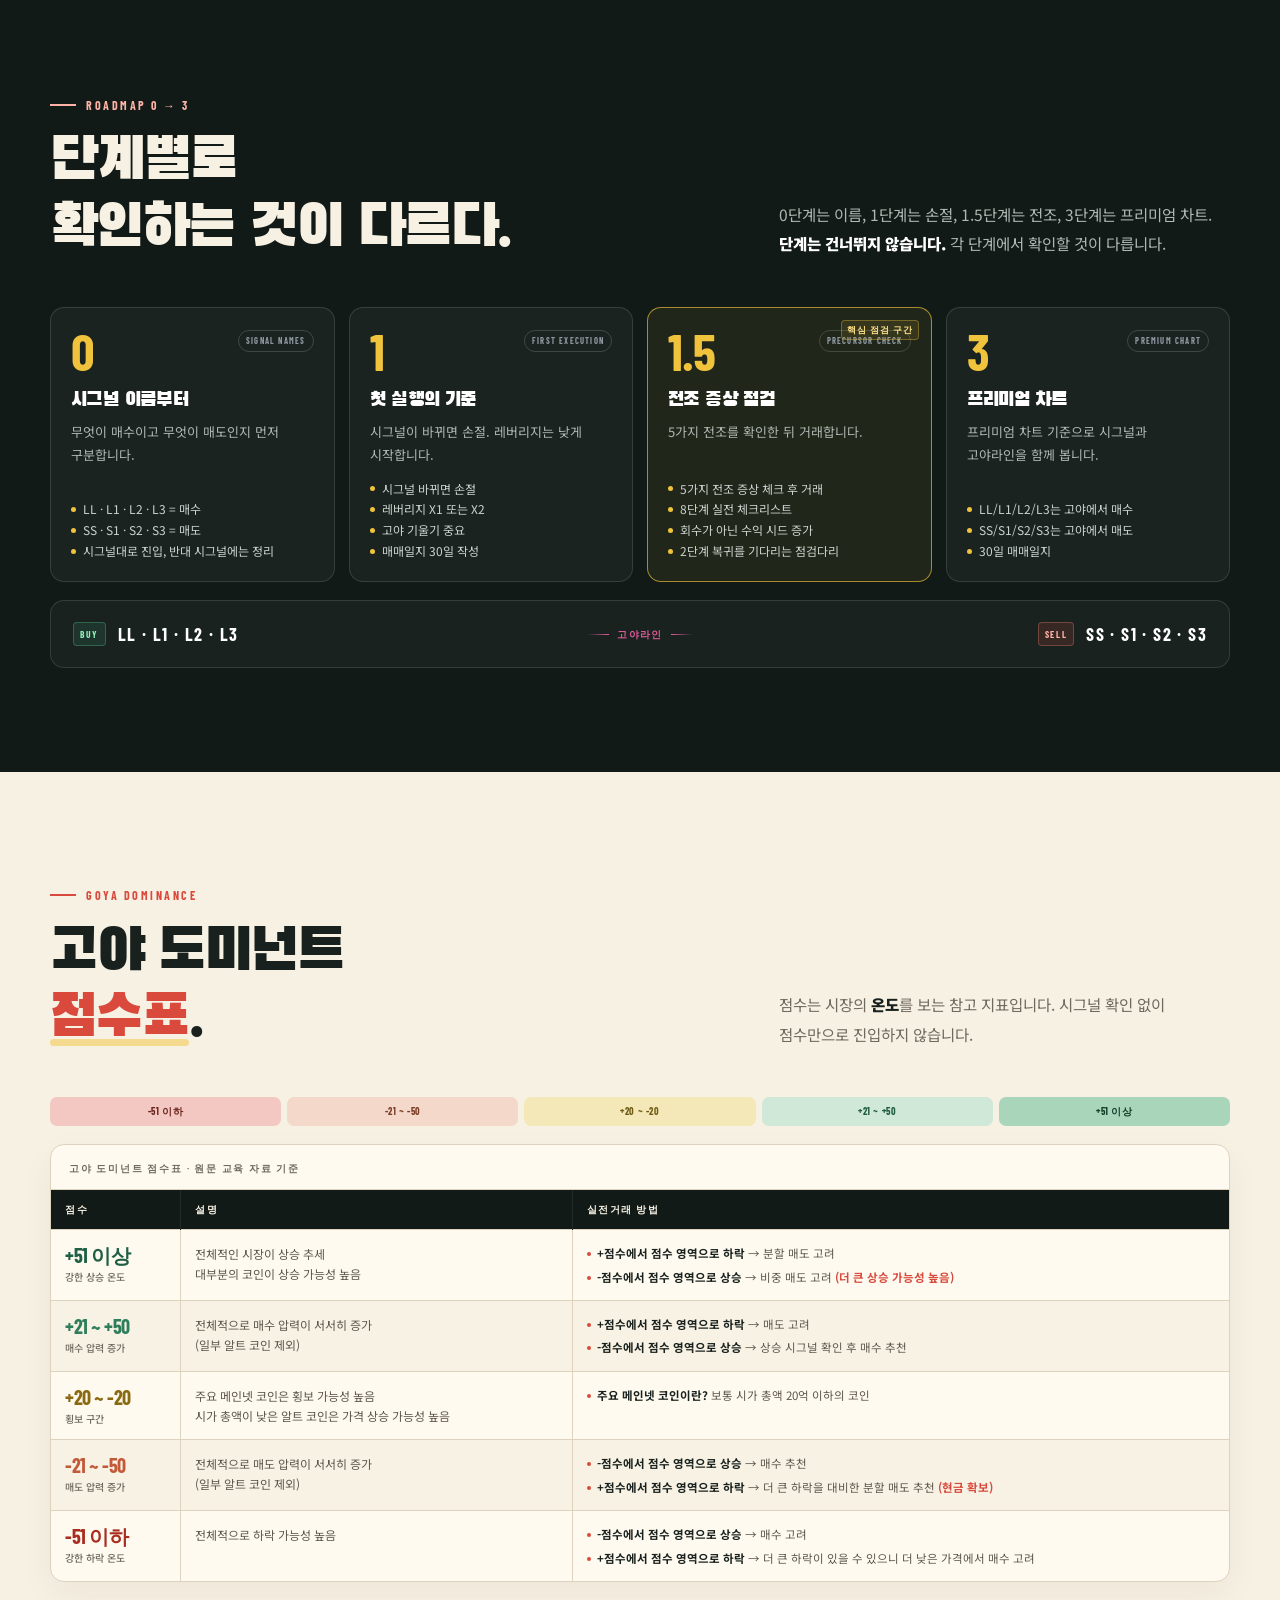
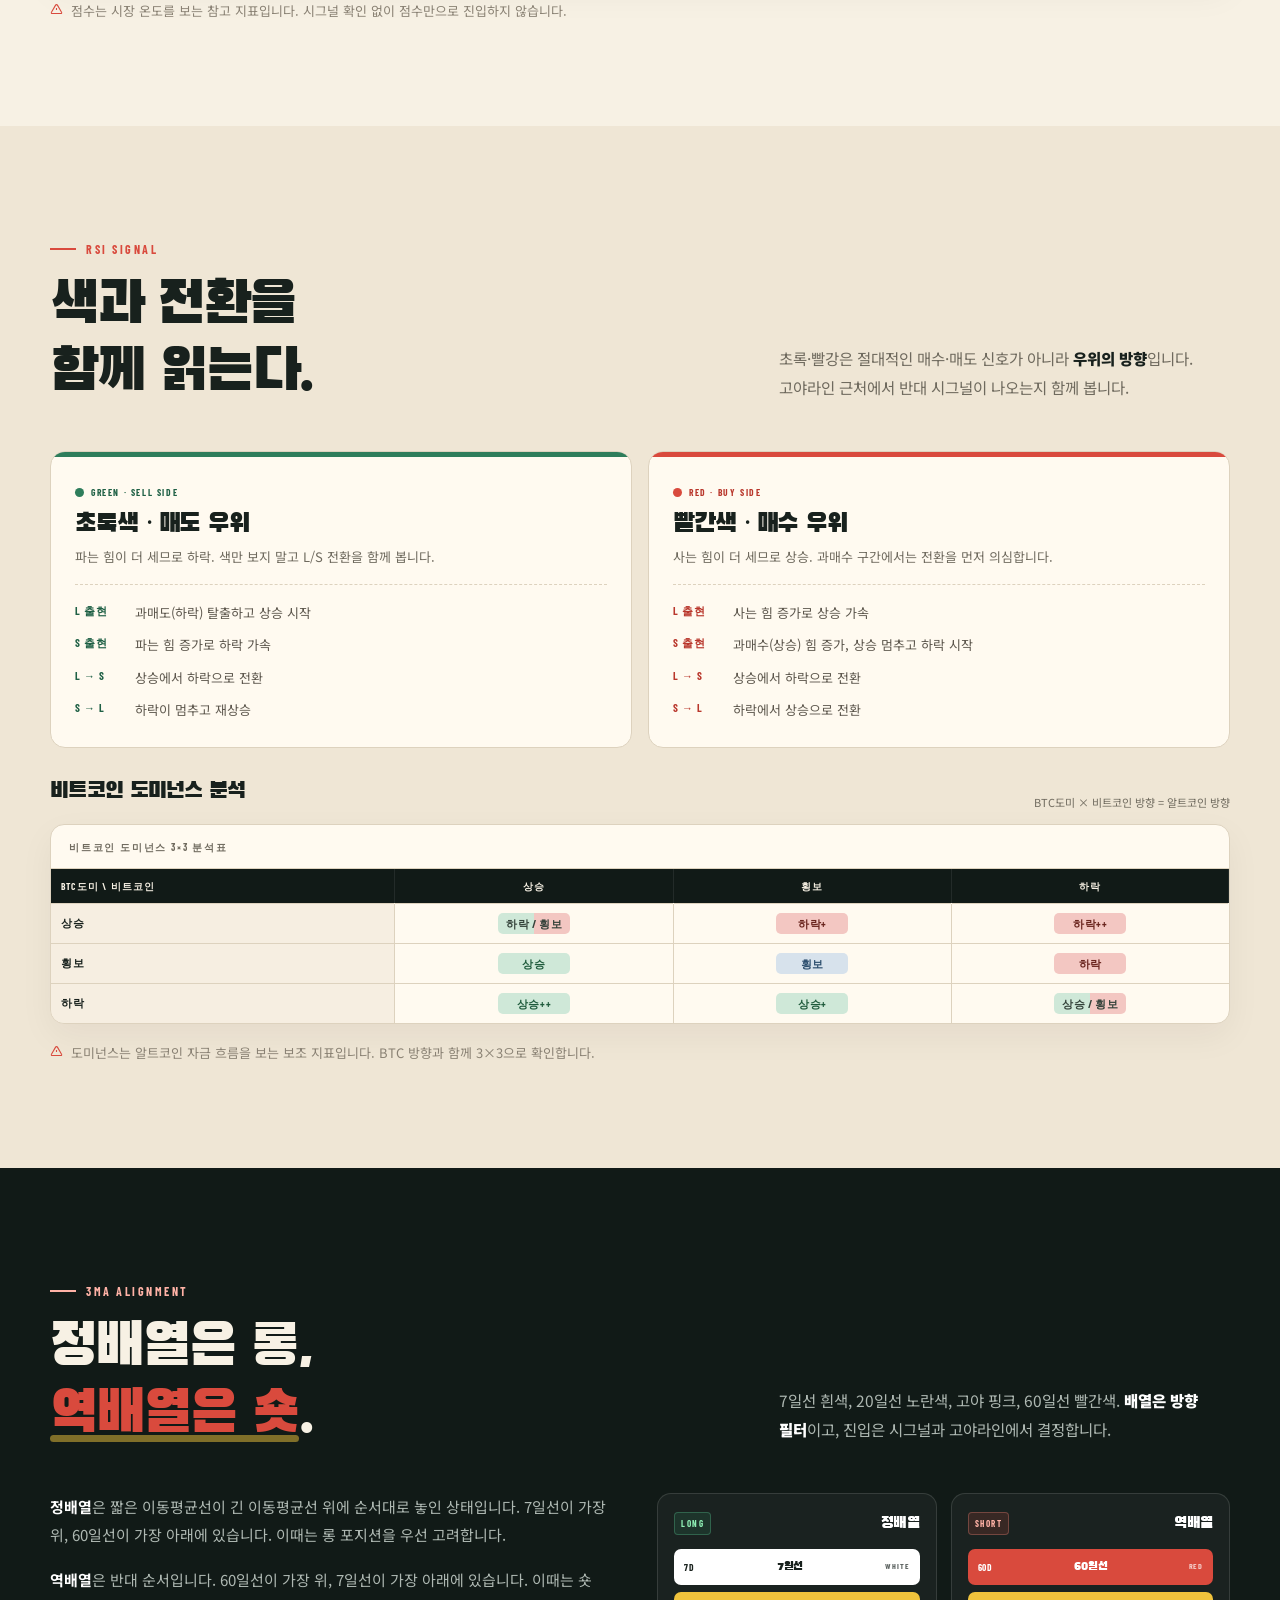
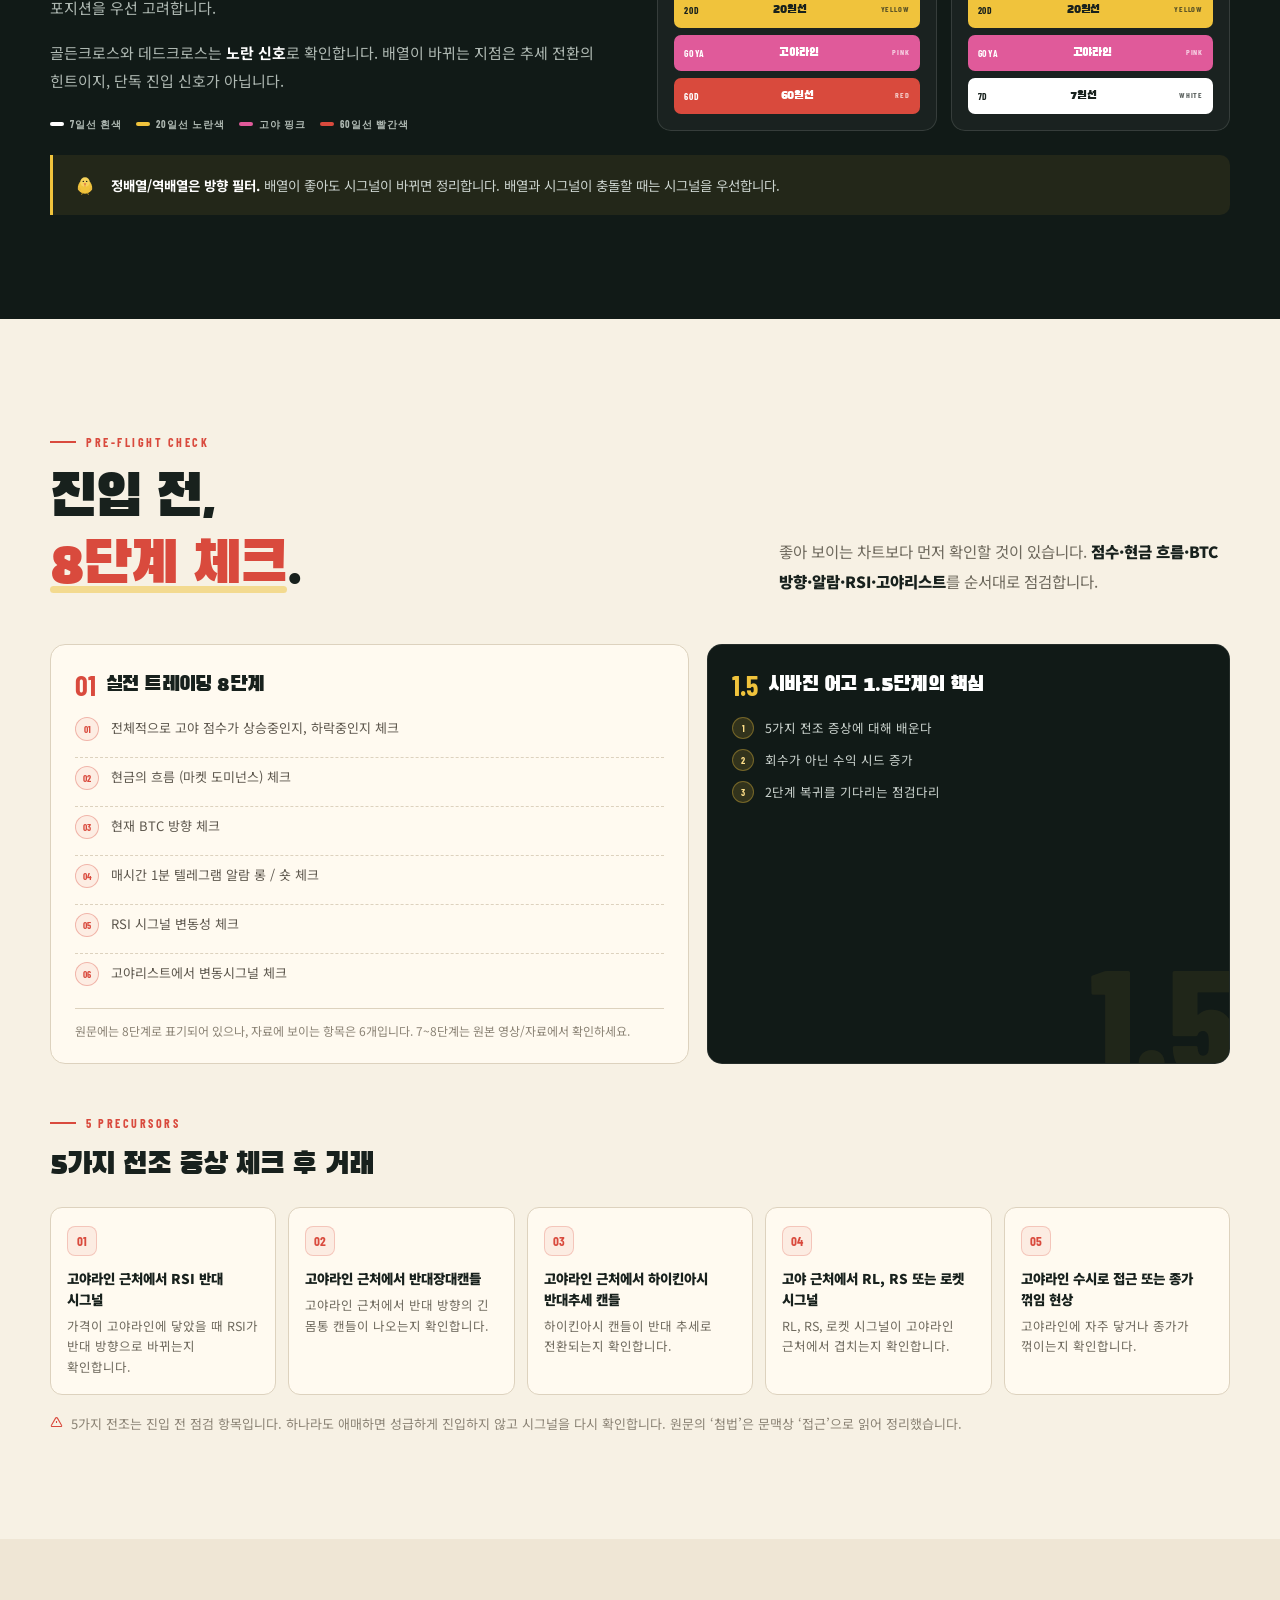
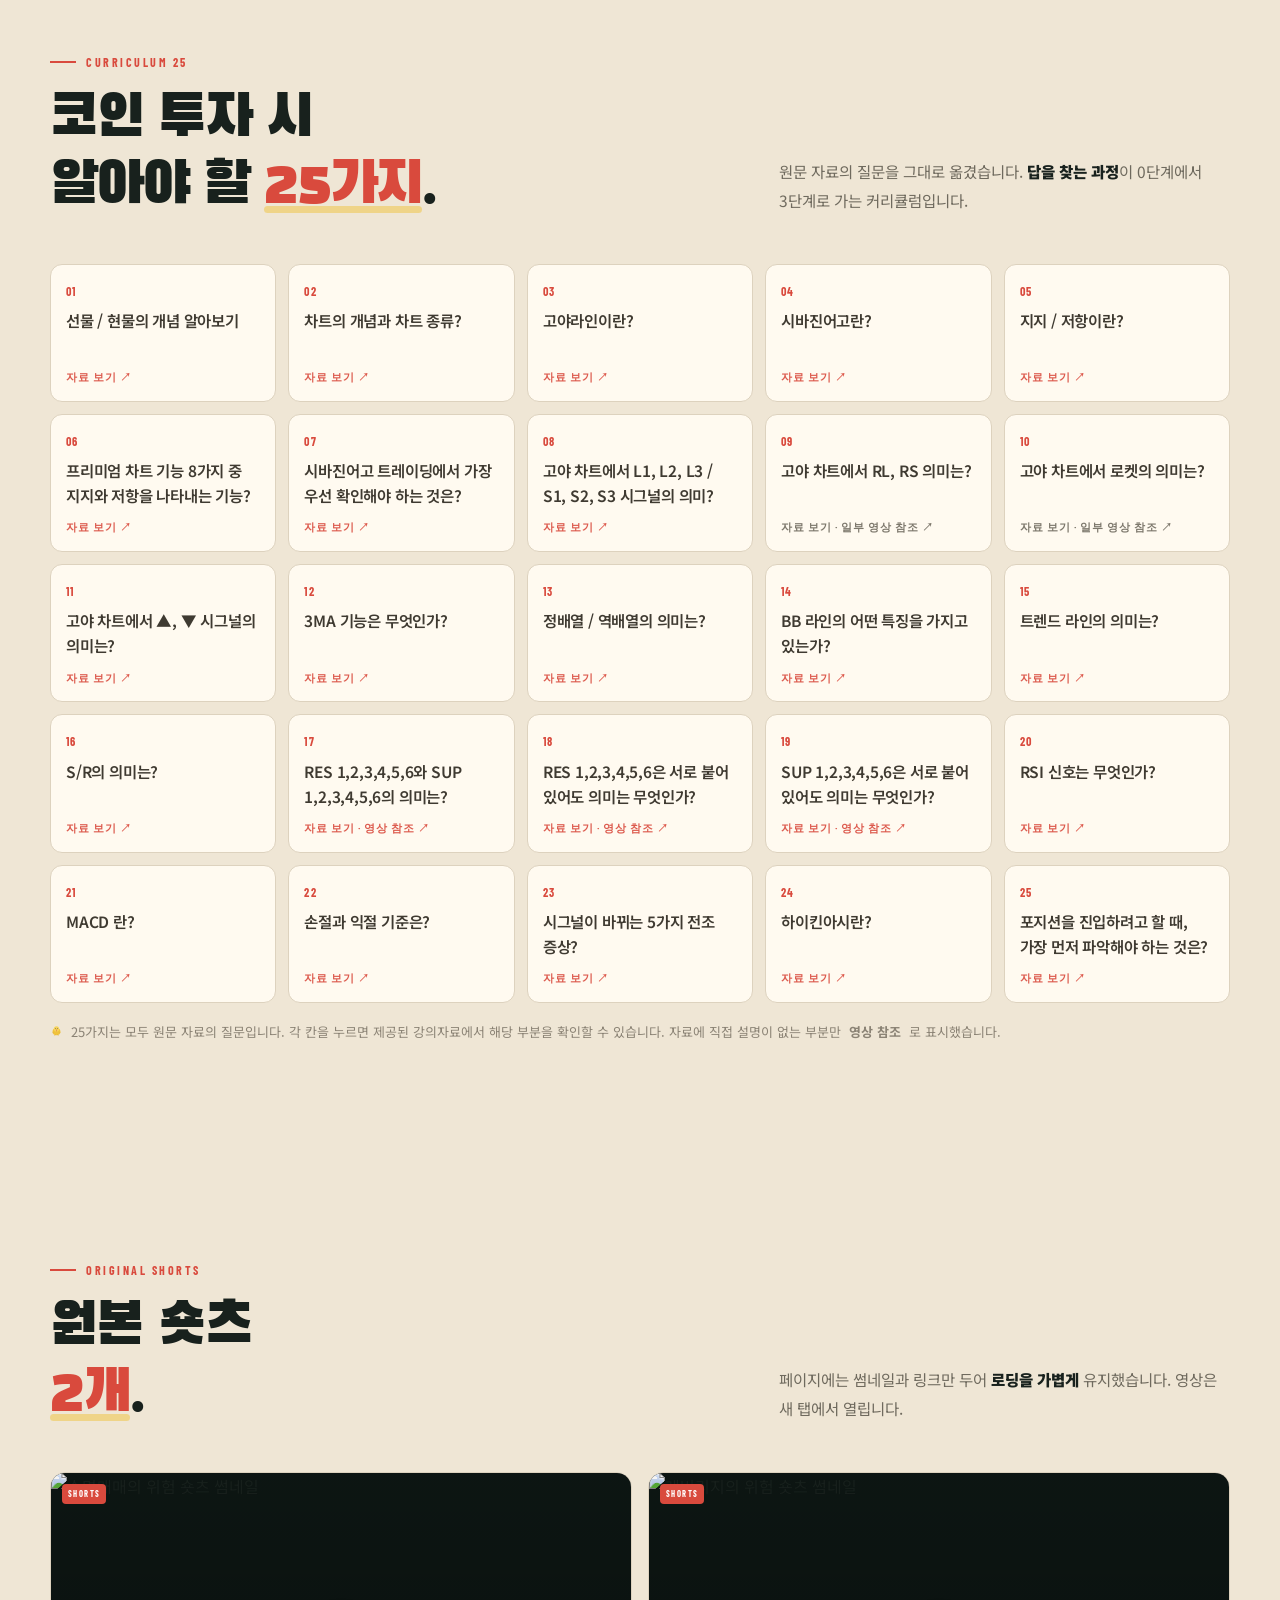
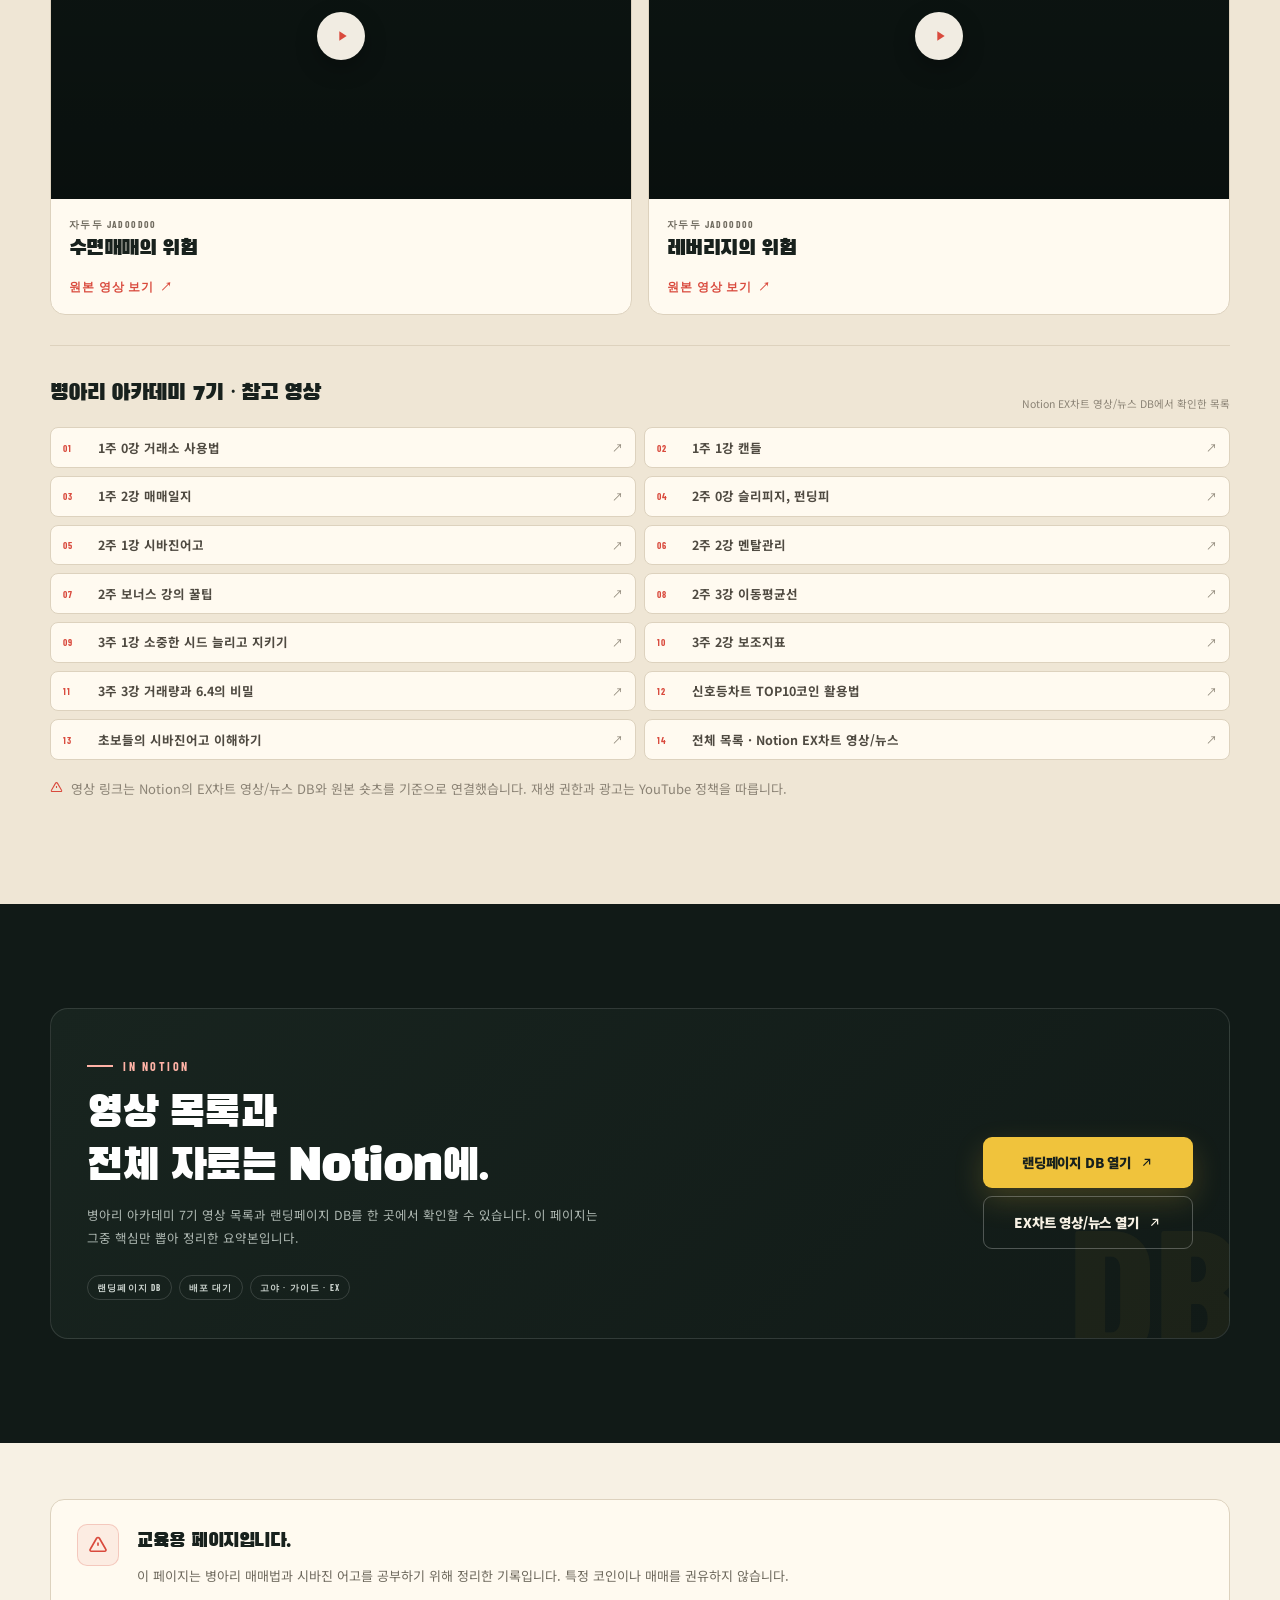
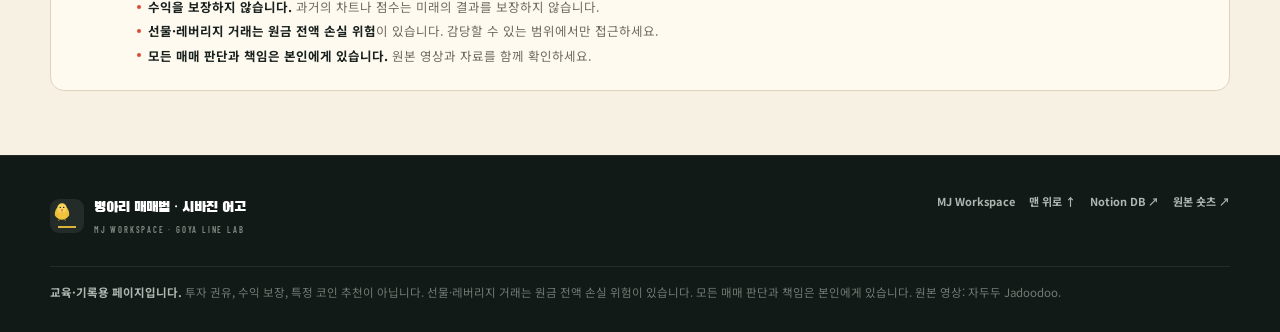
==== commit fe49f0ce: "25가지 커리큘럼 자료 연결 및 가독성 개선" ====
--- a/chick/index.html
+++ b/chick/index.html
@@ -742,33 +742,33 @@
         <p>원문 자료의 질문을 그대로 옮겼습니다. <b>답을 찾는 과정</b>이 0단계에서 3단계로 가는 커리큘럼입니다.</p>
       </div>
       <div class="curriculum-grid">
-        <article class="curriculum-item reveal"><span>01</span><p>선물 / 현물의 개념 알아보기</p></article>
-        <article class="curriculum-item reveal"><span>02</span><p>차트의 개념과 차트 종류?</p></article>
-        <article class="curriculum-item reveal"><span>03</span><p>고야라인이란?</p></article>
-        <article class="curriculum-item reveal"><span>04</span><p>시바진어고란?</p></article>
-        <article class="curriculum-item reveal"><span>05</span><p>지지 / 저항이란?</p></article>
-        <article class="curriculum-item reveal"><span>06</span><p>프리미엄 차트 기능 8가지 중 지지와 저항을 나타내는 기능?</p></article>
-        <article class="curriculum-item reveal"><span>07</span><p>시바진어고 트레이딩에서 가장 우선 확인해야 하는 것은?</p></article>
-        <article class="curriculum-item reveal"><span>08</span><p>고야 차트에서 L1, L2, L3 / S1, S2, S3 시그널의 의미?</p></article>
-        <article class="curriculum-item reveal"><span>09</span><p>고야 차트에서 RL, RS 의미는?</p></article>
-        <article class="curriculum-item reveal"><span>10</span><p>고야 차트에서 로켓의 의미는?</p></article>
-        <article class="curriculum-item reveal"><span>11</span><p>고야 차트에서 ▲, ▼ 시그널의 의미는?</p></article>
-        <article class="curriculum-item reveal"><span>12</span><p>3MA 기능은 무엇인가?</p></article>
-        <article class="curriculum-item reveal"><span>13</span><p>정배열 / 역배열의 의미는?</p></article>
-        <article class="curriculum-item reveal"><span>14</span><p>BB 라인의 어떤 특징을 가지고 있는가?</p></article>
-        <article class="curriculum-item reveal"><span>15</span><p>트렌드 라인의 의미는?</p></article>
-        <article class="curriculum-item reveal"><span>16</span><p>S/R의 의미는?</p></article>
-        <article class="curriculum-item reveal"><span>17</span><p>RES 1,2,3,4,5,6와 SUP 1,2,3,4,5,6의 의미는?</p></article>
-        <article class="curriculum-item reveal"><span>18</span><p>RES 1,2,3,4,5,6은 서로 붙어 있어도 의미는 무엇인가?</p></article>
-        <article class="curriculum-item reveal"><span>19</span><p>SUP 1,2,3,4,5,6은 서로 붙어 있어도 의미는 무엇인가?</p></article>
-        <article class="curriculum-item reveal"><span>20</span><p>RSI 신호는 무엇인가?</p></article>
-        <article class="curriculum-item reveal"><span>21</span><p>MACD 란?</p></article>
-        <article class="curriculum-item reveal"><span>22</span><p>손절과 익절 기준은?</p></article>
-        <article class="curriculum-item reveal"><span>23</span><p>시그널이 바뀌는 5가지 전조 증상?</p></article>
-        <article class="curriculum-item reveal"><span>24</span><p>하이킨아시란?</p></article>
-        <article class="curriculum-item reveal"><span>25</span><p>포지션을 진입하려고 할 때, 가장 먼저 파악해야 하는 것은?</p></article>
-      </div>
-      <p class="note"><svg class="chick" aria-hidden="true"><use href="#chick-icon"/></svg> 25가지는 모두 원문 자료의 질문입니다. 답은 원본 영상과 자료를 함께 보며 채워가세요.</p>
+        <button class="curriculum-item reveal" type="button" data-curriculum="01" aria-haspopup="dialog"><span class="curriculum-num">01</span><p>선물 / 현물의 개념 알아보기</p></button>
+        <button class="curriculum-item reveal" type="button" data-curriculum="02" aria-haspopup="dialog"><span class="curriculum-num">02</span><p>차트의 개념과 차트 종류?</p></button>
+        <button class="curriculum-item reveal" type="button" data-curriculum="03" aria-haspopup="dialog"><span class="curriculum-num">03</span><p>고야라인이란?</p></button>
+        <button class="curriculum-item reveal" type="button" data-curriculum="04" aria-haspopup="dialog"><span class="curriculum-num">04</span><p>시바진어고란?</p></button>
+        <button class="curriculum-item reveal" type="button" data-curriculum="05" aria-haspopup="dialog"><span class="curriculum-num">05</span><p>지지 / 저항이란?</p></button>
+        <button class="curriculum-item reveal" type="button" data-curriculum="06" aria-haspopup="dialog"><span class="curriculum-num">06</span><p>프리미엄 차트 기능 8가지 중 지지와 저항을 나타내는 기능?</p></button>
+        <button class="curriculum-item reveal" type="button" data-curriculum="07" aria-haspopup="dialog"><span class="curriculum-num">07</span><p>시바진어고 트레이딩에서 가장 우선 확인해야 하는 것은?</p></button>
+        <button class="curriculum-item reveal" type="button" data-curriculum="08" aria-haspopup="dialog"><span class="curriculum-num">08</span><p>고야 차트에서 L1, L2, L3 / S1, S2, S3 시그널의 의미?</p></button>
+        <button class="curriculum-item reveal" type="button" data-curriculum="09" data-video="partial" aria-haspopup="dialog"><span class="curriculum-num">09</span><p>고야 차트에서 RL, RS 의미는?</p></button>
+        <button class="curriculum-item reveal" type="button" data-curriculum="10" data-video="partial" aria-haspopup="dialog"><span class="curriculum-num">10</span><p>고야 차트에서 로켓의 의미는?</p></button>
+        <button class="curriculum-item reveal" type="button" data-curriculum="11" aria-haspopup="dialog"><span class="curriculum-num">11</span><p>고야 차트에서 ▲, ▼ 시그널의 의미는?</p></button>
+        <button class="curriculum-item reveal" type="button" data-curriculum="12" aria-haspopup="dialog"><span class="curriculum-num">12</span><p>3MA 기능은 무엇인가?</p></button>
+        <button class="curriculum-item reveal" type="button" data-curriculum="13" aria-haspopup="dialog"><span class="curriculum-num">13</span><p>정배열 / 역배열의 의미는?</p></button>
+        <button class="curriculum-item reveal" type="button" data-curriculum="14" aria-haspopup="dialog"><span class="curriculum-num">14</span><p>BB 라인의 어떤 특징을 가지고 있는가?</p></button>
+        <button class="curriculum-item reveal" type="button" data-curriculum="15" aria-haspopup="dialog"><span class="curriculum-num">15</span><p>트렌드 라인의 의미는?</p></button>
+        <button class="curriculum-item reveal" type="button" data-curriculum="16" aria-haspopup="dialog"><span class="curriculum-num">16</span><p>S/R의 의미는?</p></button>
+        <button class="curriculum-item reveal" type="button" data-curriculum="17" data-video="true" aria-haspopup="dialog"><span class="curriculum-num">17</span><p>RES 1,2,3,4,5,6와 SUP 1,2,3,4,5,6의 의미는?</p></button>
+        <button class="curriculum-item reveal" type="button" data-curriculum="18" data-video="true" aria-haspopup="dialog"><span class="curriculum-num">18</span><p>RES 1,2,3,4,5,6은 서로 붙어 있어도 의미는 무엇인가?</p></button>
+        <button class="curriculum-item reveal" type="button" data-curriculum="19" data-video="true" aria-haspopup="dialog"><span class="curriculum-num">19</span><p>SUP 1,2,3,4,5,6은 서로 붙어 있어도 의미는 무엇인가?</p></button>
+        <button class="curriculum-item reveal" type="button" data-curriculum="20" aria-haspopup="dialog"><span class="curriculum-num">20</span><p>RSI 신호는 무엇인가?</p></button>
+        <button class="curriculum-item reveal" type="button" data-curriculum="21" aria-haspopup="dialog"><span class="curriculum-num">21</span><p>MACD 란?</p></button>
+        <button class="curriculum-item reveal" type="button" data-curriculum="22" aria-haspopup="dialog"><span class="curriculum-num">22</span><p>손절과 익절 기준은?</p></button>
+        <button class="curriculum-item reveal" type="button" data-curriculum="23" aria-haspopup="dialog"><span class="curriculum-num">23</span><p>시그널이 바뀌는 5가지 전조 증상?</p></button>
+        <button class="curriculum-item reveal" type="button" data-curriculum="24" aria-haspopup="dialog"><span class="curriculum-num">24</span><p>하이킨아시란?</p></button>
+        <button class="curriculum-item reveal" type="button" data-curriculum="25" aria-haspopup="dialog"><span class="curriculum-num">25</span><p>포지션을 진입하려고 할 때, 가장 먼저 파악해야 하는 것은?</p></button>
+      </div>
+      <p class="note"><svg class="chick" aria-hidden="true"><use href="#chick-icon"/></svg> 25가지는 모두 원문 자료의 질문입니다. 각 칸을 누르면 제공된 강의자료에서 해당 부분을 확인할 수 있습니다. 자료에 직접 설명이 없는 부분만 <b>영상 참조</b>로 표시했습니다.</p>
     </div>
   </section>
 
@@ -889,6 +889,18 @@
   </div>
 </footer>
 
+<dialog class="curriculum-modal" id="curriculum-modal" aria-labelledby="curriculum-modal-title">
+  <div class="curriculum-modal-card">
+    <button class="curriculum-modal-close" type="button" aria-label="자료 닫기">×</button>
+    <div class="curriculum-modal-head">
+      <span class="curriculum-modal-kicker" id="curriculum-modal-kicker">CURRICULUM</span>
+      <h2 id="curriculum-modal-title">제공 자료</h2>
+    </div>
+    <div class="curriculum-modal-body" id="curriculum-modal-body"></div>
+  </div>
+</dialog>
+
+<script src="curriculum-data.js" defer></script>
 <script src="app.js" defer></script>
 </body>
 </html>
--- a/chick/style.css
+++ b/chick/style.css
@@ -446,11 +446,44 @@
 .precursor-card p{margin:0;font-size:10.5px;line-height:1.65;color:var(--muted)}
 
 /* ---------- curriculum ---------- */
-.curriculum-grid{display:grid;grid-template-columns:repeat(5,1fr);gap:10px;position:relative;z-index:1}
-.curriculum-item{background:var(--card);border:1px solid var(--line);border-radius:10px;padding:13px 13px 12px;min-height:92px;transition:.22s}
-.curriculum-item:hover{border-color:rgba(217,74,61,.4);transform:translateY(-2px);box-shadow:0 10px 24px rgba(35,27,16,.06)}
-.curriculum-item span{display:block;font-family:var(--cond);font-size:10px;font-weight:700;letter-spacing:1.3px;color:var(--red);margin-bottom:5px}
-.curriculum-item p{margin:0;font-size:11px;line-height:1.6;color:#4f4a41;font-weight:500}
+.curriculum-grid{display:grid;grid-template-columns:repeat(5,1fr);gap:12px;position:relative;z-index:1}
+.curriculum-item{display:flex;flex-direction:column;align-items:flex-start;width:100%;text-align:left;background:var(--card);border:1px solid var(--line);border-radius:12px;padding:16px 15px 14px;min-height:138px;transition:.22s;position:relative;overflow:hidden}
+.curriculum-item::after{content:"자료 보기 ↗";display:block;margin-top:auto;padding-top:10px;font-family:var(--cond);font-size:11px;font-weight:700;letter-spacing:1px;color:var(--red);opacity:.9}
+.curriculum-item[data-video="partial"]::after{content:"자료 보기 · 일부 영상 참조 ↗";color:var(--muted)}
+.curriculum-item[data-video="true"]::after{content:"자료 보기 · 영상 참조 ↗";color:var(--red)}
+.curriculum-item:hover{border-color:rgba(217,74,61,.45);transform:translateY(-3px);box-shadow:0 12px 28px rgba(35,27,16,.08);background:#fffdf7}
+.curriculum-item:focus-visible{outline:3px solid var(--red);outline-offset:3px}
+.curriculum-num{display:block;font-family:var(--cond);font-size:12px;font-weight:700;letter-spacing:1.3px;color:var(--red);margin-bottom:7px}
+.curriculum-item p{margin:0;font-size:15.5px;line-height:1.62;color:#3f3a31;font-weight:600;letter-spacing:-.2px}
+
+/* ---------- curriculum modal ---------- */
+.curriculum-modal{width:min(860px,calc(100vw - 32px));max-width:860px;max-height:88vh;padding:0;border:1px solid var(--line);border-radius:18px;background:var(--card);color:var(--ink);box-shadow:0 30px 90px rgba(17,26,23,.32);overflow:auto}
+.curriculum-modal::backdrop{background:rgba(17,26,23,.62);backdrop-filter:blur(5px)}
+.curriculum-modal-card{position:relative;padding:30px 32px 28px}
+.curriculum-modal-close{position:sticky;top:12px;float:right;z-index:2;width:38px;height:38px;border:1px solid var(--line);border-radius:50%;background:var(--card);display:grid;place-items:center;font-size:22px;line-height:1;color:var(--muted);transition:.2s}
+.curriculum-modal-close:hover{background:var(--dark);color:var(--paper);border-color:var(--dark)}
+.curriculum-modal-head{padding-right:46px;margin-bottom:18px}
+.curriculum-modal-kicker{display:inline-flex;align-items:center;gap:8px;font-family:var(--cond);font-size:11px;font-weight:700;letter-spacing:2px;color:var(--red)}
+.curriculum-modal-kicker::before{content:"";width:20px;height:2px;background:var(--red)}
+.curriculum-modal-head h2{font-family:var(--display);font-size:clamp(24px,3.2vw,34px);font-weight:400;line-height:1.25;letter-spacing:-1px;margin:8px 0 0}
+.curriculum-modal-body{position:relative;z-index:1}
+.curriculum-modal-lead{margin:0 0 16px;font-size:16px;line-height:1.8;color:#4f4a41}
+.curriculum-modal-points{list-style:none;margin:0 0 20px;padding:0;display:grid;gap:10px}
+.curriculum-modal-points li{position:relative;padding:12px 14px 12px 38px;border:1px solid var(--line);border-radius:10px;background:var(--paper);font-size:15.5px;line-height:1.75;color:#3f3a31}
+.curriculum-modal-points li::before{content:"";position:absolute;left:15px;top:1.25em;width:7px;height:7px;border-radius:50%;background:var(--red)}
+.curriculum-modal-points li b{color:var(--ink);font-weight:900}
+.curriculum-modal-figure{margin:18px 0 0;border:1px solid var(--line);border-radius:12px;overflow:hidden;background:#0d1613}
+.curriculum-modal-figure img{width:100%;height:auto;display:block}
+.curriculum-modal-figure figcaption{padding:10px 13px;background:var(--paper);font-size:12.5px;line-height:1.6;color:var(--muted);border-top:1px solid var(--line)}
+.curriculum-modal-source{margin:20px 0 0;padding-top:14px;border-top:1px solid var(--line);font-size:12.5px;line-height:1.7;color:var(--muted)}
+.curriculum-modal-source b{color:var(--ink)}
+.curriculum-modal-video{display:flex;gap:10px;align-items:flex-start;margin:18px 0 0;padding:14px 16px;border-left:4px solid var(--red);border-radius:0 10px 10px 0;background:rgba(217,74,61,.07);font-size:14.5px;line-height:1.7;color:#5d574d}
+.curriculum-modal-video b{display:block;font-family:var(--cond);font-size:11px;letter-spacing:1.2px;color:var(--red);margin-bottom:3px}
+.curriculum-modal-video a{color:var(--red);font-weight:900;text-decoration:underline;text-underline-offset:2px}
+.curriculum-modal-link{display:inline-flex;align-items:center;gap:7px;margin-top:18px;padding:11px 15px;border-radius:8px;background:var(--dark);color:var(--paper);font-size:13.5px;font-weight:900;transition:.2s}
+.curriculum-modal-link:hover{background:var(--red);transform:translateY(-1px)}
+.curriculum-modal-note{margin:20px 0 0;font-size:12px;line-height:1.7;color:var(--muted-2)}
+body.modal-open{overflow:hidden}
 
 /* ---------- videos ---------- */
 .video-grid{display:grid;grid-template-columns:1fr 1fr;gap:16px;position:relative;z-index:1}
@@ -514,6 +547,30 @@
 .footer-copy{grid-column:1/-1;margin:10px 0 0;padding-top:16px;border-top:1px solid rgba(255,255,255,.08);font-size:10px;line-height:1.7;color:#6f7b74}
 .footer-copy b{color:#aeb8b2}
 
+/* ---------- readability ---------- */
+.section-head p{font-size:15.5px}
+.note{font-size:13px}
+.check-list li p{font-size:13px}
+.check-list .mini-note{font-size:12px}
+.precursor-card h4{font-size:13.5px}
+.precursor-card p{font-size:12.5px}
+.term-card b{font-size:13px}
+.term-card p{font-size:11.5px}
+.stage-card p{font-size:13px}
+.stage-card li{font-size:12px}
+.half-card li{font-size:12.5px}
+.basics-card p{font-size:13px}
+.direction-card p{font-size:13px}
+.direction-rule,.principle-note,.ma-rule{font-size:13.5px}
+.ma-copy p{font-size:15px}
+.rsi-card .rsi-sub{font-size:13px}
+.rsi-list li{font-size:13px}
+.disclaimer p{font-size:13px}
+.disclaimer li{font-size:12.5px}
+.footer-copy{font-size:11.5px}
+.academy-link b{font-size:12.5px}
+.video-link{font-size:11.5px}
+
 /* ---------- responsive ---------- */
 @media(max-width:1120px){
   .stage-grid{grid-template-columns:repeat(2,1fr)}
@@ -575,6 +632,13 @@
   .notion-actions{grid-template-columns:1fr}
   .notion-card{padding:28px 22px}
   .disclaimer{grid-template-columns:1fr;gap:12px}
+  .curriculum-modal{width:calc(100vw - 20px);max-width:calc(100vw - 20px);max-height:92vh;border-radius:14px}
+  .curriculum-modal-card{padding:22px 18px 22px}
+  .curriculum-modal-head{padding-right:38px}
+  .curriculum-modal-head h2{font-size:26px;letter-spacing:-.7px}
+  .curriculum-modal-points li{font-size:14.5px;padding:11px 12px 11px 34px}
+  .curriculum-modal-lead{font-size:15px}
+  .curriculum-modal-close{top:8px;width:34px;height:34px;font-size:20px}
 }
 @media(max-width:460px){
   .wrap{width:calc(100% - 28px)}
@@ -591,6 +655,12 @@
   .float-note{position:relative;right:auto;bottom:auto;margin:-8px 10px 0;min-width:0}
   .terminal{transform:none}
   .terminal-foot{gap:9px;font-size:9px}
+  .curriculum-item{min-height:0;padding:15px 14px 13px}
+  .curriculum-item p{font-size:15px}
+  .curriculum-modal-card{padding:20px 14px 20px}
+  .curriculum-modal-points li{font-size:14px}
+  .curriculum-modal-figure figcaption{font-size:12px}
+  .curriculum-modal-source{font-size:12px}
 }
 @media(prefers-reduced-motion:reduce){
   html{scroll-behavior:auto}
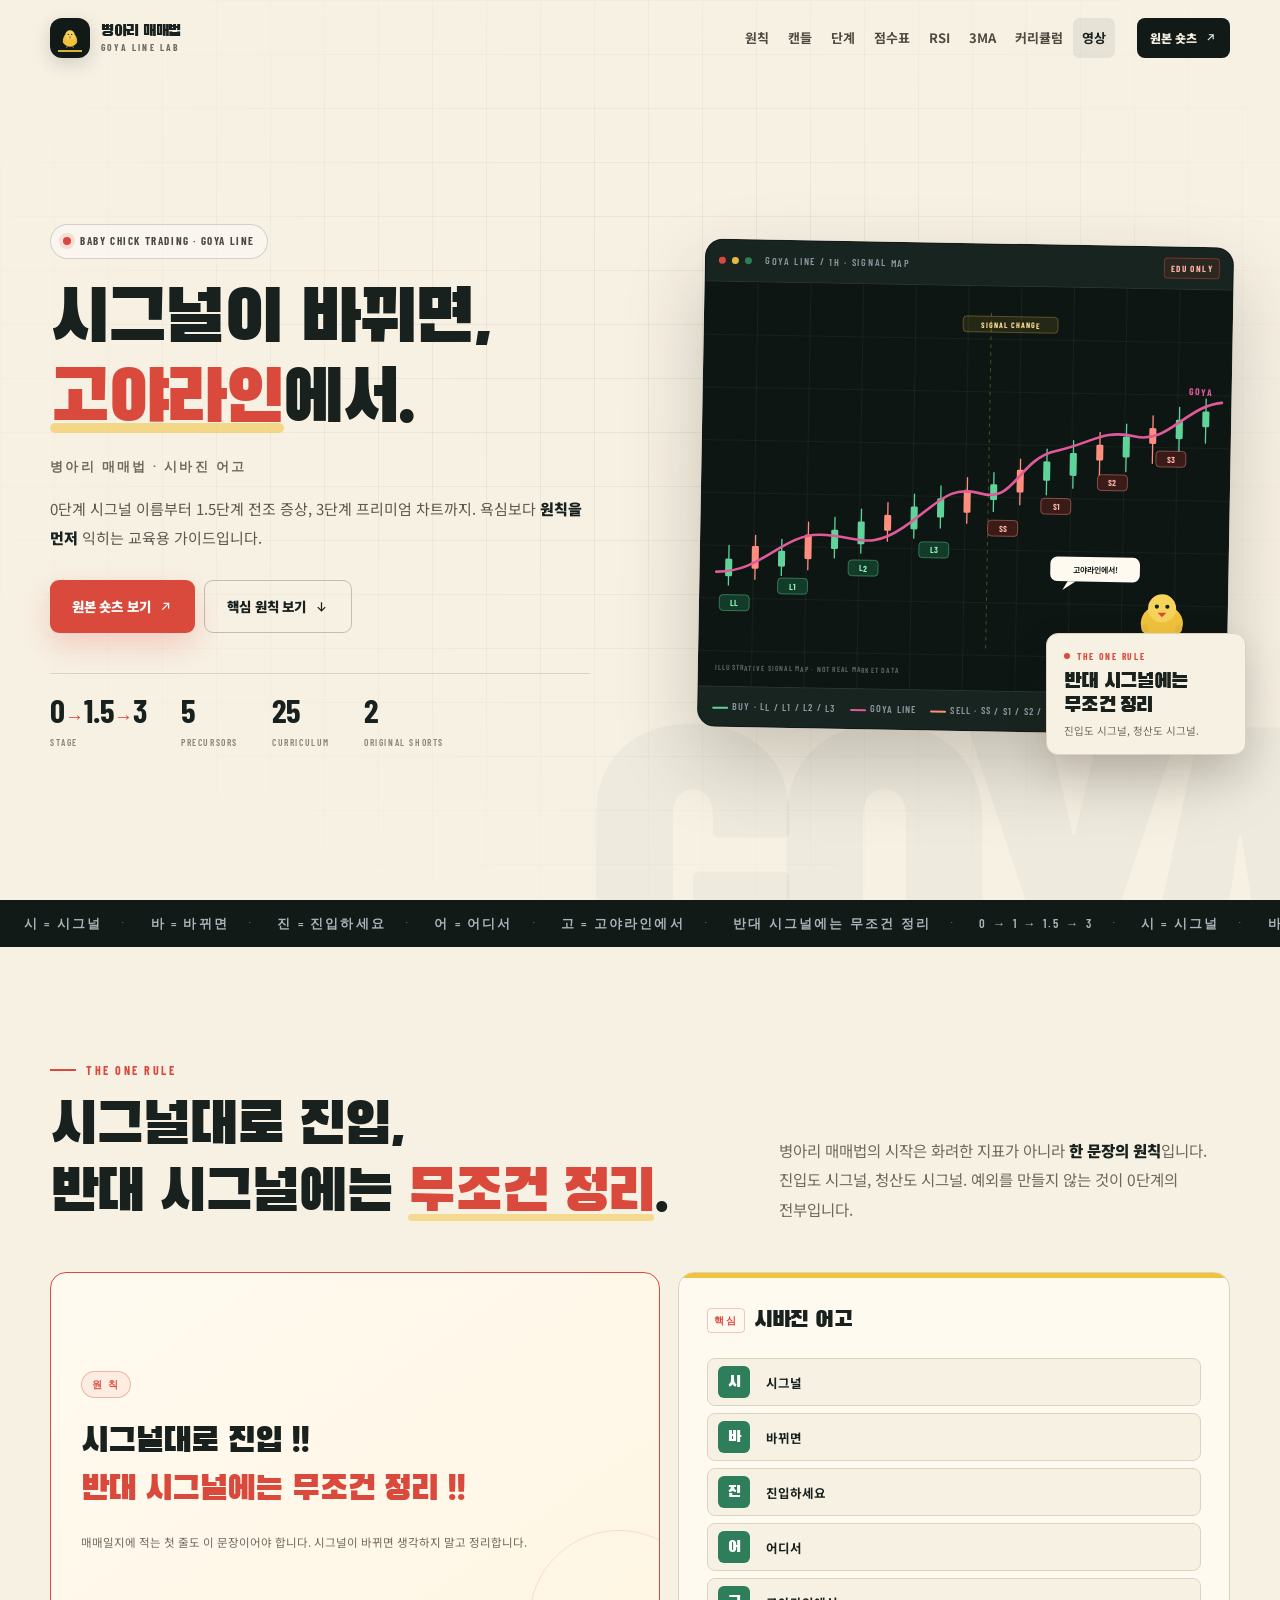
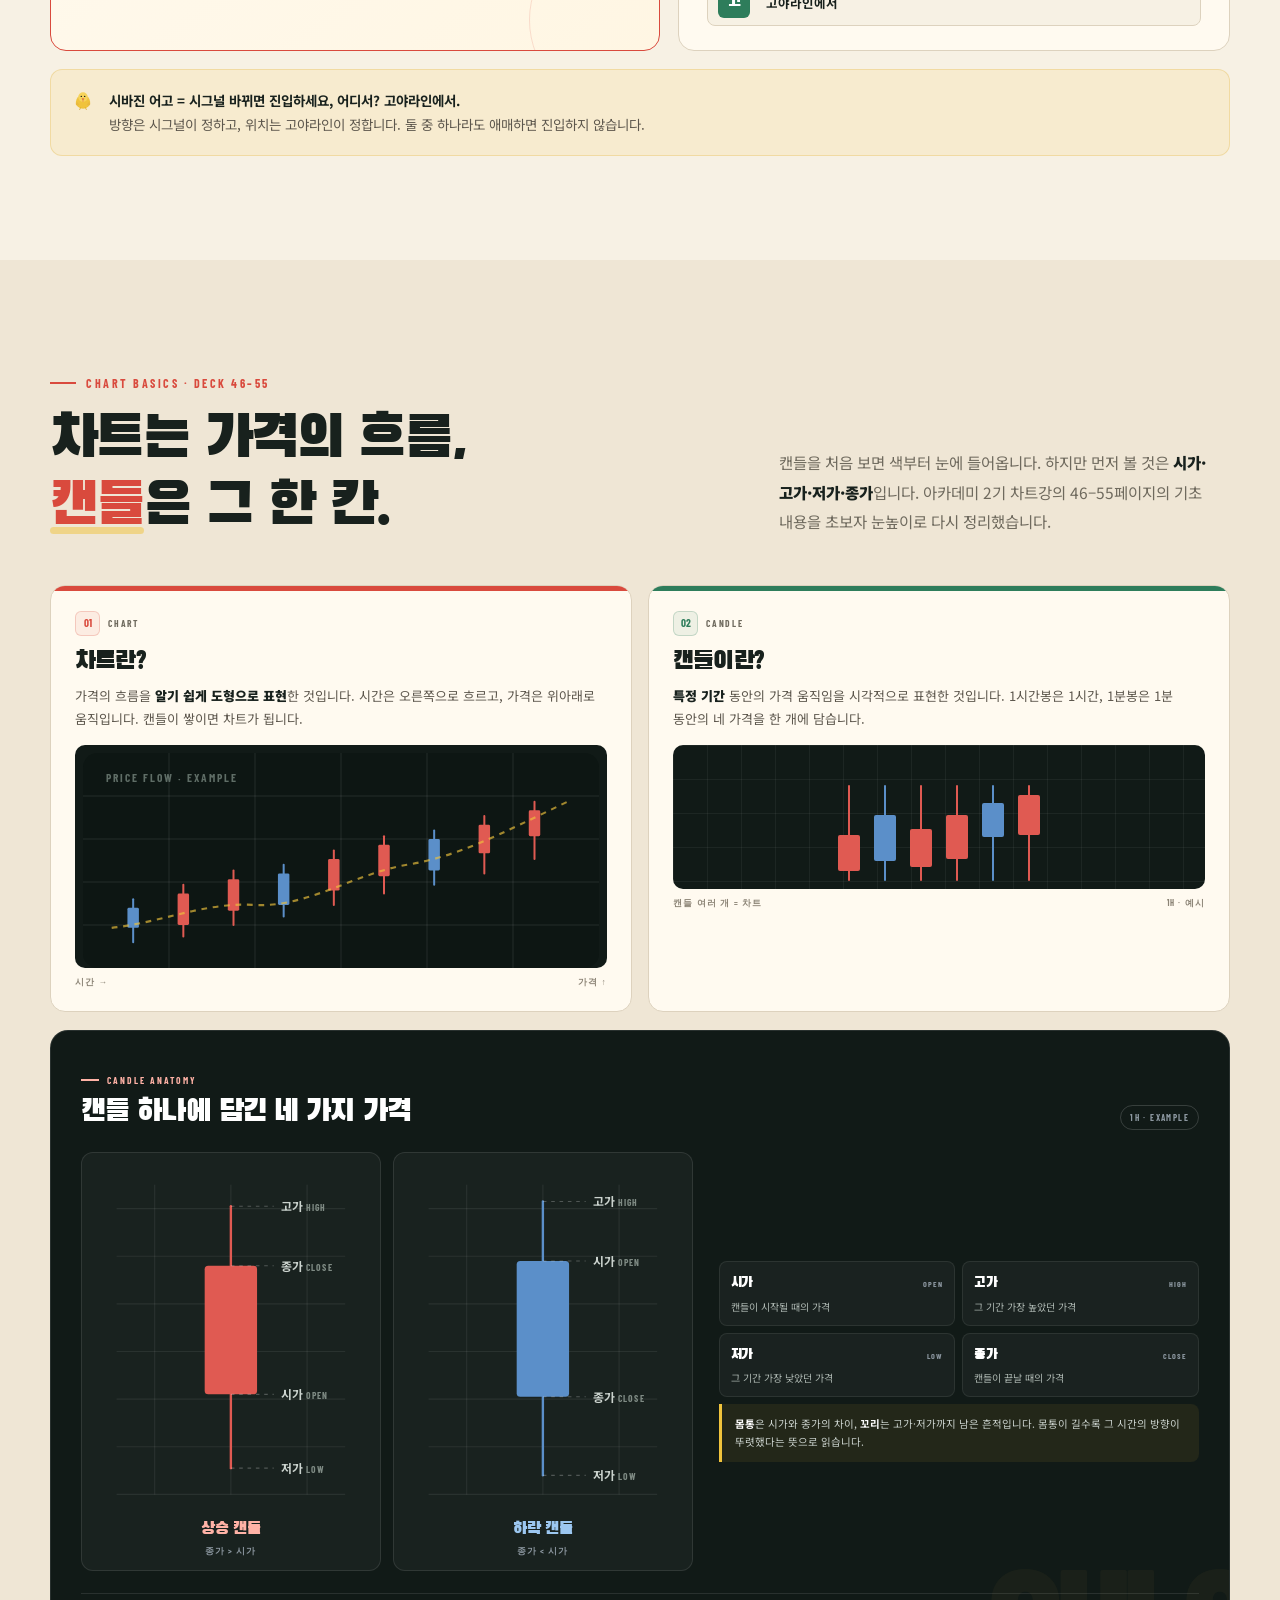
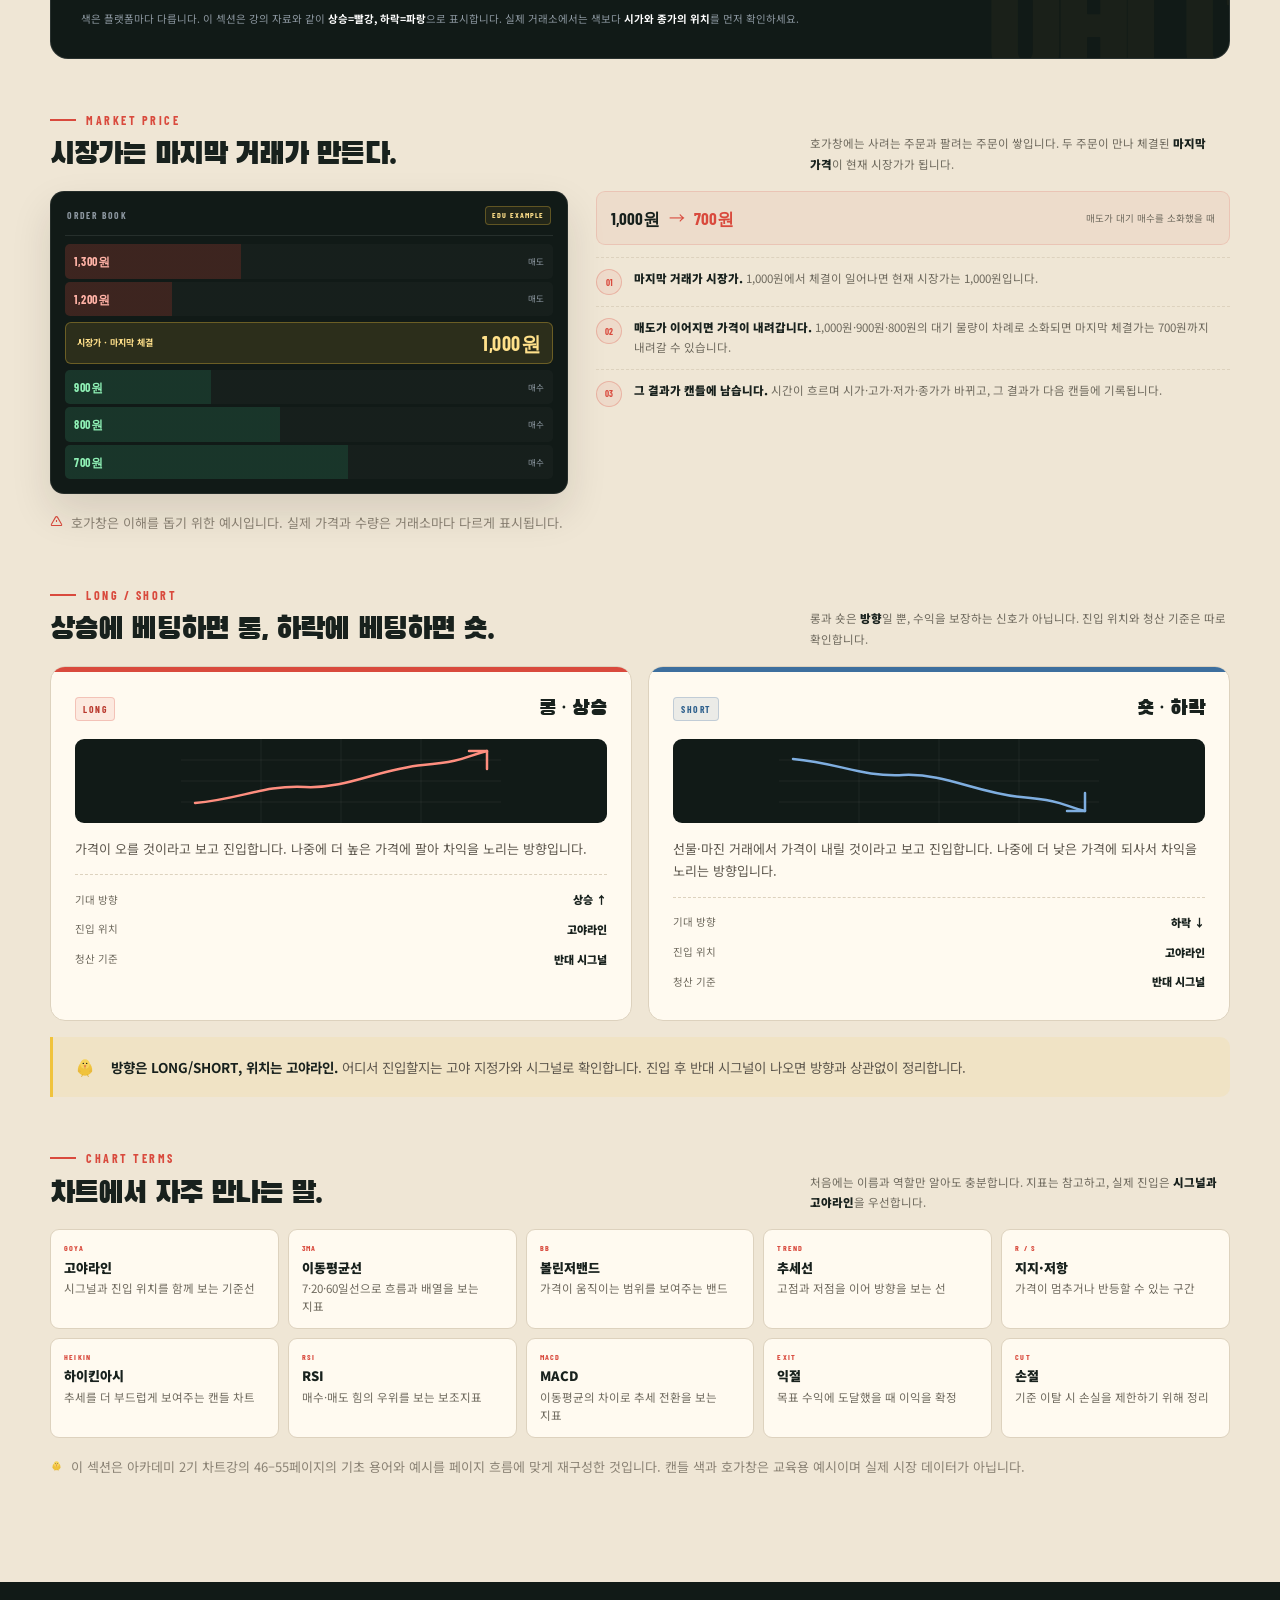
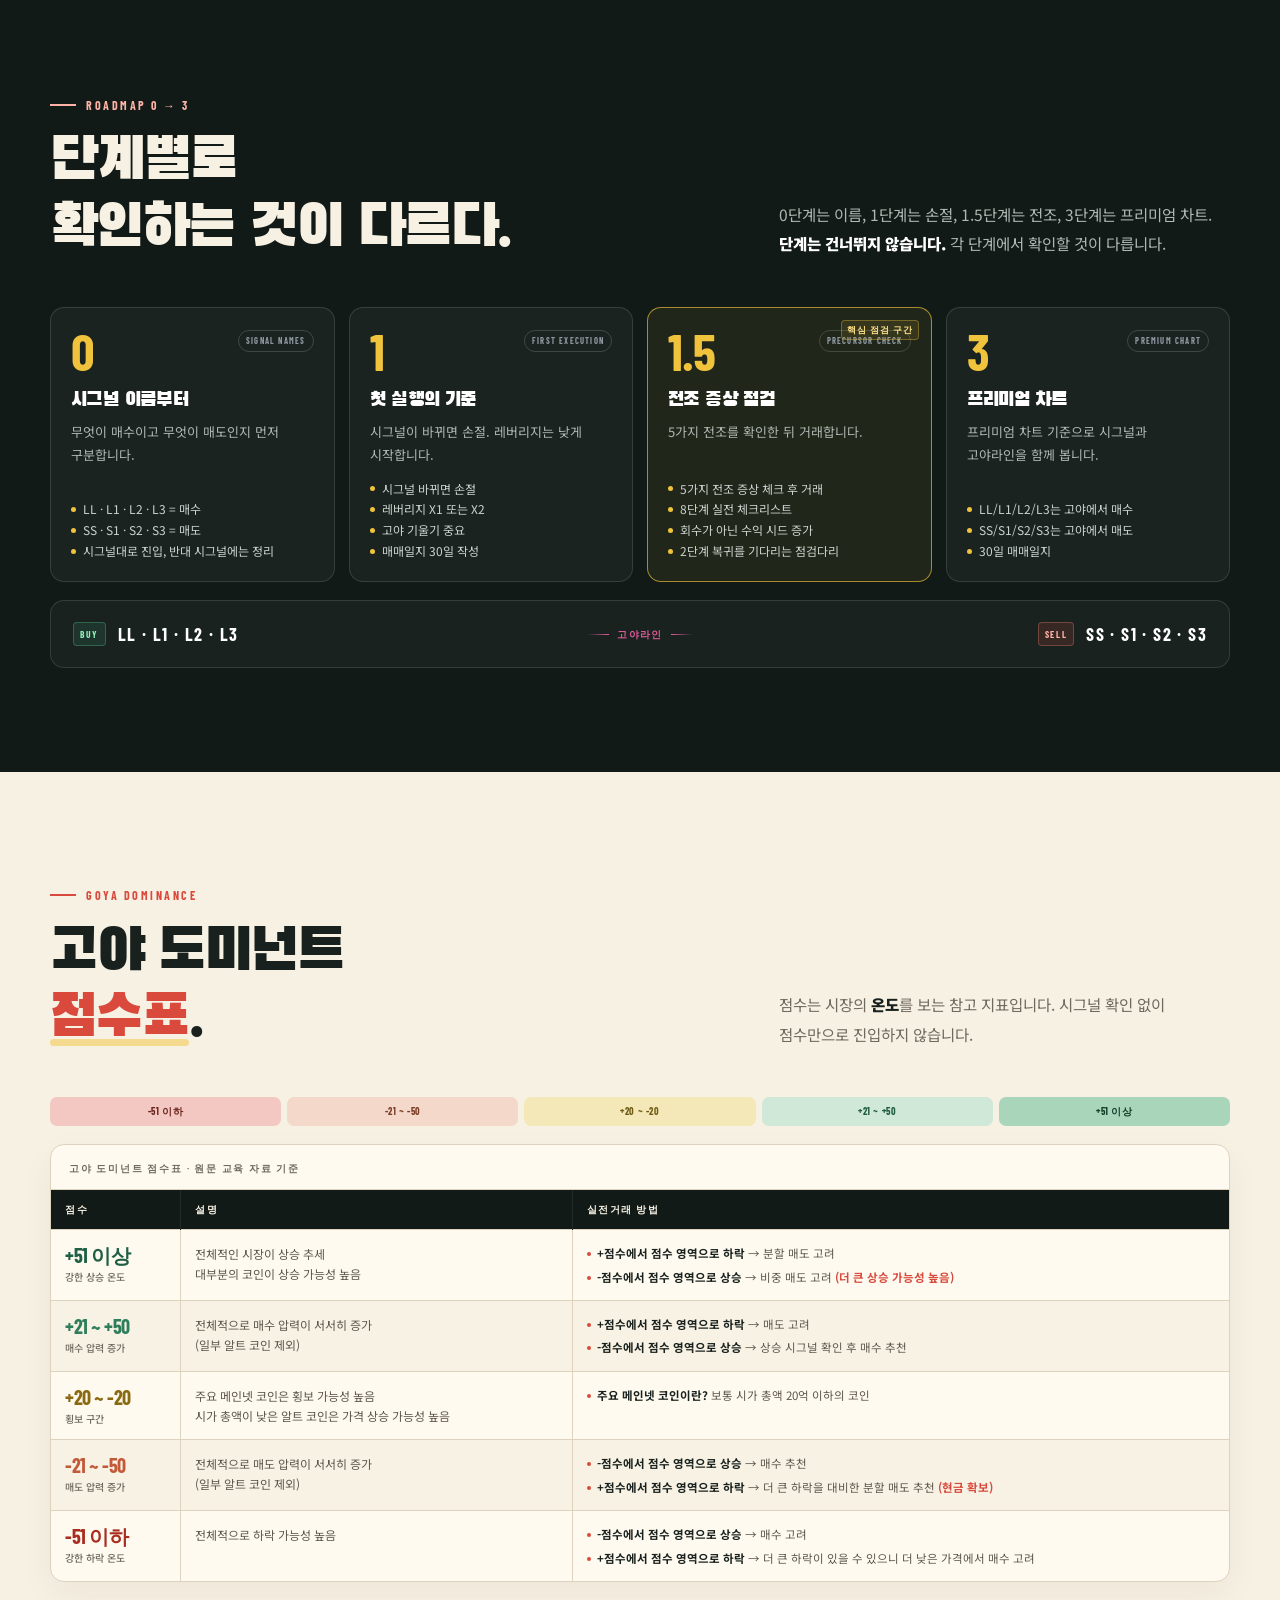
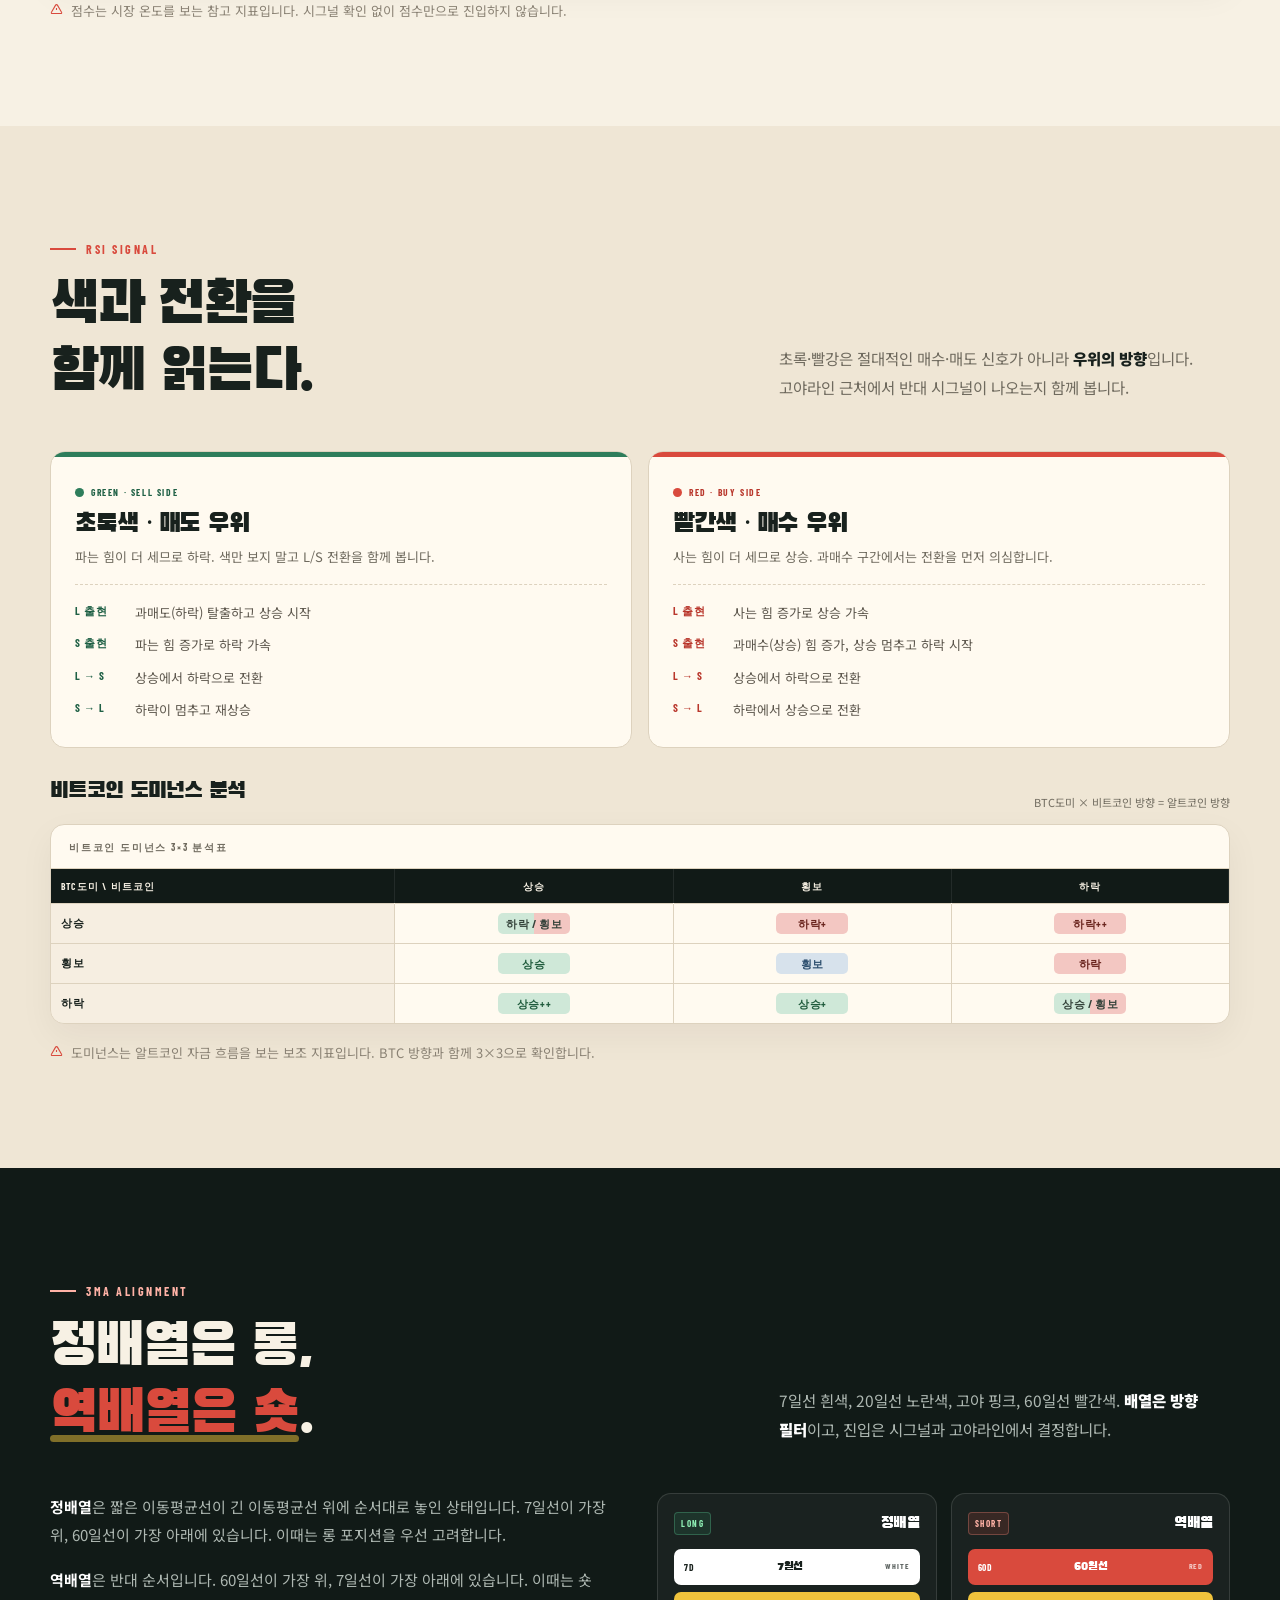
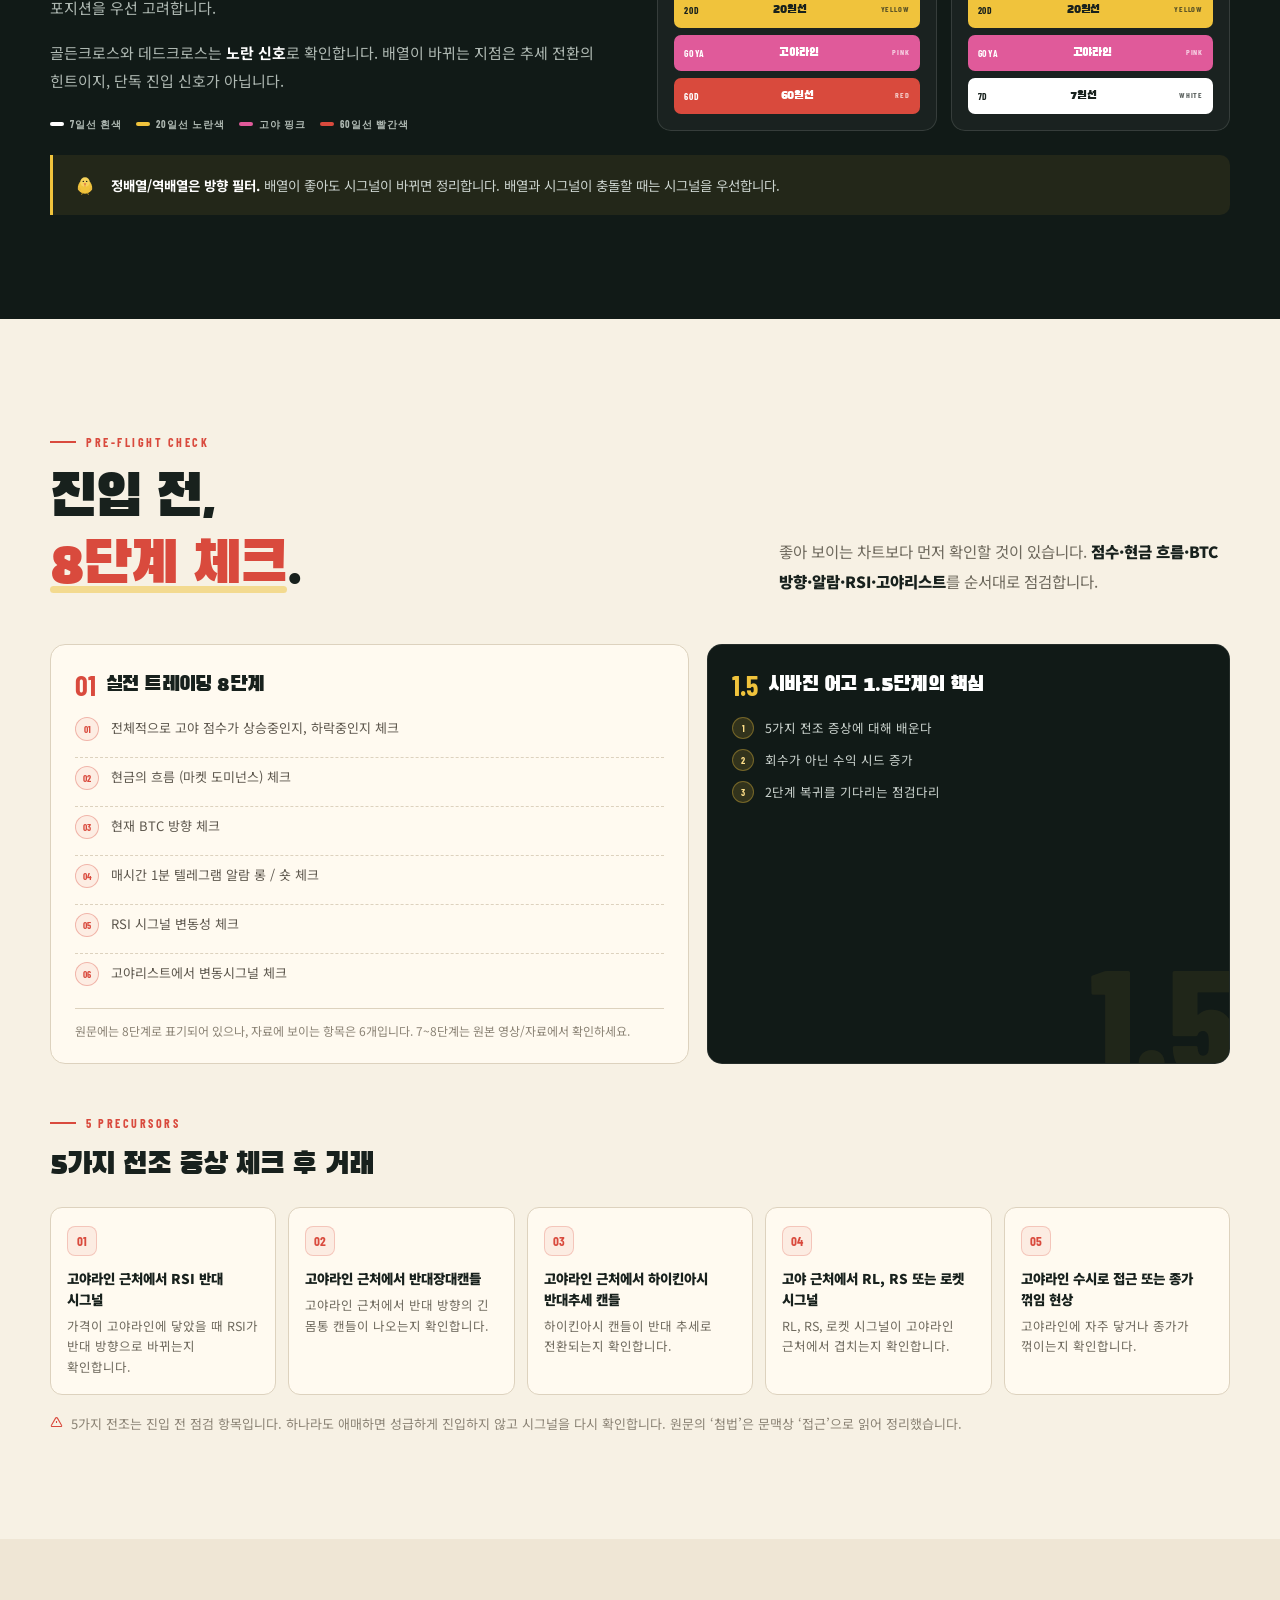
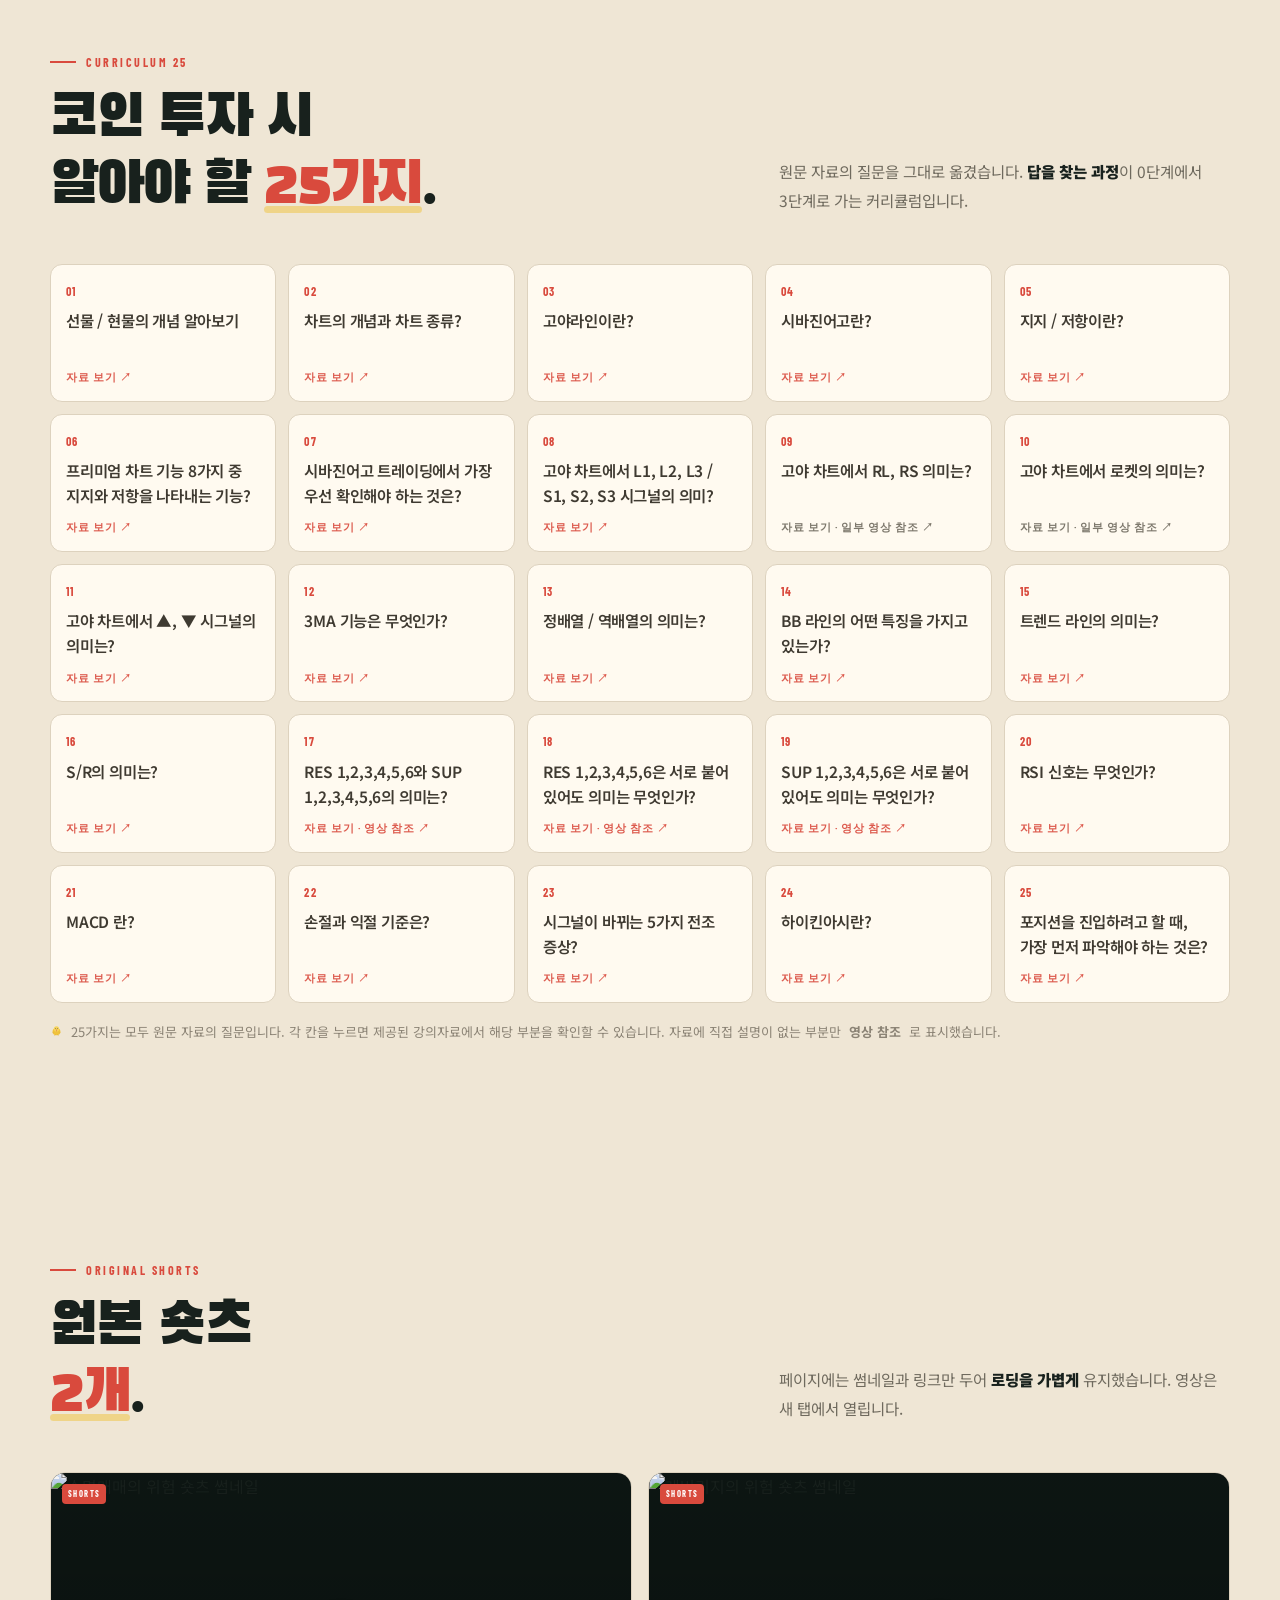
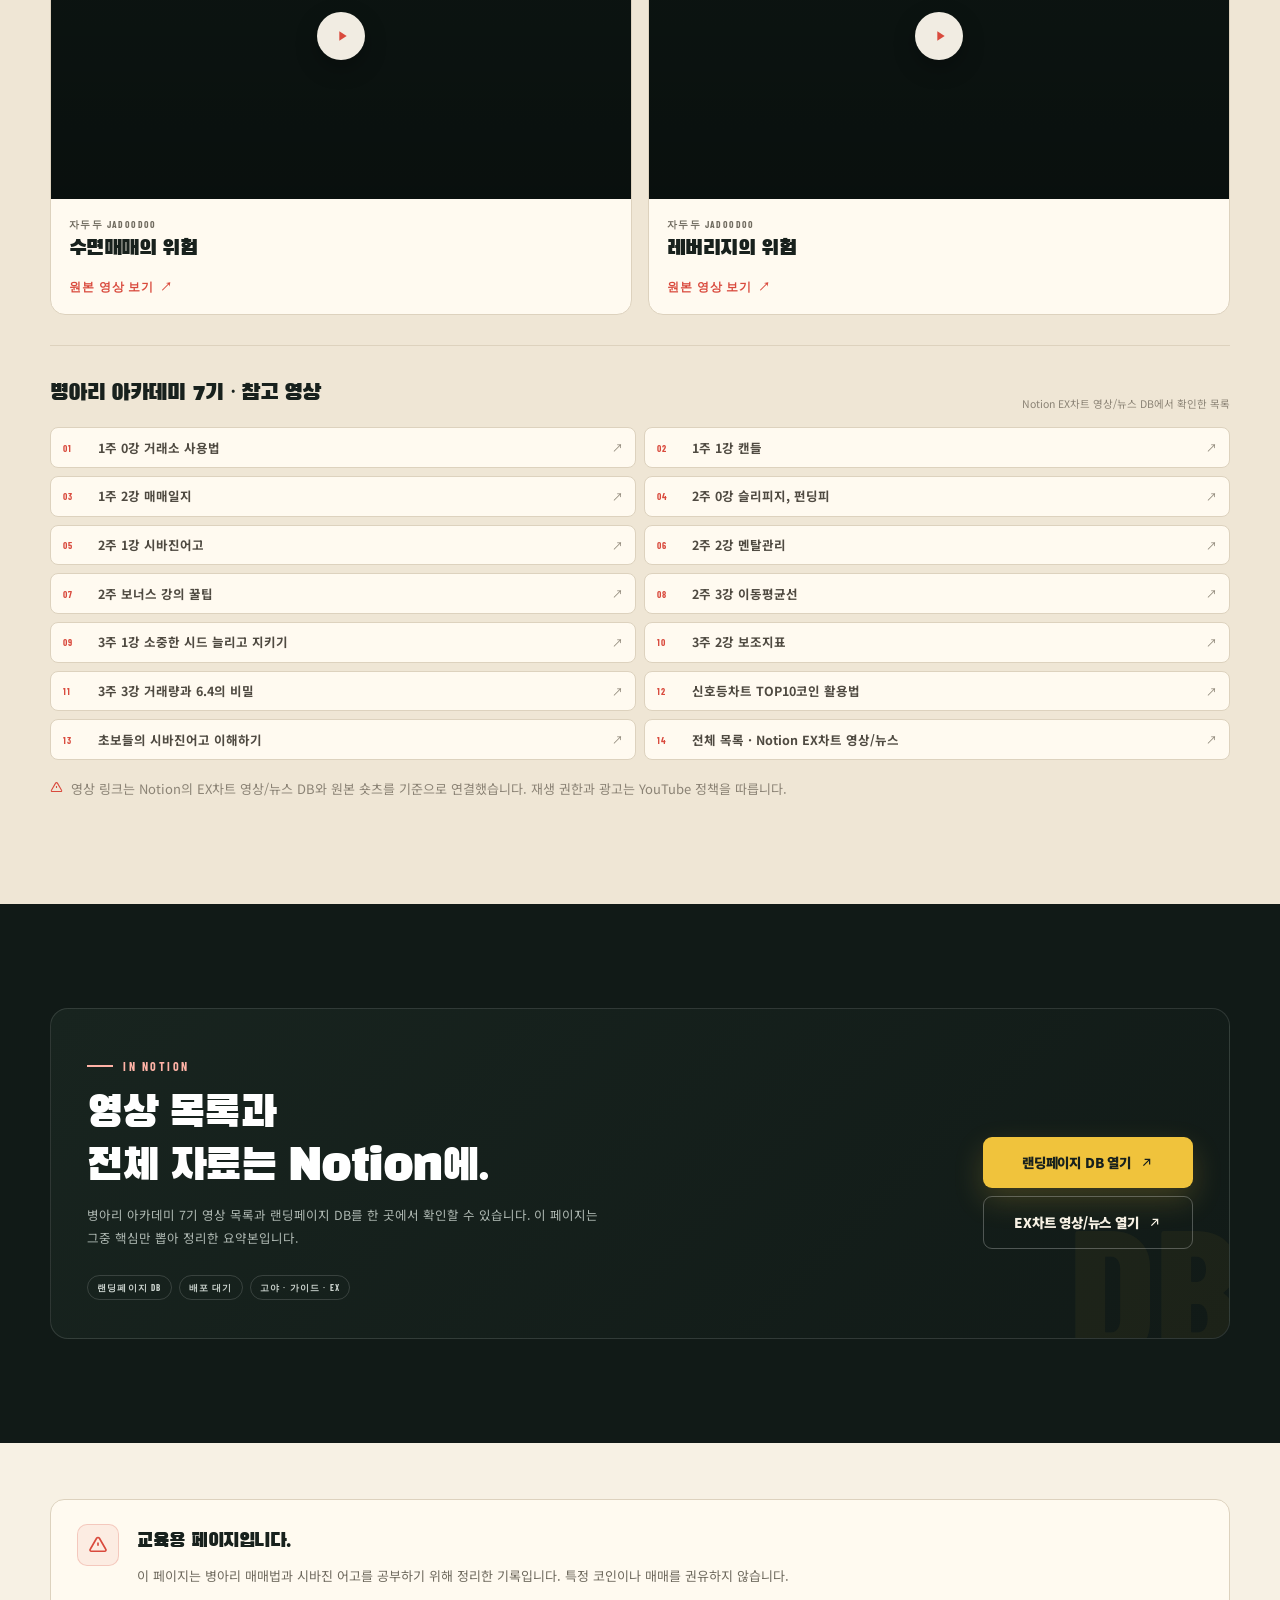
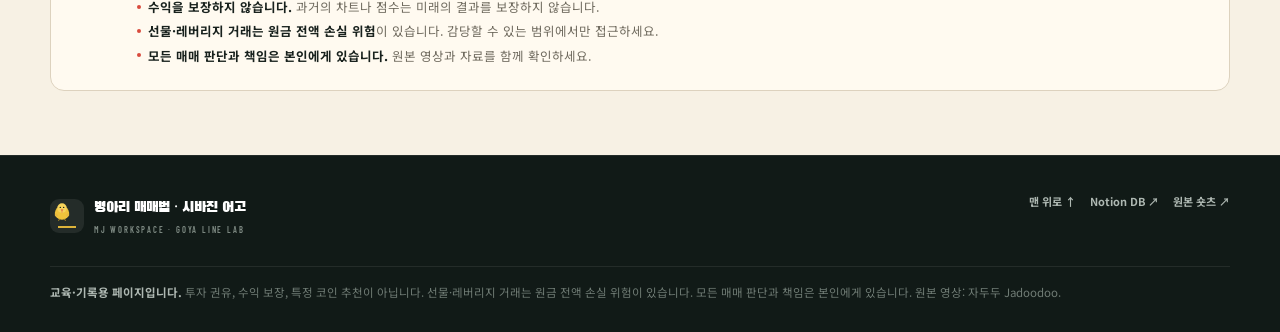
==== commit 91975b2c: "Remove collection link from chick guide" ====
--- a/chick/index.html
+++ b/chick/index.html
@@ -16,7 +16,7 @@
 <link rel="preconnect" href="https://fonts.googleapis.com">
 <link rel="preconnect" href="https://fonts.gstatic.com" crossorigin>
 <link href="https://fonts.googleapis.com/css2?family=Barlow+Condensed:wght@500;600;700;800&family=Black+Han+Sans&family=Noto+Sans+KR:wght@400;500;700;900&display=swap" rel="stylesheet">
-<link rel="stylesheet" href="style.css">
+<link rel="stylesheet" href="style.css?v=d0c2b65">
 </head>
 <body>
 <a class="skip" href="#main">본문으로 건너뛰기</a>
@@ -880,7 +880,6 @@
       <div><b>병아리 매매법 · 시바진 어고</b><span>MJ WORKSPACE · GOYA LINE LAB</span></div>
     </div>
     <div class="footer-links">
-      <a href="../">MJ Workspace</a>
       <a href="#top">맨 위로 ↑</a>
       <a href="https://app.notion.com/p/401fd9bcd5968083a872ffe0944f06be" target="_blank" rel="noopener">Notion DB ↗</a>
       <a href="https://www.youtube.com/shorts/LyiaTjRvWfY" target="_blank" rel="noopener">원본 숏츠 ↗</a>
@@ -900,7 +899,7 @@
   </div>
 </dialog>
 
-<script src="curriculum-data.js" defer></script>
-<script src="app.js" defer></script>
+<script src="curriculum-data.js?v=d0c2b65" defer></script>
+<script src="app.js?v=d0c2b65" defer></script>
 </body>
 </html>
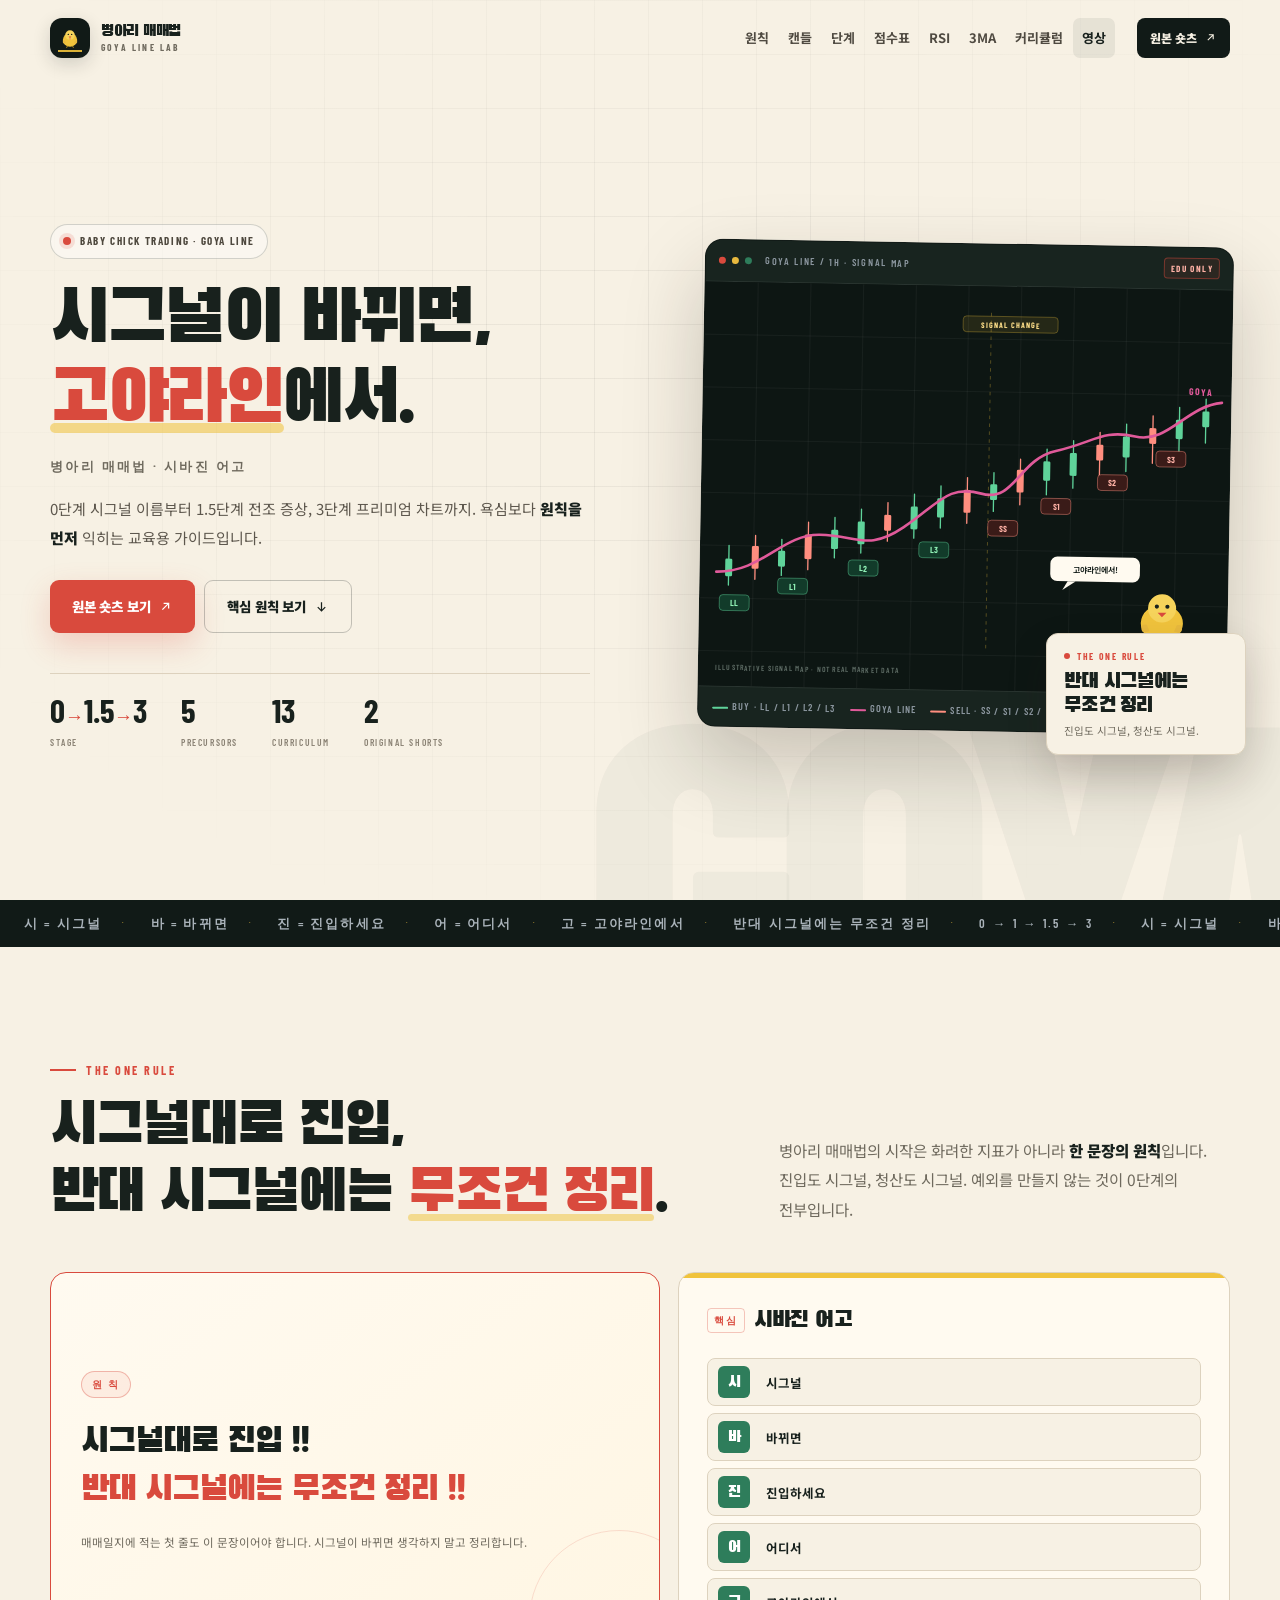
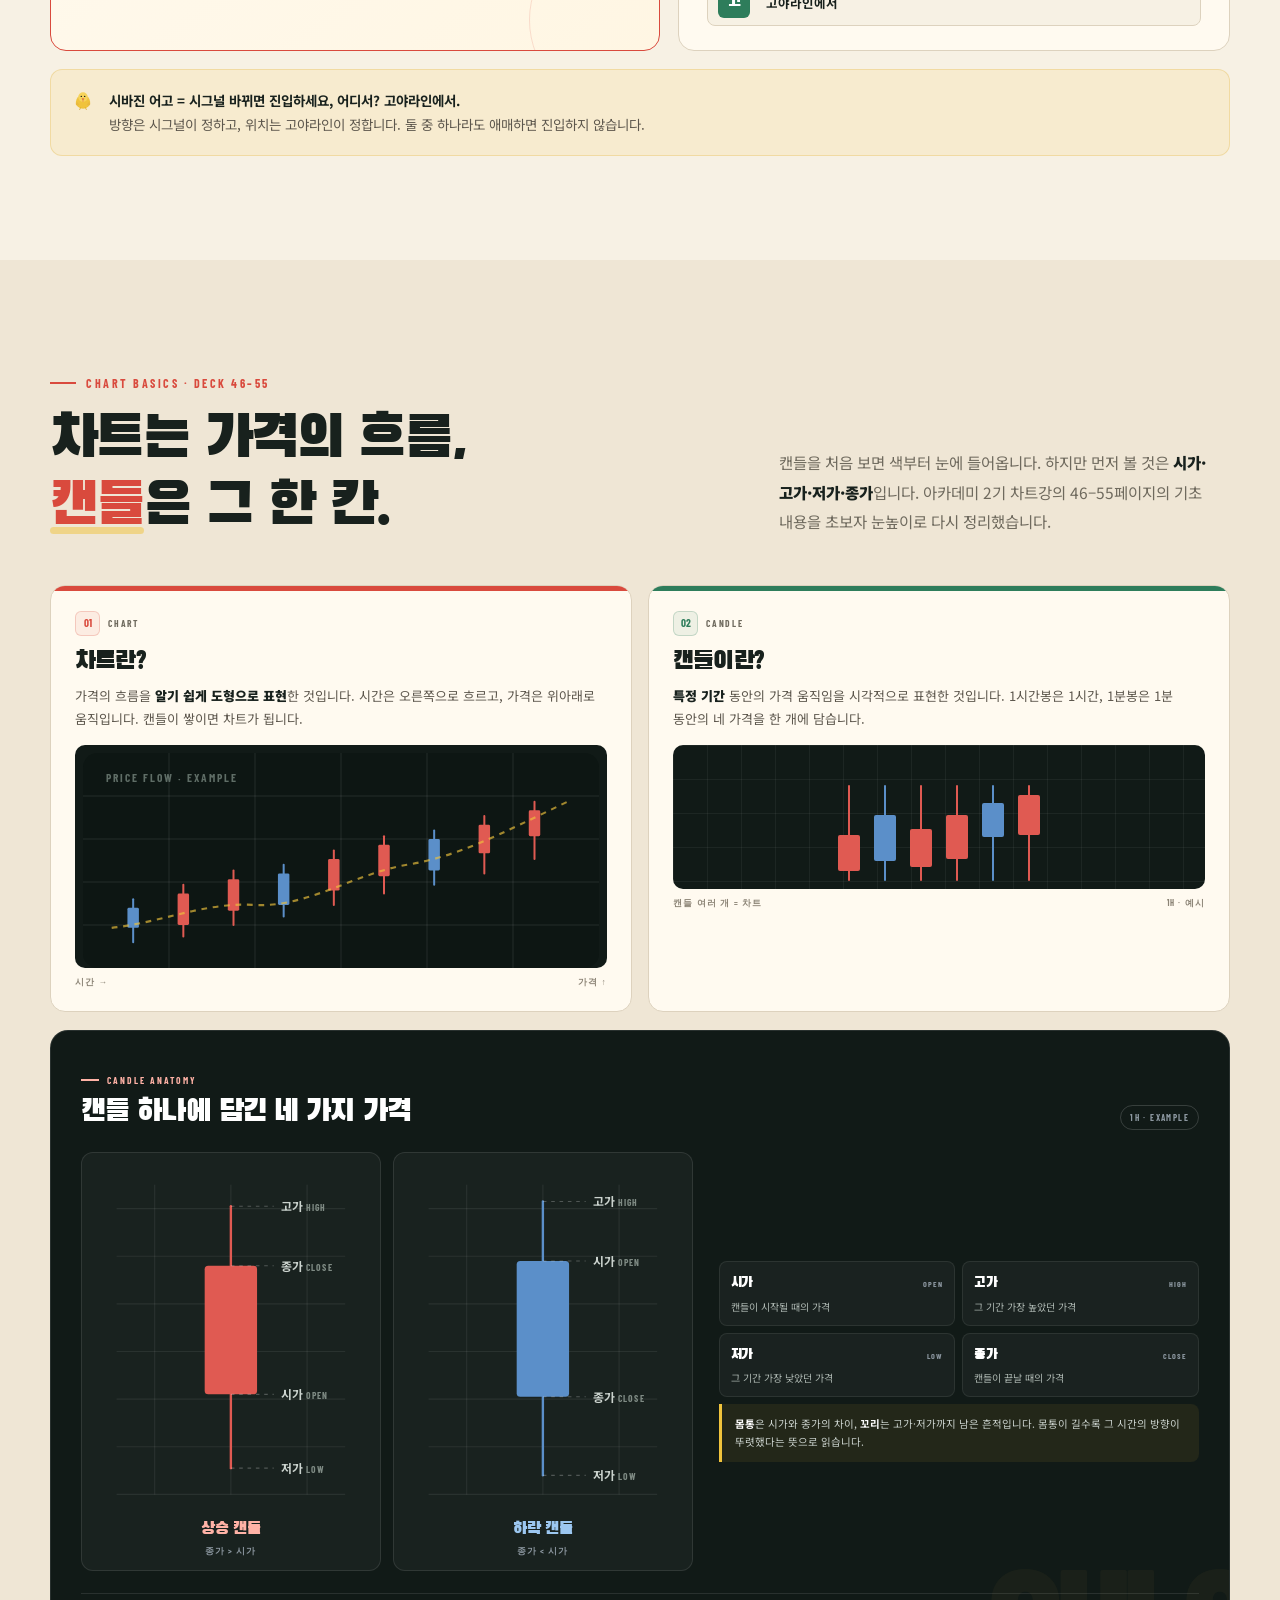
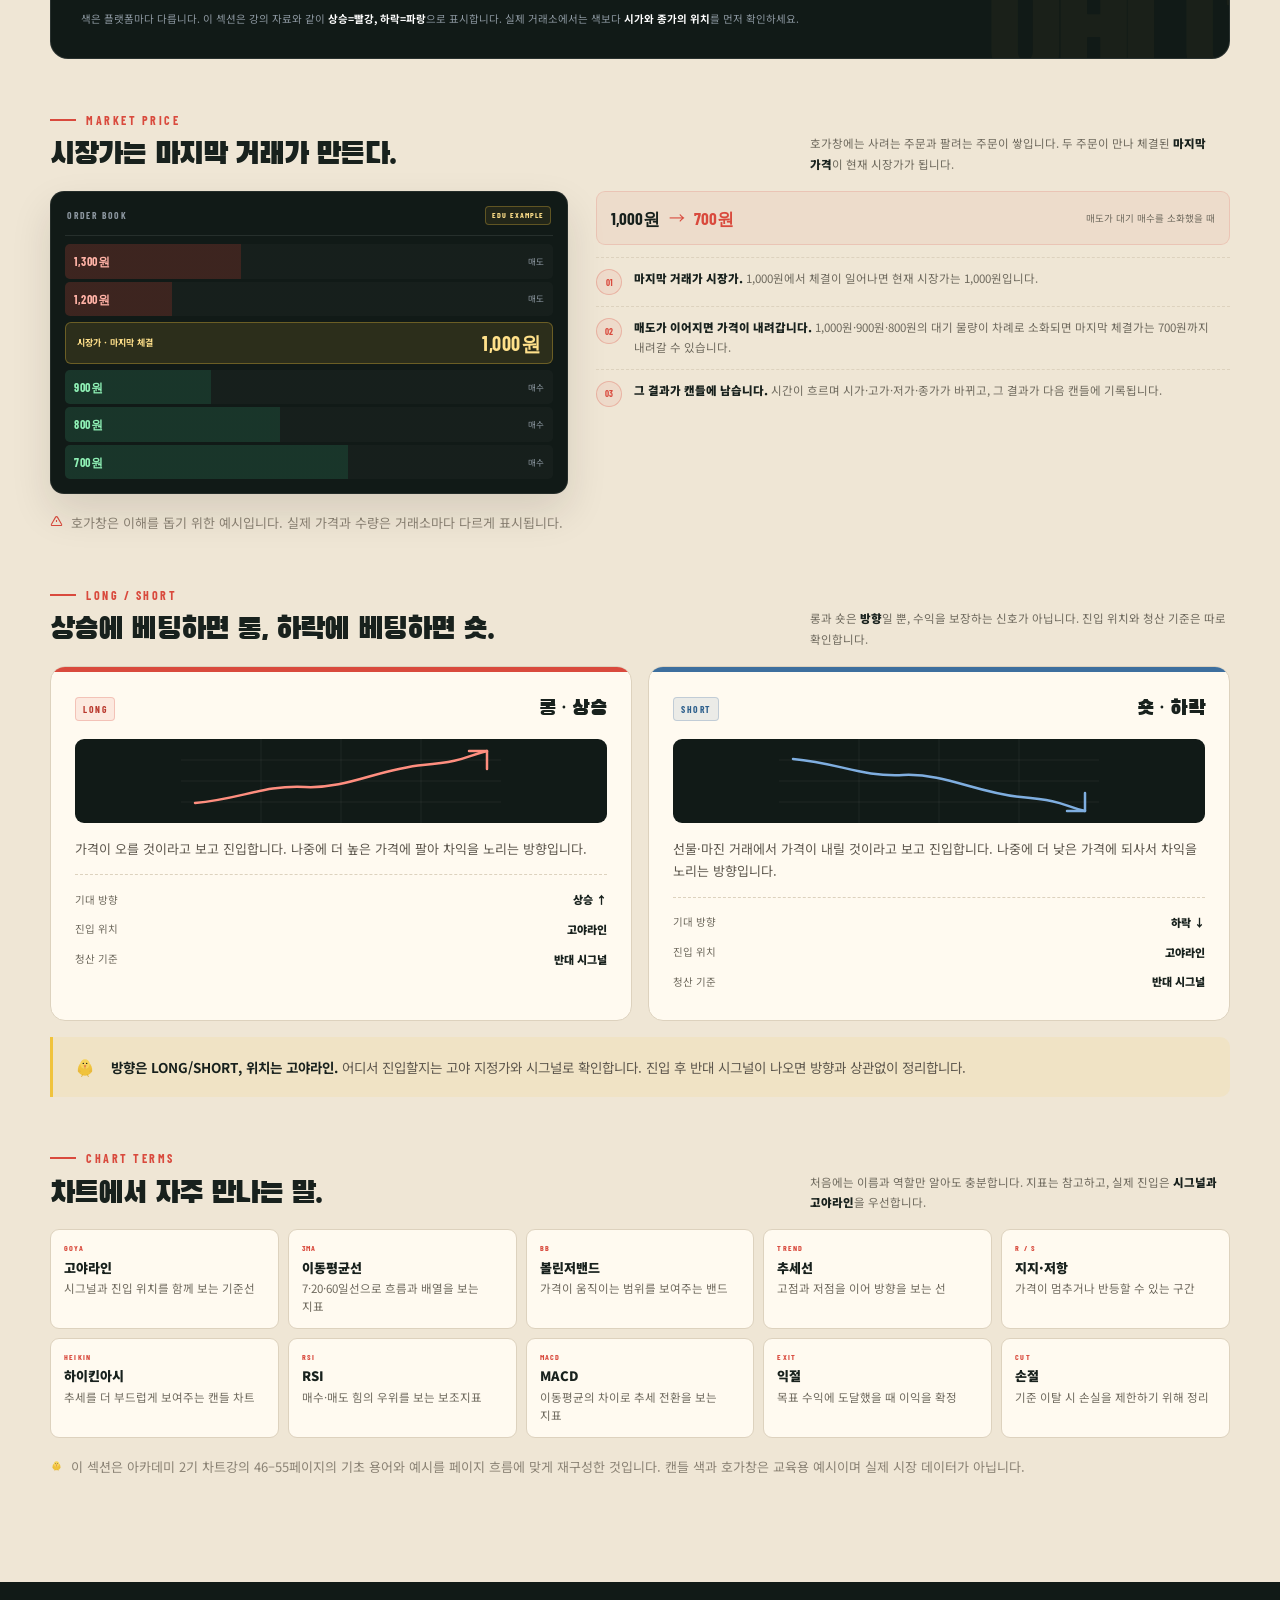
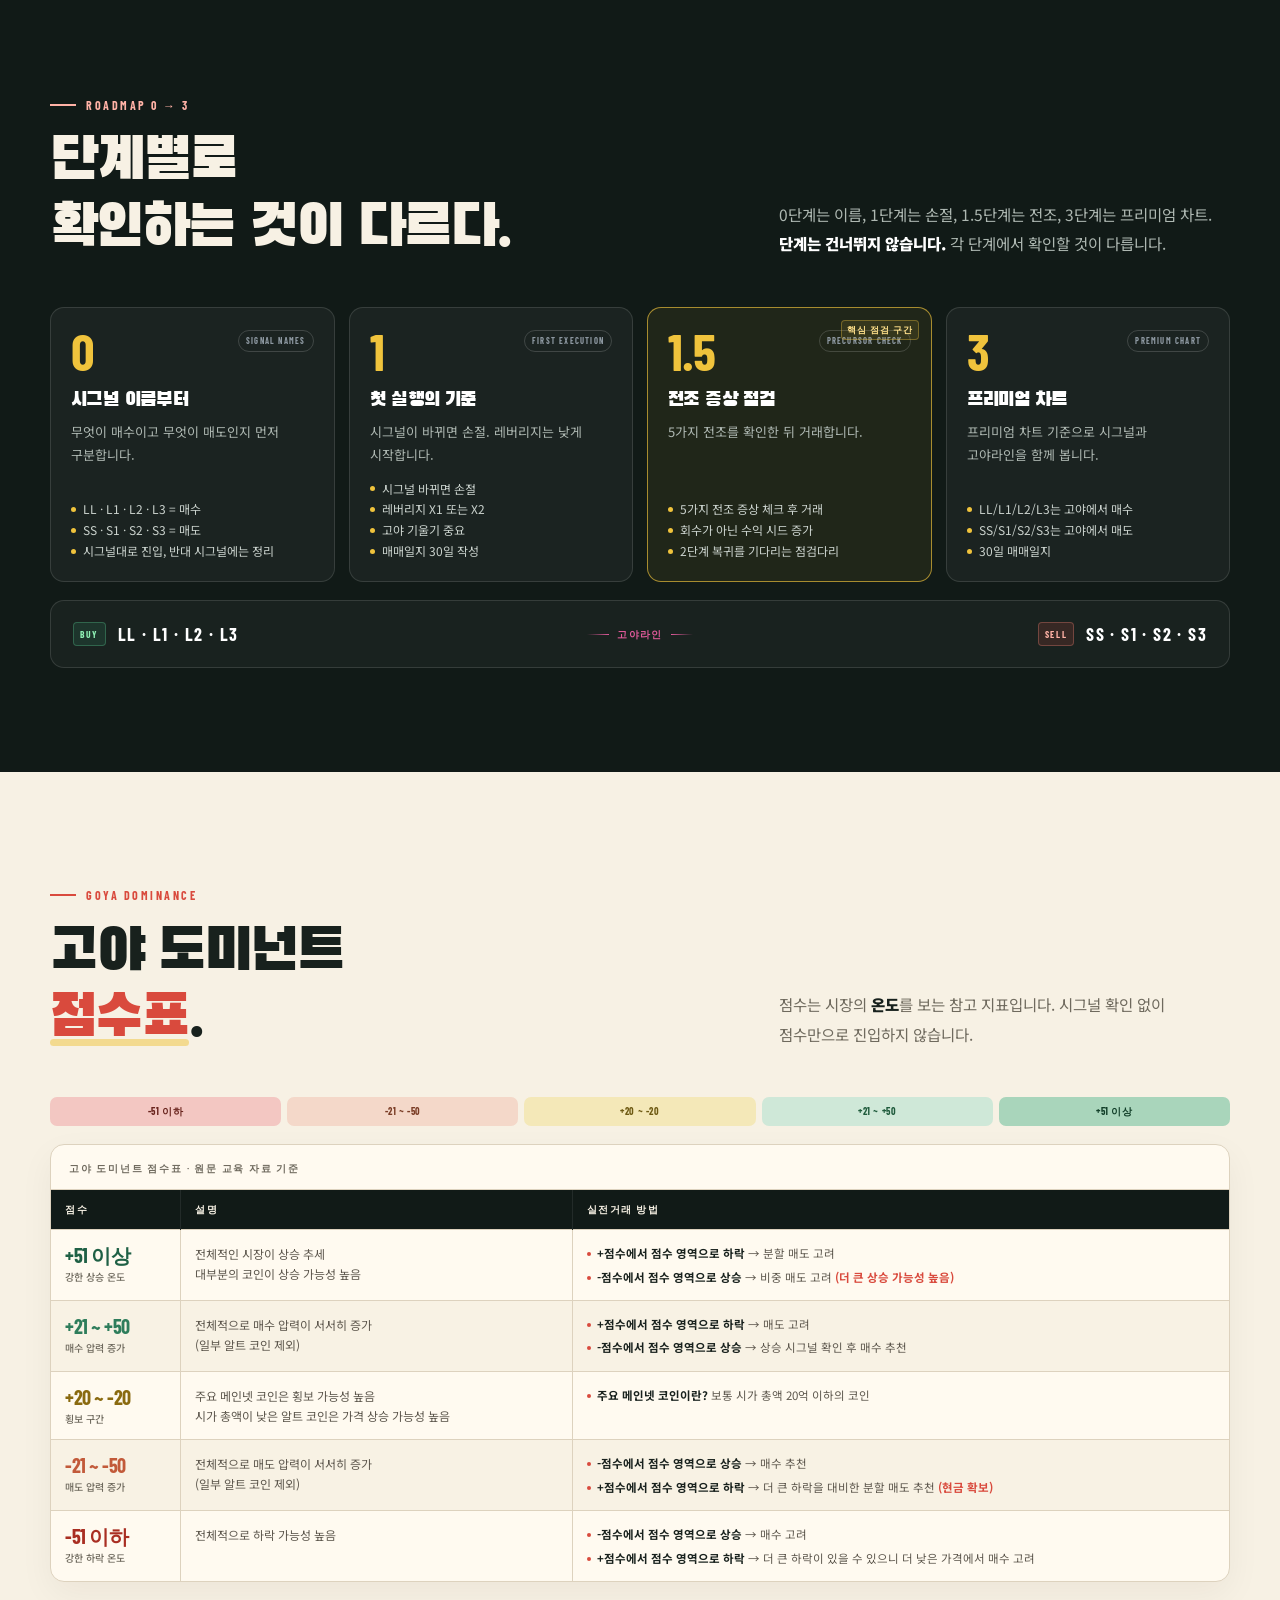
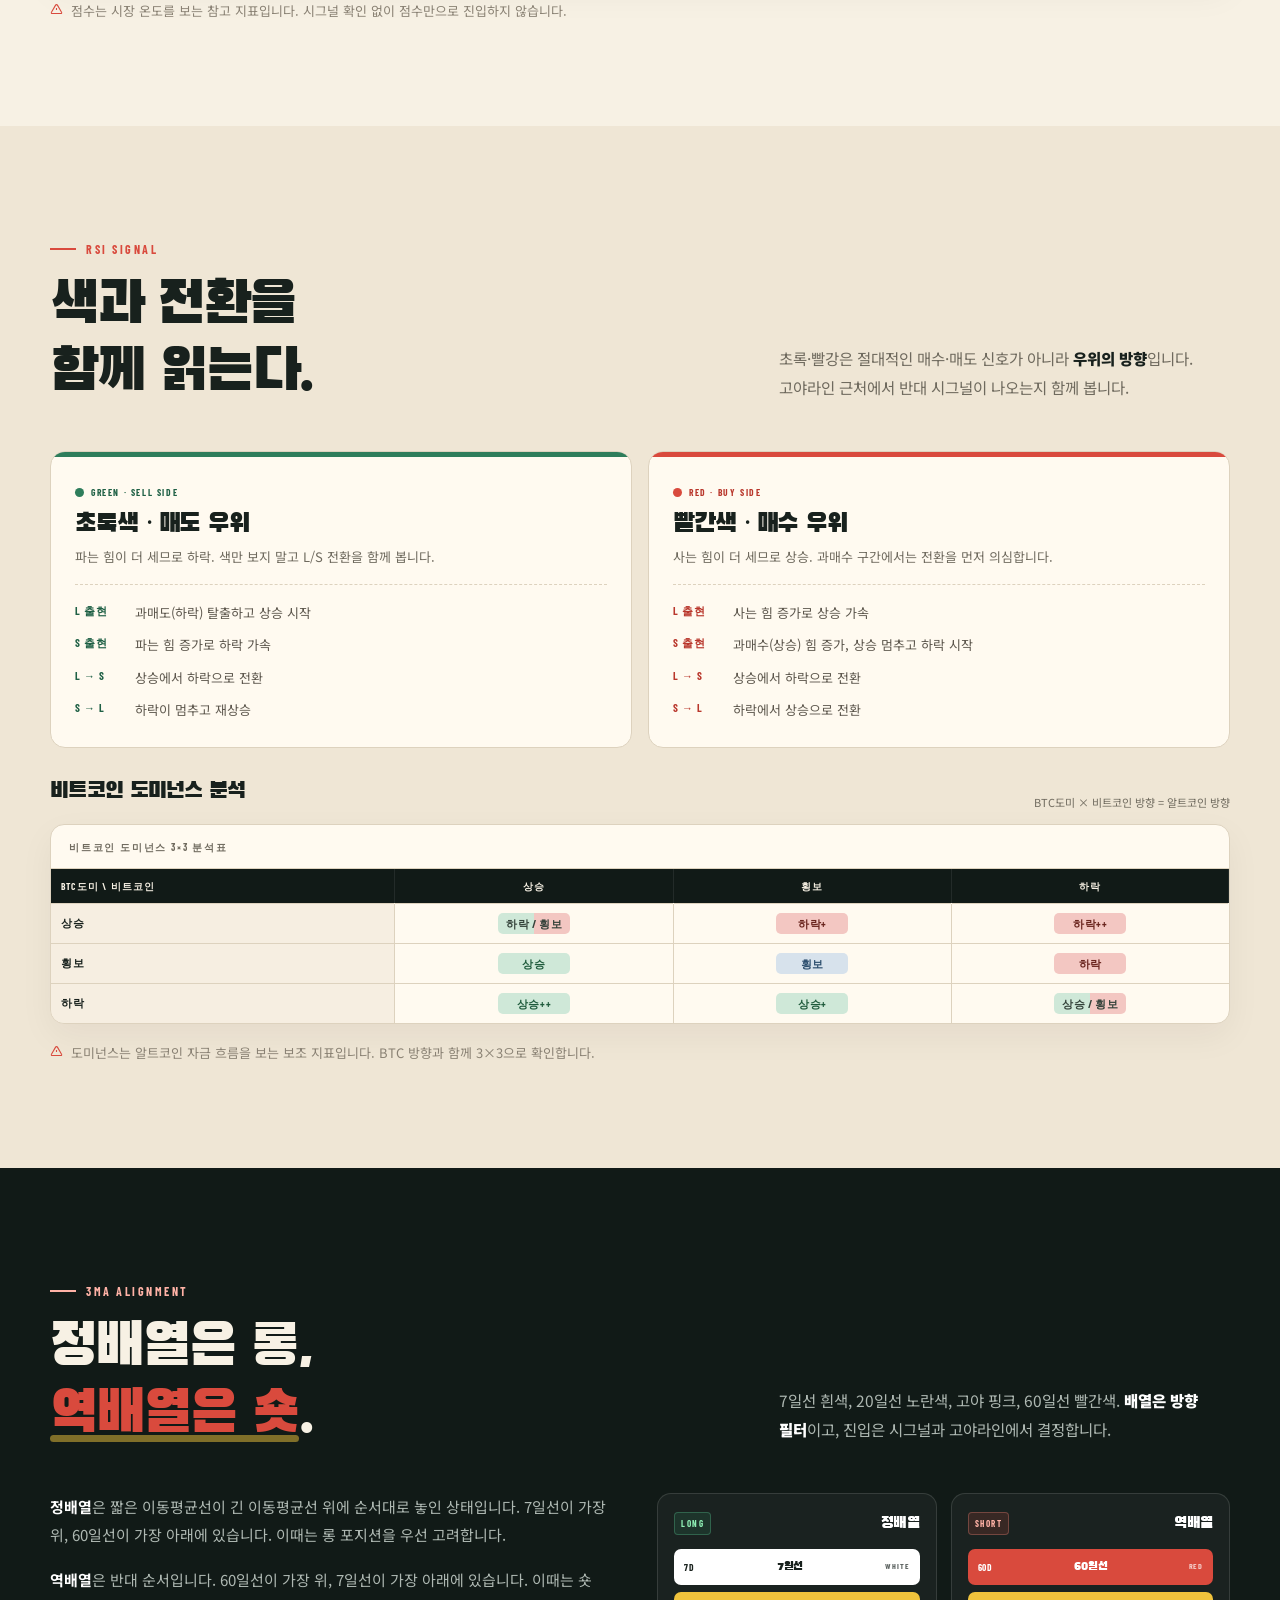
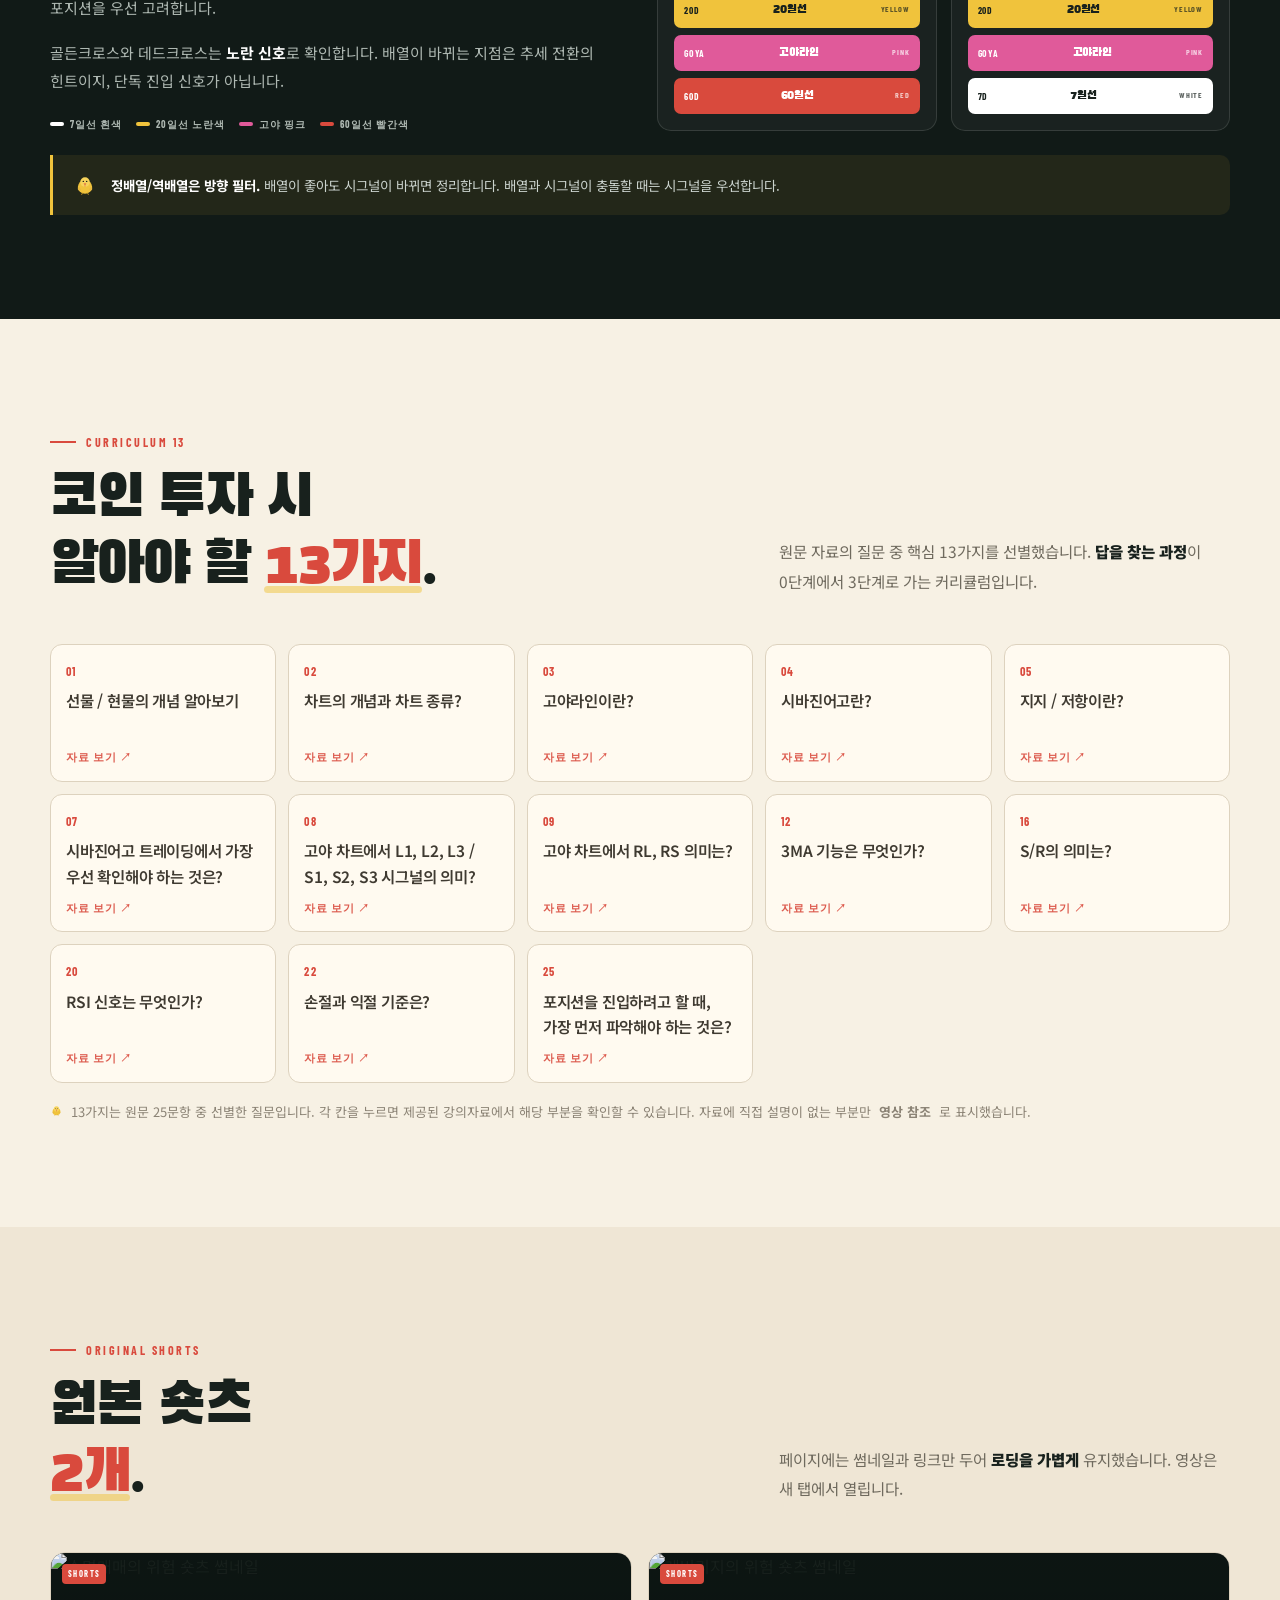
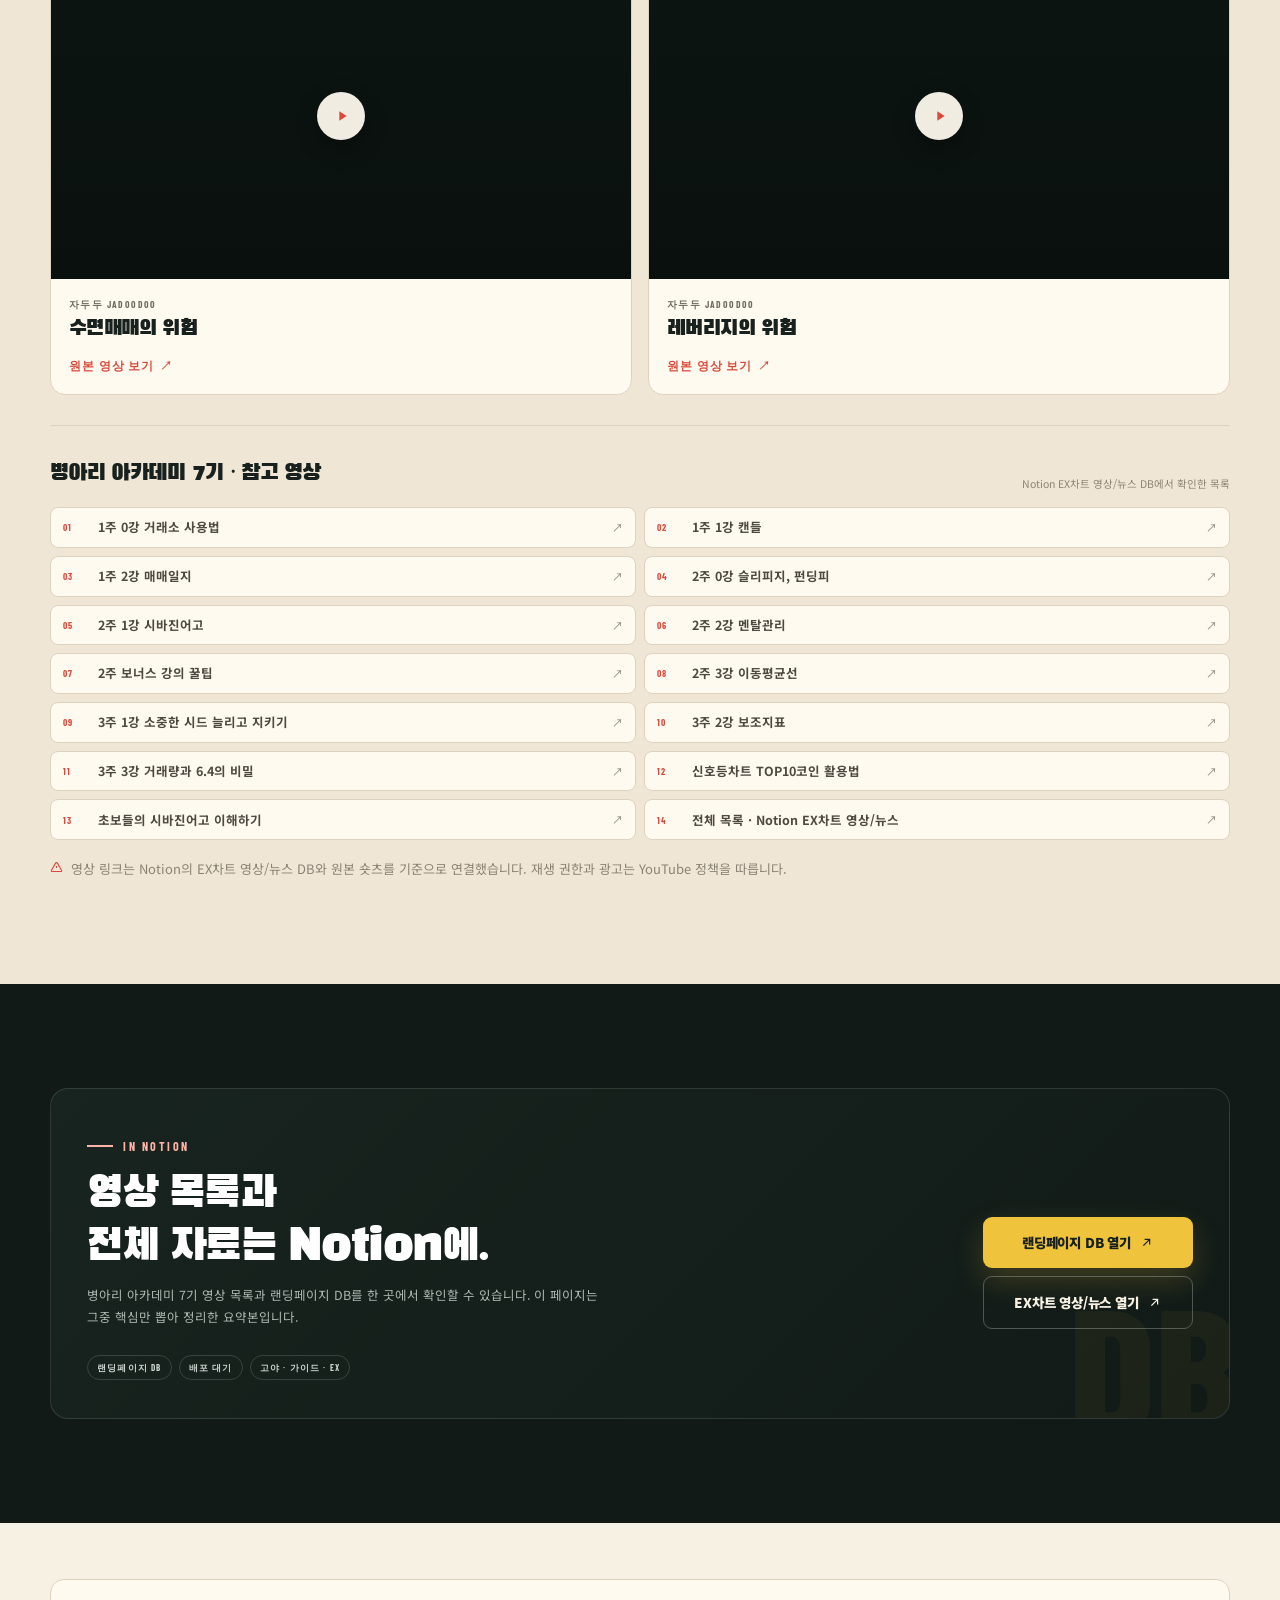
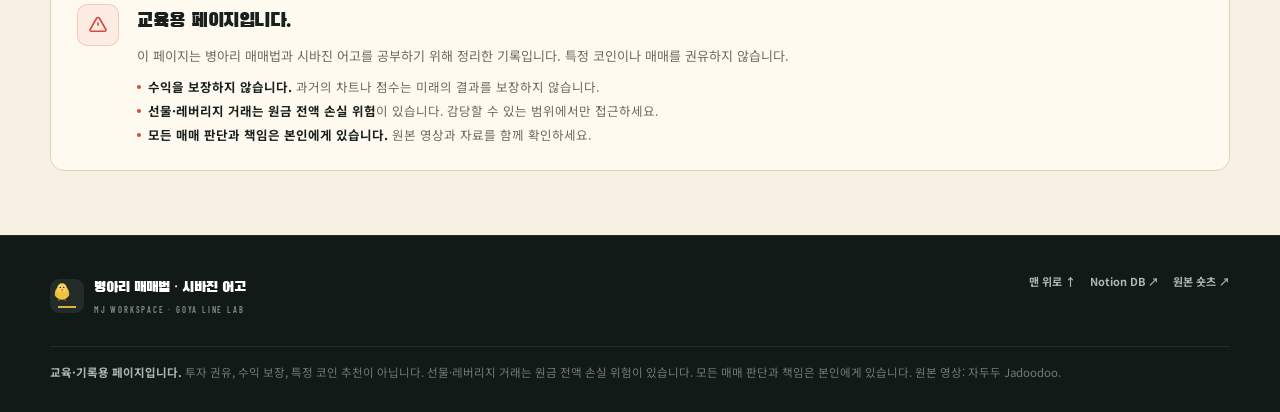
==== commit 6553d43d: "Revise chick guide curriculum to 13 selected items" ====
--- a/chick/index.html
+++ b/chick/index.html
@@ -4,7 +4,7 @@
 <meta charset="UTF-8">
 <meta name="viewport" content="width=device-width, initial-scale=1.0">
 <title>병아리 매매법 · 시바진 어고 | 고야라인 시그널 가이드</title>
-<meta name="description" content="시그널이 바뀌면 고야라인에서. 차트·캔들 기초부터 병아리 0·1·1.5·3단계, 고야 도미넌트 점수, RSI, BTC 도미넌스, 3MA, 25가지 체크리스트를 정리한 교육용 가이드.">
+<meta name="description" content="시그널이 바뀌면 고야라인에서. 차트·캔들 기초부터 병아리 0·1·1.5·3단계, 고야 도미넌트 점수, RSI, BTC 도미넌스, 3MA, 13가지 커리큘럼을 정리한 교육용 가이드.">
 <meta name="theme-color" content="#f7f1e4">
 <meta property="og:type" content="website">
 <meta property="og:title" content="병아리 매매법 · 시바진 어고 | 고야라인 시그널 가이드">
@@ -16,7 +16,7 @@
 <link rel="preconnect" href="https://fonts.googleapis.com">
 <link rel="preconnect" href="https://fonts.gstatic.com" crossorigin>
 <link href="https://fonts.googleapis.com/css2?family=Barlow+Condensed:wght@500;600;700;800&family=Black+Han+Sans&family=Noto+Sans+KR:wght@400;500;700;900&display=swap" rel="stylesheet">
-<link rel="stylesheet" href="style.css?v=d0c2b65">
+<link rel="stylesheet" href="style.css?v=20261025a">
 </head>
 <body>
 <a class="skip" href="#main">본문으로 건너뛰기</a>
@@ -75,7 +75,7 @@
           <div class="hero-stats">
             <div><b>0<span>→</span>1.5<span>→</span>3</b><small>STAGE</small></div>
             <div><b>5</b><small>PRECURSORS</small></div>
-            <div><b>25</b><small>CURRICULUM</small></div>
+            <div><b>13</b><small>CURRICULUM</small></div>
             <div><b>2</b><small>ORIGINAL SHORTS</small></div>
           </div>
         </div>
@@ -459,7 +459,6 @@
           <p>5가지 전조를 확인한 뒤 거래합니다.</p>
           <ul>
             <li>5가지 전조 증상 체크 후 거래</li>
-            <li>8단계 실전 체크리스트</li>
             <li>회수가 아닌 수익 시드 증가</li>
             <li>2단계 복귀를 기다리는 점검다리</li>
           </ul>
@@ -666,80 +665,14 @@
     </div>
   </section>
 
-  <section class="section section-paper" id="checklist">
+  <section class="section section-paper" id="curriculum">
     <div class="wrap">
       <div class="section-head reveal">
         <div>
-          <span class="kicker">PRE-FLIGHT CHECK</span>
-          <h2>진입 전,<br><em>8단계 체크</em>.</h2>
-        </div>
-        <p>좋아 보이는 차트보다 먼저 확인할 것이 있습니다. <b>점수·현금 흐름·BTC 방향·알람·RSI·고야리스트</b>를 순서대로 점검합니다.</p>
-      </div>
-      <div class="check-grid">
-        <div class="check-list reveal">
-          <div class="check-list-head"><span>01</span><h3>실전 트레이딩 8단계</h3></div>
-          <ol>
-            <li><span>01</span><p>전체적으로 고야 점수가 상승중인지, 하락중인지 체크</p></li>
-            <li><span>02</span><p>현금의 흐름 (마켓 도미넌스) 체크</p></li>
-            <li><span>03</span><p>현재 BTC 방향 체크</p></li>
-            <li><span>04</span><p>매시간 1분 텔레그램 알람 롱 / 숏 체크</p></li>
-            <li><span>05</span><p>RSI 시그널 변동성 체크</p></li>
-            <li><span>06</span><p>고야리스트에서 변동시그널 체크</p></li>
-          </ol>
-          <p class="mini-note">원문에는 8단계로 표기되어 있으나, 자료에 보이는 항목은 6개입니다. 7~8단계는 원본 영상/자료에서 확인하세요.</p>
-        </div>
-        <aside class="half-card reveal">
-          <div class="half-card-head"><span>1.5</span><h3>시바진 어고 1.5단계의 핵심</h3></div>
-          <ol>
-            <li><b>1</b><span>5가지 전조 증상에 대해 배운다</span></li>
-            <li><b>2</b><span>회수가 아닌 수익 시드 증가</span></li>
-            <li><b>3</b><span>2단계 복귀를 기다리는 점검다리</span></li>
-          </ol>
-        </aside>
-      </div>
-      <div class="precursor-head reveal">
-        <span class="kicker">5 PRECURSORS</span>
-        <h3>5가지 전조 증상 체크 후 거래</h3>
-      </div>
-      <div class="precursor-grid">
-        <article class="precursor-card reveal">
-          <span class="pc-num">01</span>
-          <h4>고야라인 근처에서 RSI 반대 시그널</h4>
-          <p>가격이 고야라인에 닿았을 때 RSI가 반대 방향으로 바뀌는지 확인합니다.</p>
-        </article>
-        <article class="precursor-card reveal">
-          <span class="pc-num">02</span>
-          <h4>고야라인 근처에서 반대장대캔들</h4>
-          <p>고야라인 근처에서 반대 방향의 긴 몸통 캔들이 나오는지 확인합니다.</p>
-        </article>
-        <article class="precursor-card reveal">
-          <span class="pc-num">03</span>
-          <h4>고야라인 근처에서 하이킨아시 반대추세 캔들</h4>
-          <p>하이킨아시 캔들이 반대 추세로 전환되는지 확인합니다.</p>
-        </article>
-        <article class="precursor-card reveal">
-          <span class="pc-num">04</span>
-          <h4>고야 근처에서 RL, RS 또는 로켓 시그널</h4>
-          <p>RL, RS, 로켓 시그널이 고야라인 근처에서 겹치는지 확인합니다.</p>
-        </article>
-        <article class="precursor-card reveal">
-          <span class="pc-num">05</span>
-          <h4>고야라인 수시로 접근 또는 종가 꺾임 현상</h4>
-          <p>고야라인에 자주 닿거나 종가가 꺾이는지 확인합니다.</p>
-        </article>
-      </div>
-      <p class="note"><svg viewBox="0 0 24 24" fill="none" stroke="currentColor" stroke-width="2" aria-hidden="true"><path d="M12 9v4M12 17h.01M10.3 3.9 2.7 17.1A1.5 1.5 0 0 0 4 19.5h16a1.5 1.5 0 0 0 1.3-2.4L13.7 3.9a2 2 0 0 0-3.4 0Z"/></svg> 5가지 전조는 진입 전 점검 항목입니다. 하나라도 애매하면 성급하게 진입하지 않고 시그널을 다시 확인합니다. 원문의 ‘첨법’은 문맥상 ‘접근’으로 읽어 정리했습니다.</p>
-    </div>
-  </section>
-
-  <section class="section section-paper-2" id="curriculum">
-    <div class="wrap">
-      <div class="section-head reveal">
-        <div>
-          <span class="kicker">CURRICULUM 25</span>
-          <h2>코인 투자 시<br>알아야 할 <em>25가지</em>.</h2>
-        </div>
-        <p>원문 자료의 질문을 그대로 옮겼습니다. <b>답을 찾는 과정</b>이 0단계에서 3단계로 가는 커리큘럼입니다.</p>
+          <span class="kicker">CURRICULUM 13</span>
+          <h2>코인 투자 시<br>알아야 할 <em>13가지</em>.</h2>
+        </div>
+        <p>원문 자료의 질문 중 핵심 13가지를 선별했습니다. <b>답을 찾는 과정</b>이 0단계에서 3단계로 가는 커리큘럼입니다.</p>
       </div>
       <div class="curriculum-grid">
         <button class="curriculum-item reveal" type="button" data-curriculum="01" aria-haspopup="dialog"><span class="curriculum-num">01</span><p>선물 / 현물의 개념 알아보기</p></button>
@@ -747,28 +680,16 @@
         <button class="curriculum-item reveal" type="button" data-curriculum="03" aria-haspopup="dialog"><span class="curriculum-num">03</span><p>고야라인이란?</p></button>
         <button class="curriculum-item reveal" type="button" data-curriculum="04" aria-haspopup="dialog"><span class="curriculum-num">04</span><p>시바진어고란?</p></button>
         <button class="curriculum-item reveal" type="button" data-curriculum="05" aria-haspopup="dialog"><span class="curriculum-num">05</span><p>지지 / 저항이란?</p></button>
-        <button class="curriculum-item reveal" type="button" data-curriculum="06" aria-haspopup="dialog"><span class="curriculum-num">06</span><p>프리미엄 차트 기능 8가지 중 지지와 저항을 나타내는 기능?</p></button>
         <button class="curriculum-item reveal" type="button" data-curriculum="07" aria-haspopup="dialog"><span class="curriculum-num">07</span><p>시바진어고 트레이딩에서 가장 우선 확인해야 하는 것은?</p></button>
         <button class="curriculum-item reveal" type="button" data-curriculum="08" aria-haspopup="dialog"><span class="curriculum-num">08</span><p>고야 차트에서 L1, L2, L3 / S1, S2, S3 시그널의 의미?</p></button>
-        <button class="curriculum-item reveal" type="button" data-curriculum="09" data-video="partial" aria-haspopup="dialog"><span class="curriculum-num">09</span><p>고야 차트에서 RL, RS 의미는?</p></button>
-        <button class="curriculum-item reveal" type="button" data-curriculum="10" data-video="partial" aria-haspopup="dialog"><span class="curriculum-num">10</span><p>고야 차트에서 로켓의 의미는?</p></button>
-        <button class="curriculum-item reveal" type="button" data-curriculum="11" aria-haspopup="dialog"><span class="curriculum-num">11</span><p>고야 차트에서 ▲, ▼ 시그널의 의미는?</p></button>
+        <button class="curriculum-item reveal" type="button" data-curriculum="09" aria-haspopup="dialog"><span class="curriculum-num">09</span><p>고야 차트에서 RL, RS 의미는?</p></button>
         <button class="curriculum-item reveal" type="button" data-curriculum="12" aria-haspopup="dialog"><span class="curriculum-num">12</span><p>3MA 기능은 무엇인가?</p></button>
-        <button class="curriculum-item reveal" type="button" data-curriculum="13" aria-haspopup="dialog"><span class="curriculum-num">13</span><p>정배열 / 역배열의 의미는?</p></button>
-        <button class="curriculum-item reveal" type="button" data-curriculum="14" aria-haspopup="dialog"><span class="curriculum-num">14</span><p>BB 라인의 어떤 특징을 가지고 있는가?</p></button>
-        <button class="curriculum-item reveal" type="button" data-curriculum="15" aria-haspopup="dialog"><span class="curriculum-num">15</span><p>트렌드 라인의 의미는?</p></button>
         <button class="curriculum-item reveal" type="button" data-curriculum="16" aria-haspopup="dialog"><span class="curriculum-num">16</span><p>S/R의 의미는?</p></button>
-        <button class="curriculum-item reveal" type="button" data-curriculum="17" data-video="true" aria-haspopup="dialog"><span class="curriculum-num">17</span><p>RES 1,2,3,4,5,6와 SUP 1,2,3,4,5,6의 의미는?</p></button>
-        <button class="curriculum-item reveal" type="button" data-curriculum="18" data-video="true" aria-haspopup="dialog"><span class="curriculum-num">18</span><p>RES 1,2,3,4,5,6은 서로 붙어 있어도 의미는 무엇인가?</p></button>
-        <button class="curriculum-item reveal" type="button" data-curriculum="19" data-video="true" aria-haspopup="dialog"><span class="curriculum-num">19</span><p>SUP 1,2,3,4,5,6은 서로 붙어 있어도 의미는 무엇인가?</p></button>
         <button class="curriculum-item reveal" type="button" data-curriculum="20" aria-haspopup="dialog"><span class="curriculum-num">20</span><p>RSI 신호는 무엇인가?</p></button>
-        <button class="curriculum-item reveal" type="button" data-curriculum="21" aria-haspopup="dialog"><span class="curriculum-num">21</span><p>MACD 란?</p></button>
         <button class="curriculum-item reveal" type="button" data-curriculum="22" aria-haspopup="dialog"><span class="curriculum-num">22</span><p>손절과 익절 기준은?</p></button>
-        <button class="curriculum-item reveal" type="button" data-curriculum="23" aria-haspopup="dialog"><span class="curriculum-num">23</span><p>시그널이 바뀌는 5가지 전조 증상?</p></button>
-        <button class="curriculum-item reveal" type="button" data-curriculum="24" aria-haspopup="dialog"><span class="curriculum-num">24</span><p>하이킨아시란?</p></button>
         <button class="curriculum-item reveal" type="button" data-curriculum="25" aria-haspopup="dialog"><span class="curriculum-num">25</span><p>포지션을 진입하려고 할 때, 가장 먼저 파악해야 하는 것은?</p></button>
       </div>
-      <p class="note"><svg class="chick" aria-hidden="true"><use href="#chick-icon"/></svg> 25가지는 모두 원문 자료의 질문입니다. 각 칸을 누르면 제공된 강의자료에서 해당 부분을 확인할 수 있습니다. 자료에 직접 설명이 없는 부분만 <b>영상 참조</b>로 표시했습니다.</p>
+      <p class="note"><svg class="chick" aria-hidden="true"><use href="#chick-icon"/></svg> 13가지는 원문 25문항 중 선별한 질문입니다. 각 칸을 누르면 제공된 강의자료에서 해당 부분을 확인할 수 있습니다. 자료에 직접 설명이 없는 부분만 <b>영상 참조</b>로 표시했습니다.</p>
     </div>
   </section>
 
@@ -899,7 +820,7 @@
   </div>
 </dialog>
 
-<script src="curriculum-data.js?v=d0c2b65" defer></script>
-<script src="app.js?v=d0c2b65" defer></script>
+<script src="curriculum-data.js?v=20261025a" defer></script>
+<script src="app.js?v=20261025a" defer></script>
 </body>
 </html>
--- a/chick/style.css
+++ b/chick/style.css
@@ -416,35 +416,6 @@
 .ma-rule{display:grid;grid-template-columns:auto 1fr;gap:14px;align-items:start;margin-top:22px;padding:18px 20px;border-left:3px solid var(--yellow);background:rgba(240,195,60,.08);border-radius:0 10px 10px 0;font-size:12px;line-height:1.8;color:#cbd3ce;position:relative;z-index:1}
 .ma-rule b{color:#fff}
 
-/* ---------- checklist ---------- */
-.check-grid{display:grid;grid-template-columns:1.1fr .9fr;gap:18px;position:relative;z-index:1}
-.check-list{background:var(--card);border:1px solid var(--line);border-radius:15px;padding:26px 24px 22px}
-.check-list-head{display:flex;align-items:center;gap:10px;margin-bottom:18px}
-.check-list-head span{font-family:var(--cond);font-size:28px;font-weight:700;color:var(--red);line-height:1}
-.check-list-head h3{font-family:var(--display);font-size:21px;font-weight:400;letter-spacing:-.6px;margin:0;line-height:1.3}
-.check-list ol{list-style:none;margin:0;padding:0;display:grid;gap:8px}
-.check-list li{display:grid;grid-template-columns:27px 1fr;gap:9px;align-items:start;padding:8px 0;border-top:1px dashed var(--line)}
-.check-list li:first-child{border-top:0;padding-top:0}
-.check-list li>span{width:24px;height:24px;border-radius:50%;border:1px solid rgba(217,74,61,.35);background:rgba(217,74,61,.07);color:var(--red);display:grid;place-items:center;font-family:var(--cond);font-size:9.5px;font-weight:700}
-.check-list li p{margin:0;font-size:11.5px;line-height:1.65;color:#5d574d}
-.check-list .mini-note{margin:14px 0 0;padding-top:12px;border-top:1px solid var(--line);font-size:10.5px;line-height:1.65;color:var(--muted-2)}
-.half-card{background:var(--dark);color:var(--paper);border:1px solid rgba(255,255,255,.08);border-radius:15px;padding:26px 24px 22px;position:relative;overflow:hidden}
-.half-card::after{content:"1.5";position:absolute;right:-8px;bottom:-28px;font-family:var(--cond);font-size:150px;line-height:1;font-weight:800;color:rgba(240,195,60,.07);pointer-events:none}
-.half-card-head{display:flex;align-items:center;gap:10px;margin-bottom:18px;position:relative;z-index:1}
-.half-card-head span{font-family:var(--cond);font-size:28px;font-weight:700;color:var(--yellow);line-height:1}
-.half-card-head h3{font-family:var(--display);font-size:21px;font-weight:400;letter-spacing:-.6px;margin:0;line-height:1.3;color:#fff}
-.half-card ol{list-style:none;margin:0;padding:0;display:grid;gap:10px;position:relative;z-index:1}
-.half-card li{display:grid;grid-template-columns:24px 1fr;gap:9px;align-items:start;font-size:11.5px;line-height:1.7;color:#cbd3ce}
-.half-card li b{width:22px;height:22px;border-radius:50%;background:rgba(240,195,60,.15);border:1px solid rgba(240,195,60,.35);color:#ffe08a;display:grid;place-items:center;font-family:var(--cond);font-size:9.5px}
-.precursor-head{margin:40px 0 16px;position:relative;z-index:1}
-.precursor-head h3{font-family:var(--display);font-size:clamp(22px,2.6vw,30px);font-weight:400;letter-spacing:-.9px;margin:7px 0 0}
-.precursor-grid{display:grid;grid-template-columns:repeat(5,1fr);gap:12px;position:relative;z-index:1}
-.precursor-card{background:var(--card);border:1px solid var(--line);border-radius:12px;padding:18px 16px 16px;position:relative;transition:.25s}
-.precursor-card:hover{transform:translateY(-3px);box-shadow:0 14px 30px rgba(35,27,16,.08)}
-.precursor-card .pc-num{display:grid;place-items:center;width:30px;height:30px;border-radius:8px;background:rgba(217,74,61,.08);border:1px solid rgba(217,74,61,.24);color:var(--red);font-family:var(--cond);font-size:13px;font-weight:700;margin-bottom:12px}
-.precursor-card h4{font-size:12px;line-height:1.55;font-weight:900;margin:0 0 6px;color:var(--ink)}
-.precursor-card p{margin:0;font-size:10.5px;line-height:1.65;color:var(--muted)}
-
 /* ---------- curriculum ---------- */
 .curriculum-grid{display:grid;grid-template-columns:repeat(5,1fr);gap:12px;position:relative;z-index:1}
 .curriculum-item{display:flex;flex-direction:column;align-items:flex-start;width:100%;text-align:left;background:var(--card);border:1px solid var(--line);border-radius:12px;padding:16px 15px 14px;min-height:138px;transition:.22s;position:relative;overflow:hidden}
@@ -550,15 +521,10 @@
 /* ---------- readability ---------- */
 .section-head p{font-size:15.5px}
 .note{font-size:13px}
-.check-list li p{font-size:13px}
-.check-list .mini-note{font-size:12px}
-.precursor-card h4{font-size:13.5px}
-.precursor-card p{font-size:12.5px}
 .term-card b{font-size:13px}
 .term-card p{font-size:11.5px}
 .stage-card p{font-size:13px}
 .stage-card li{font-size:12px}
-.half-card li{font-size:12.5px}
 .basics-card p{font-size:13px}
 .direction-card p{font-size:13px}
 .direction-rule,.principle-note,.ma-rule{font-size:13.5px}
@@ -574,7 +540,6 @@
 /* ---------- responsive ---------- */
 @media(max-width:1120px){
   .stage-grid{grid-template-columns:repeat(2,1fr)}
-  .precursor-grid{grid-template-columns:repeat(3,1fr)}
   .curriculum-grid{grid-template-columns:repeat(4,1fr)}
   .term-grid{grid-template-columns:repeat(4,1fr)}
   .nav-links a{padding:9px 7px;font-size:12.5px}
@@ -591,7 +556,7 @@
   .hero-visual{max-width:620px;margin:0 auto;width:100%}
   .section-head{grid-template-columns:1fr;gap:16px;margin-bottom:34px}
   .section-head p{max-width:560px}
-  .rule-grid,.check-grid,.ma-grid{grid-template-columns:1fr}
+  .rule-grid,.ma-grid{grid-template-columns:1fr}
   .ma-copy{max-width:640px}
   .block-head{grid-template-columns:1fr;gap:8px;margin-top:36px}
   .candle-lab-grid,.market-grid{grid-template-columns:1fr;gap:20px}
@@ -606,7 +571,6 @@
   .rsi-grid,.video-grid,.academy-grid,.basics-grid,.direction-grid{grid-template-columns:1fr}
   .ma-pair{grid-template-columns:1fr 1fr}
   .curriculum-grid{grid-template-columns:repeat(3,1fr)}
-  .precursor-grid{grid-template-columns:repeat(2,1fr)}
   .table-hint{display:block}
   .footer-in{grid-template-columns:1fr}
   .footer-links{justify-content:flex-start}
@@ -646,7 +610,7 @@
   .brand-txt span{font-size:8.5px}
   .hero-badge{font-size:9.5px;letter-spacing:1.2px}
   .hero-lede{font-size:14px}
-  .curriculum-grid,.precursor-grid,.term-grid{grid-template-columns:1fr}
+  .curriculum-grid,.term-grid{grid-template-columns:1fr}
   .stage-grid{grid-template-columns:1fr}
   .hero-stats{gap:18px}
   .basics-card,.direction-card{padding:22px 18px 19px}
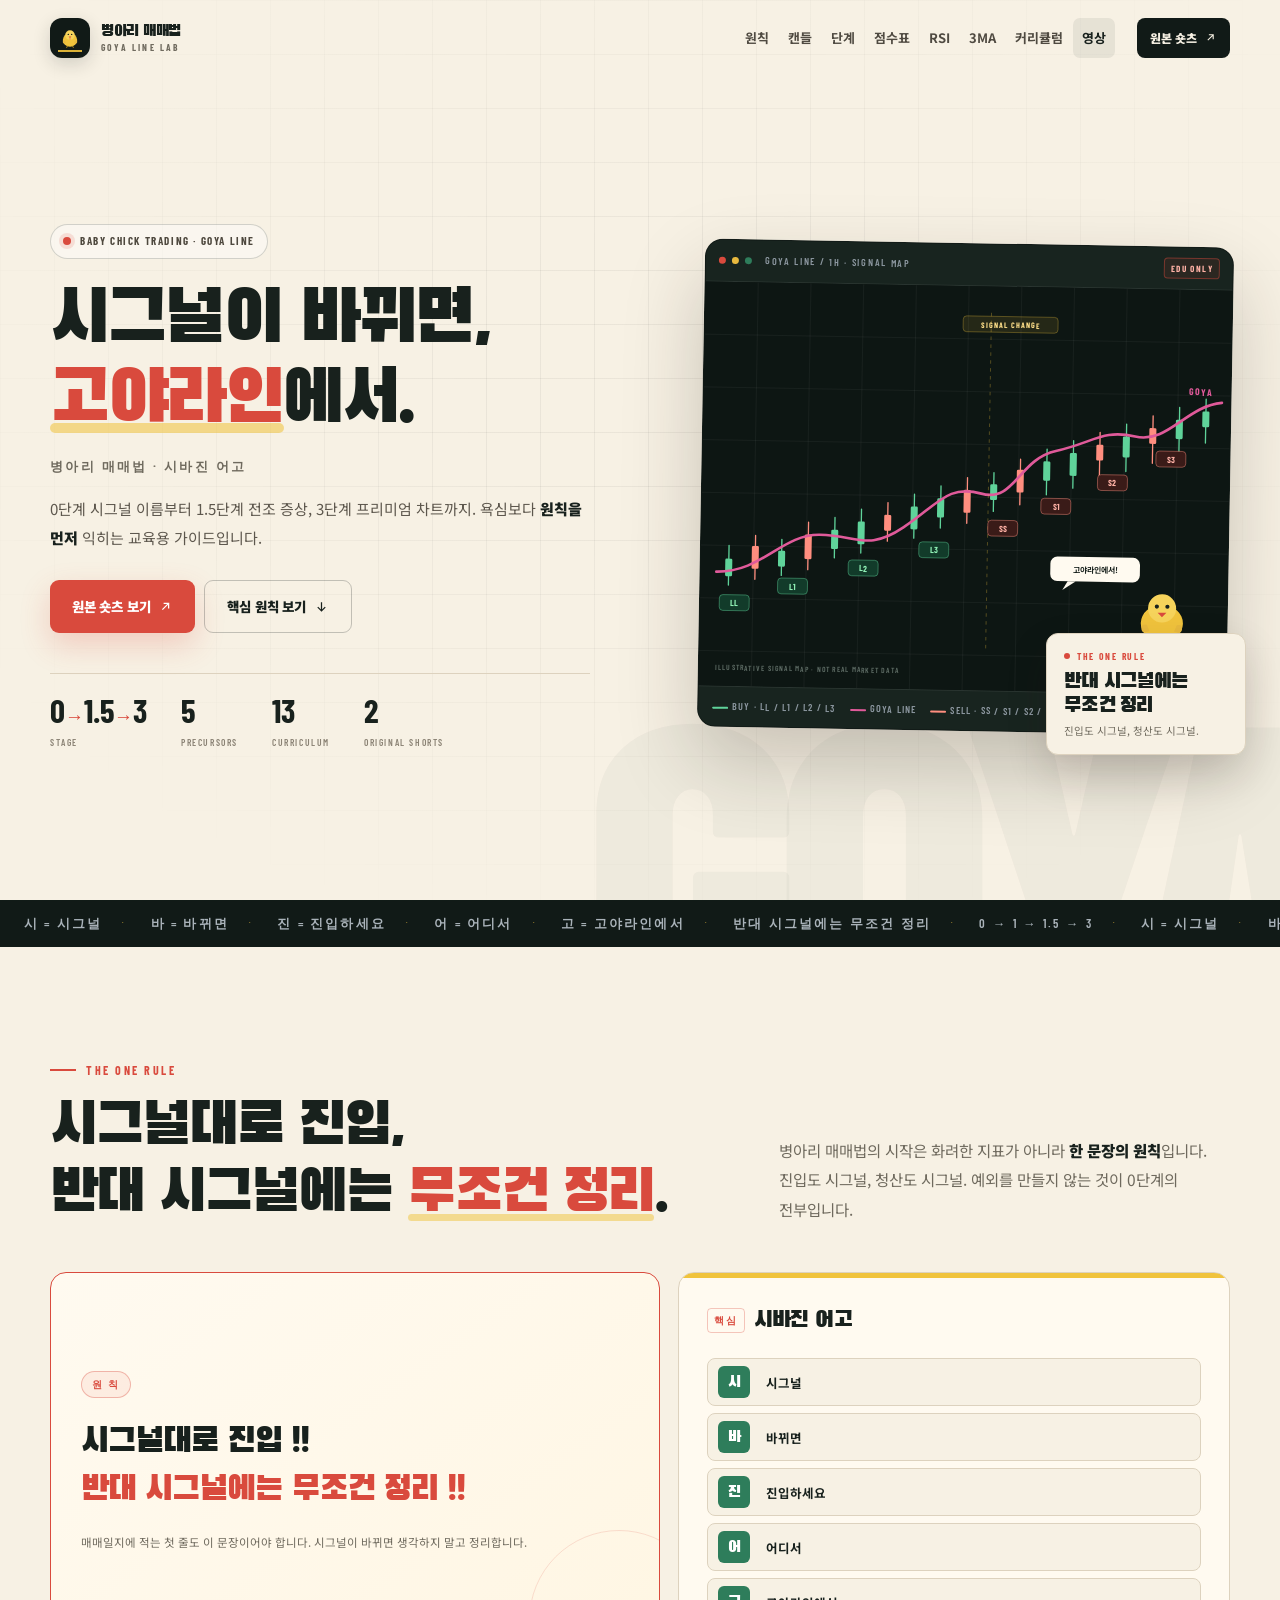
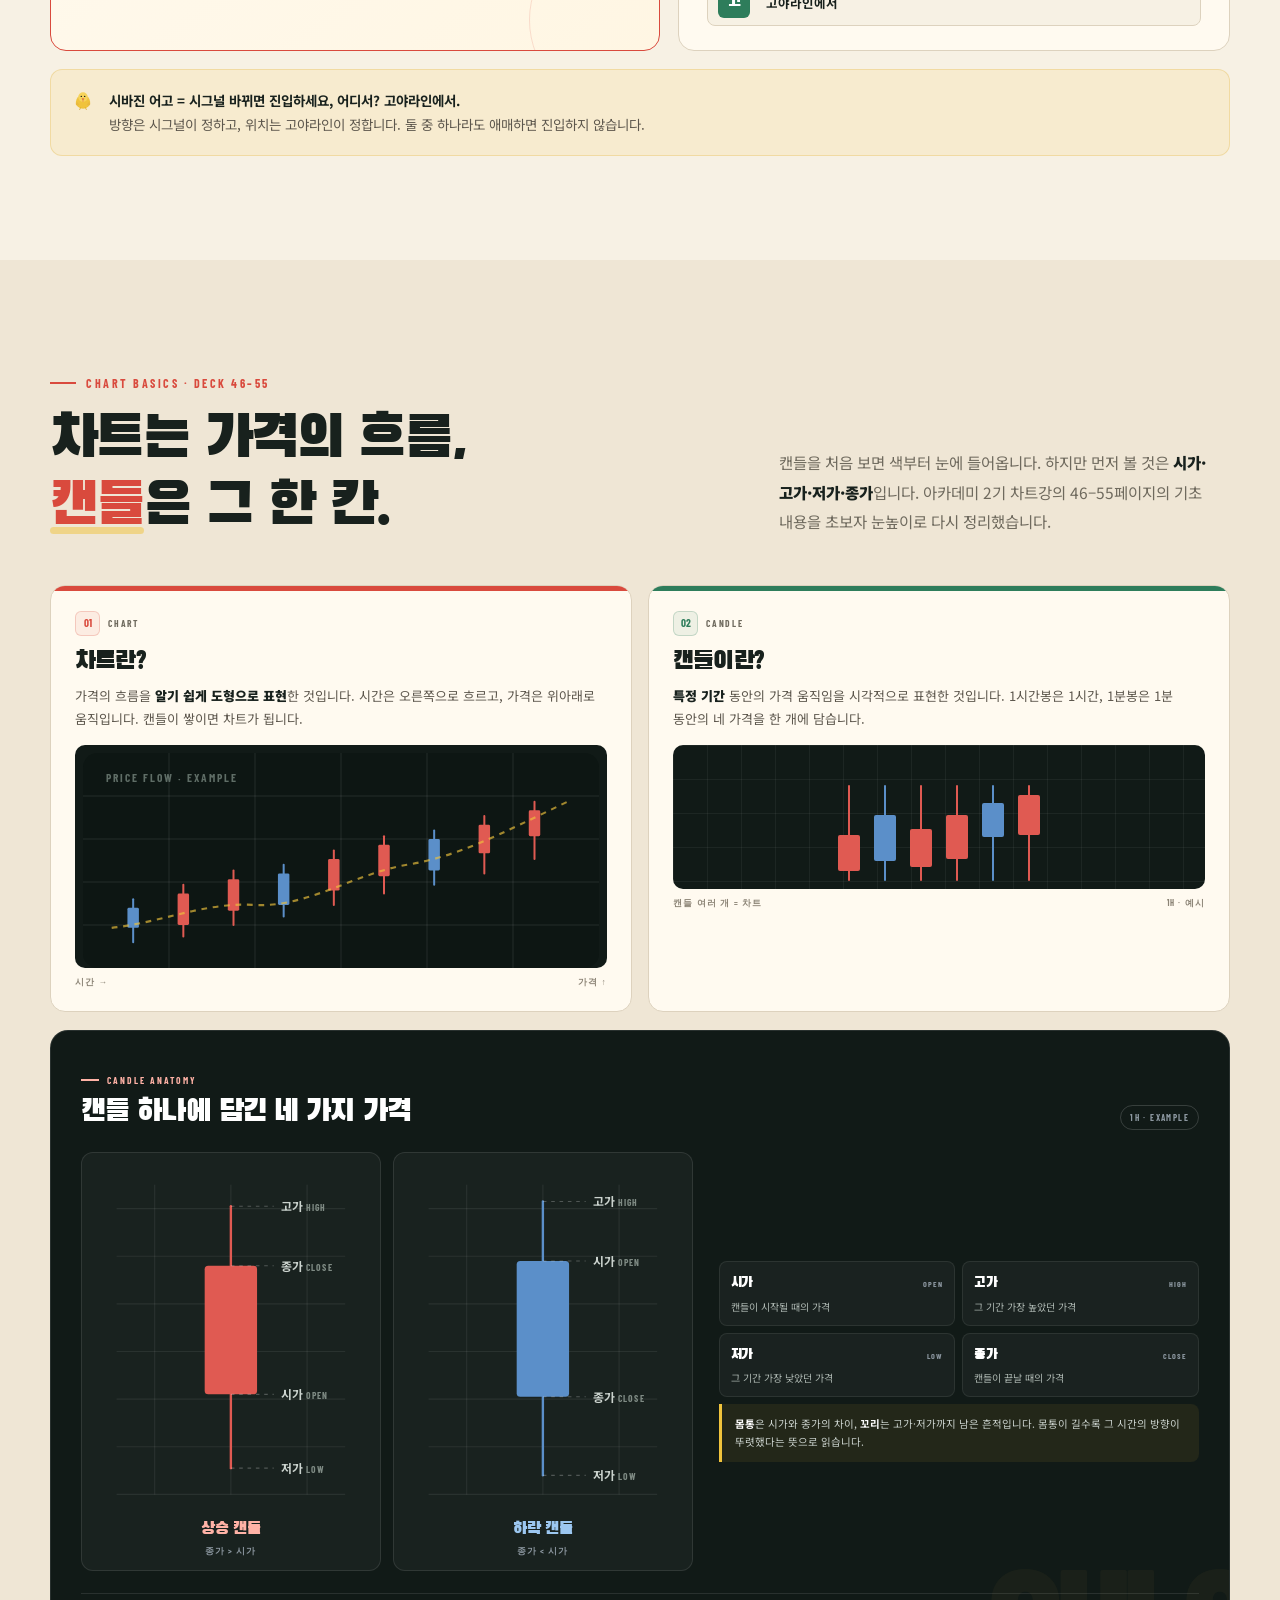
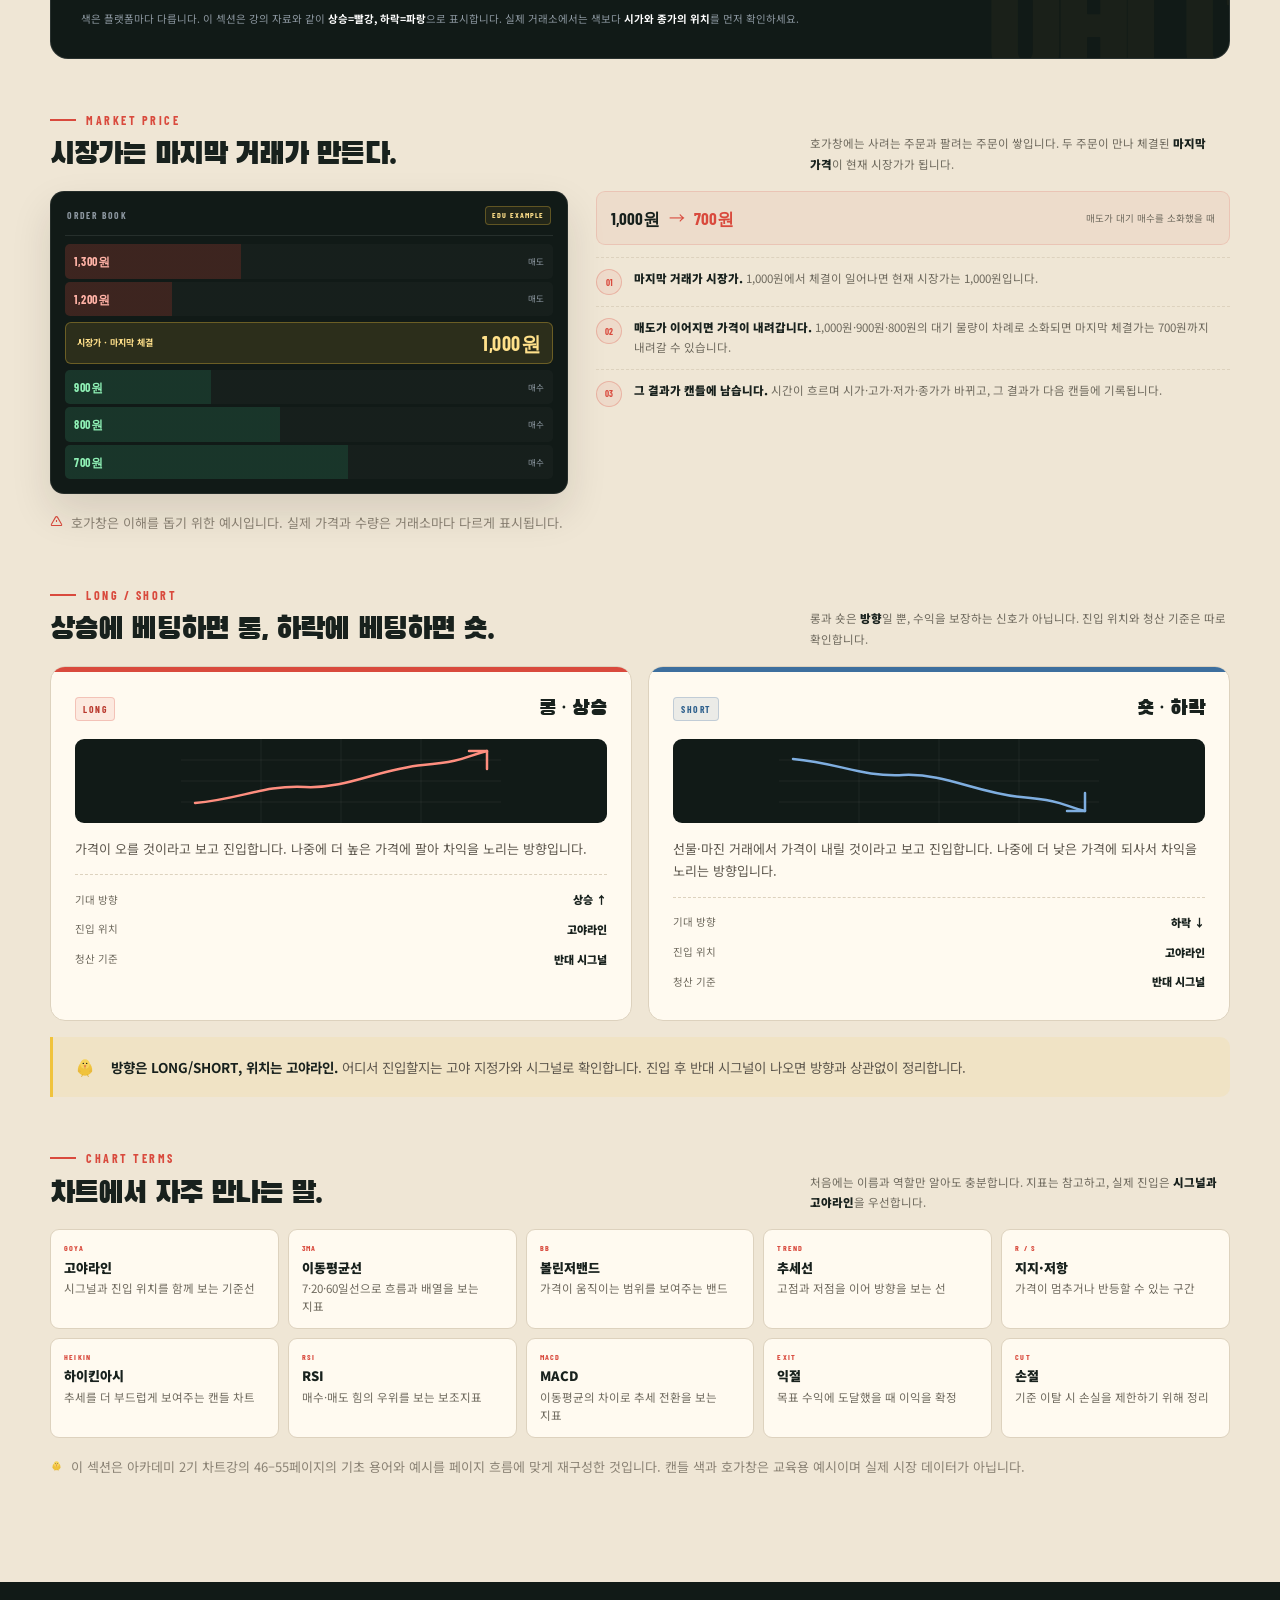
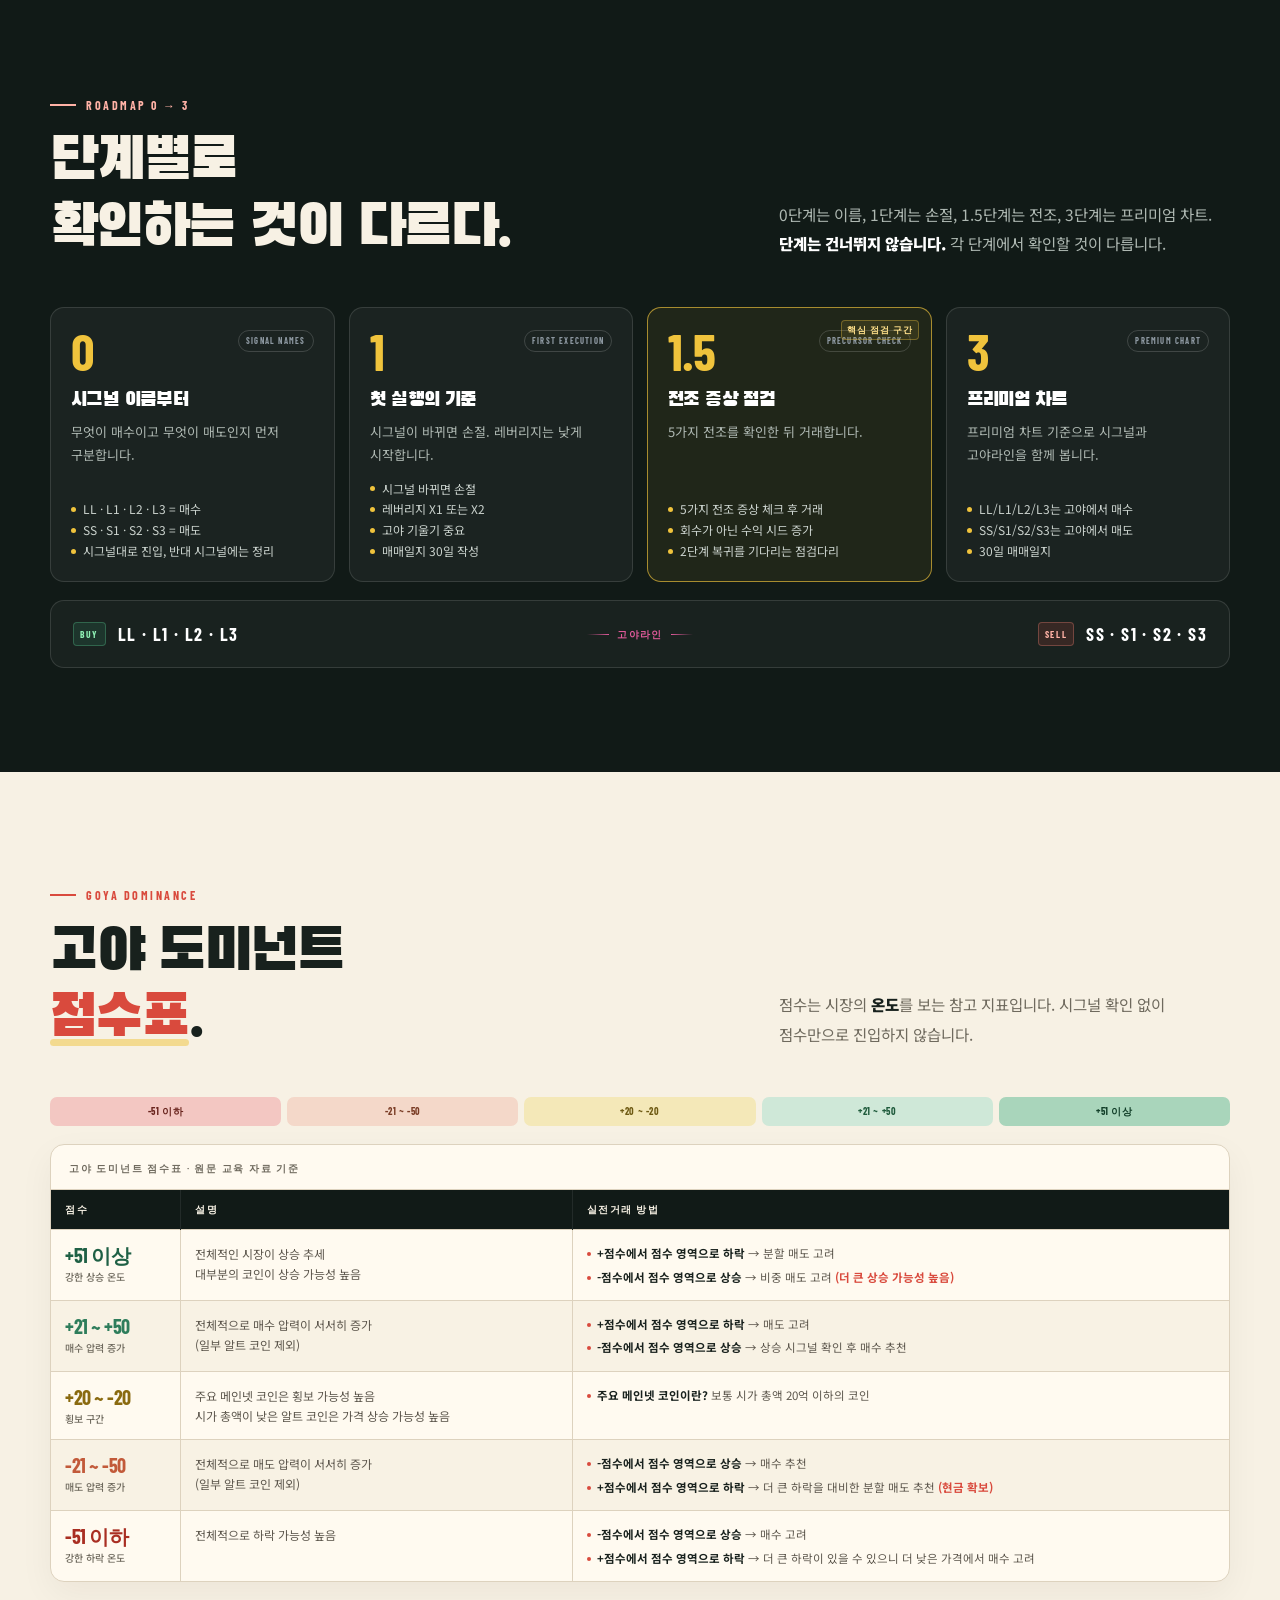
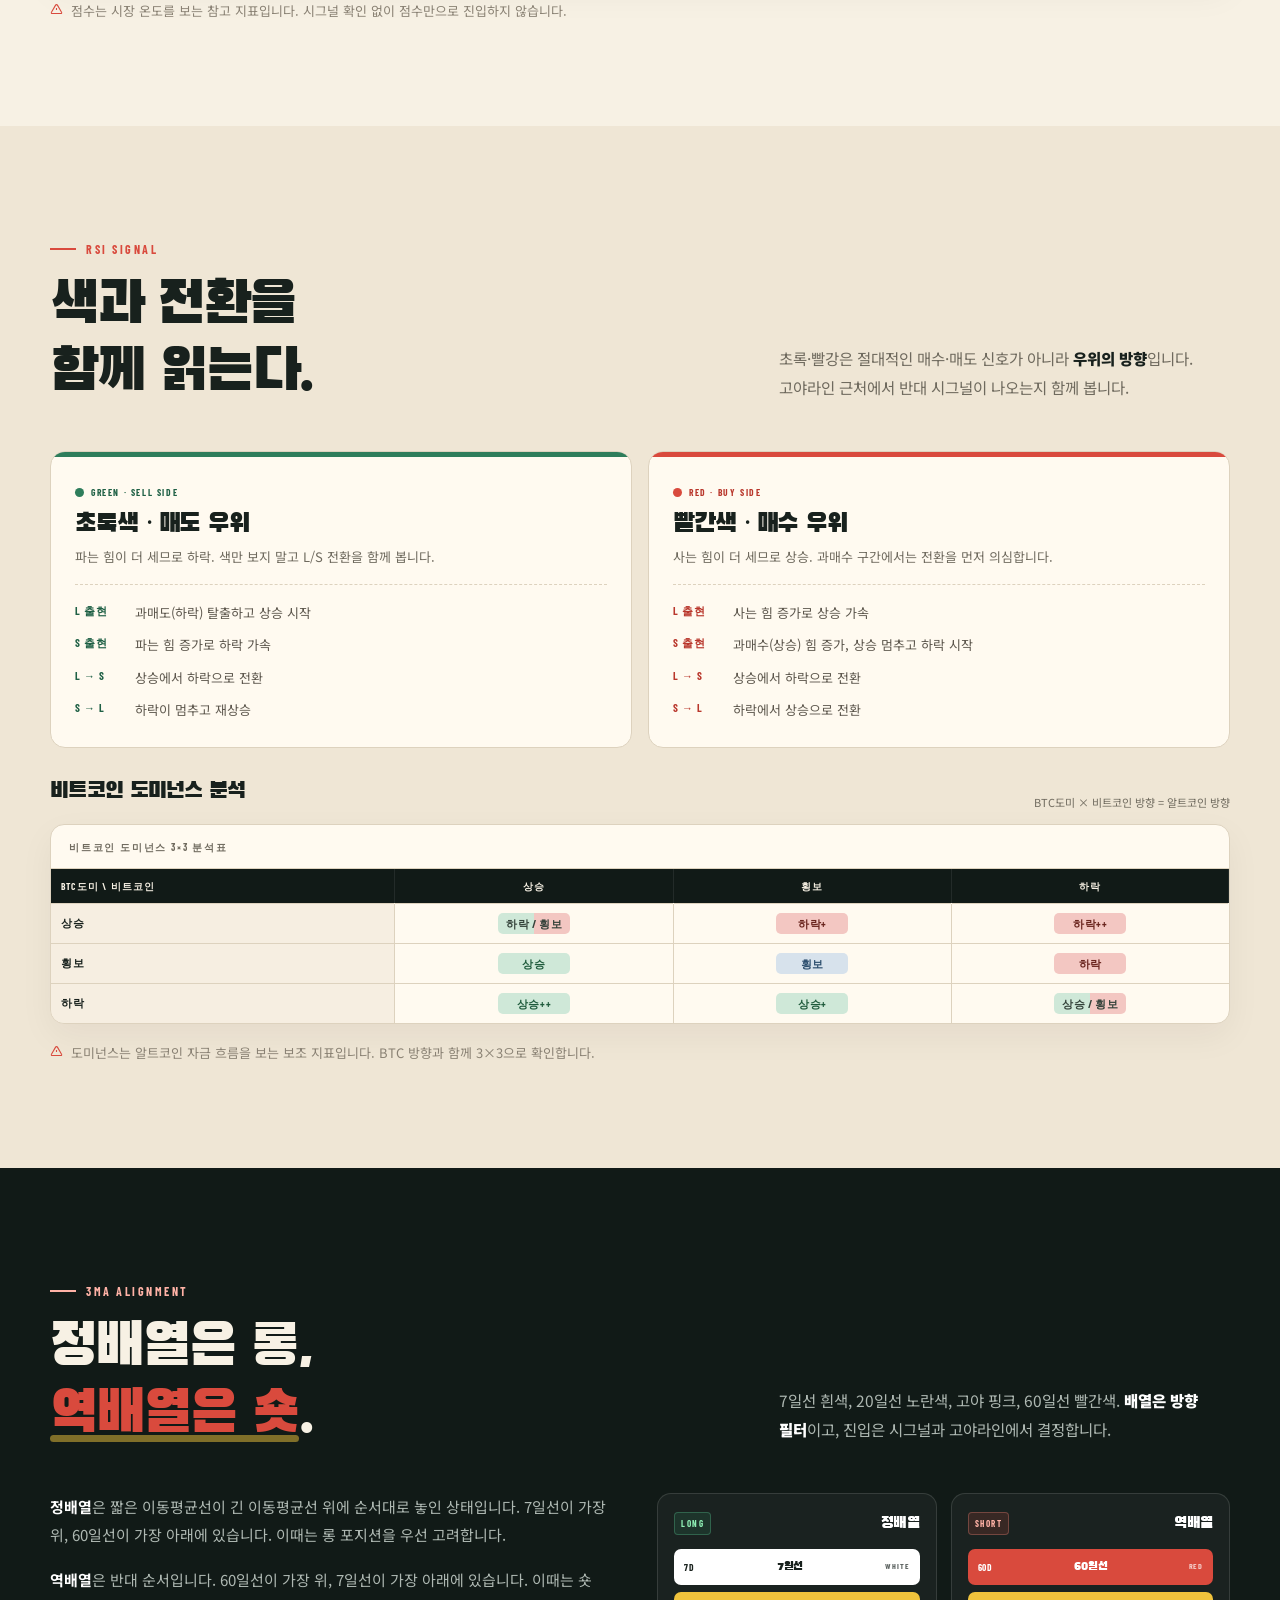
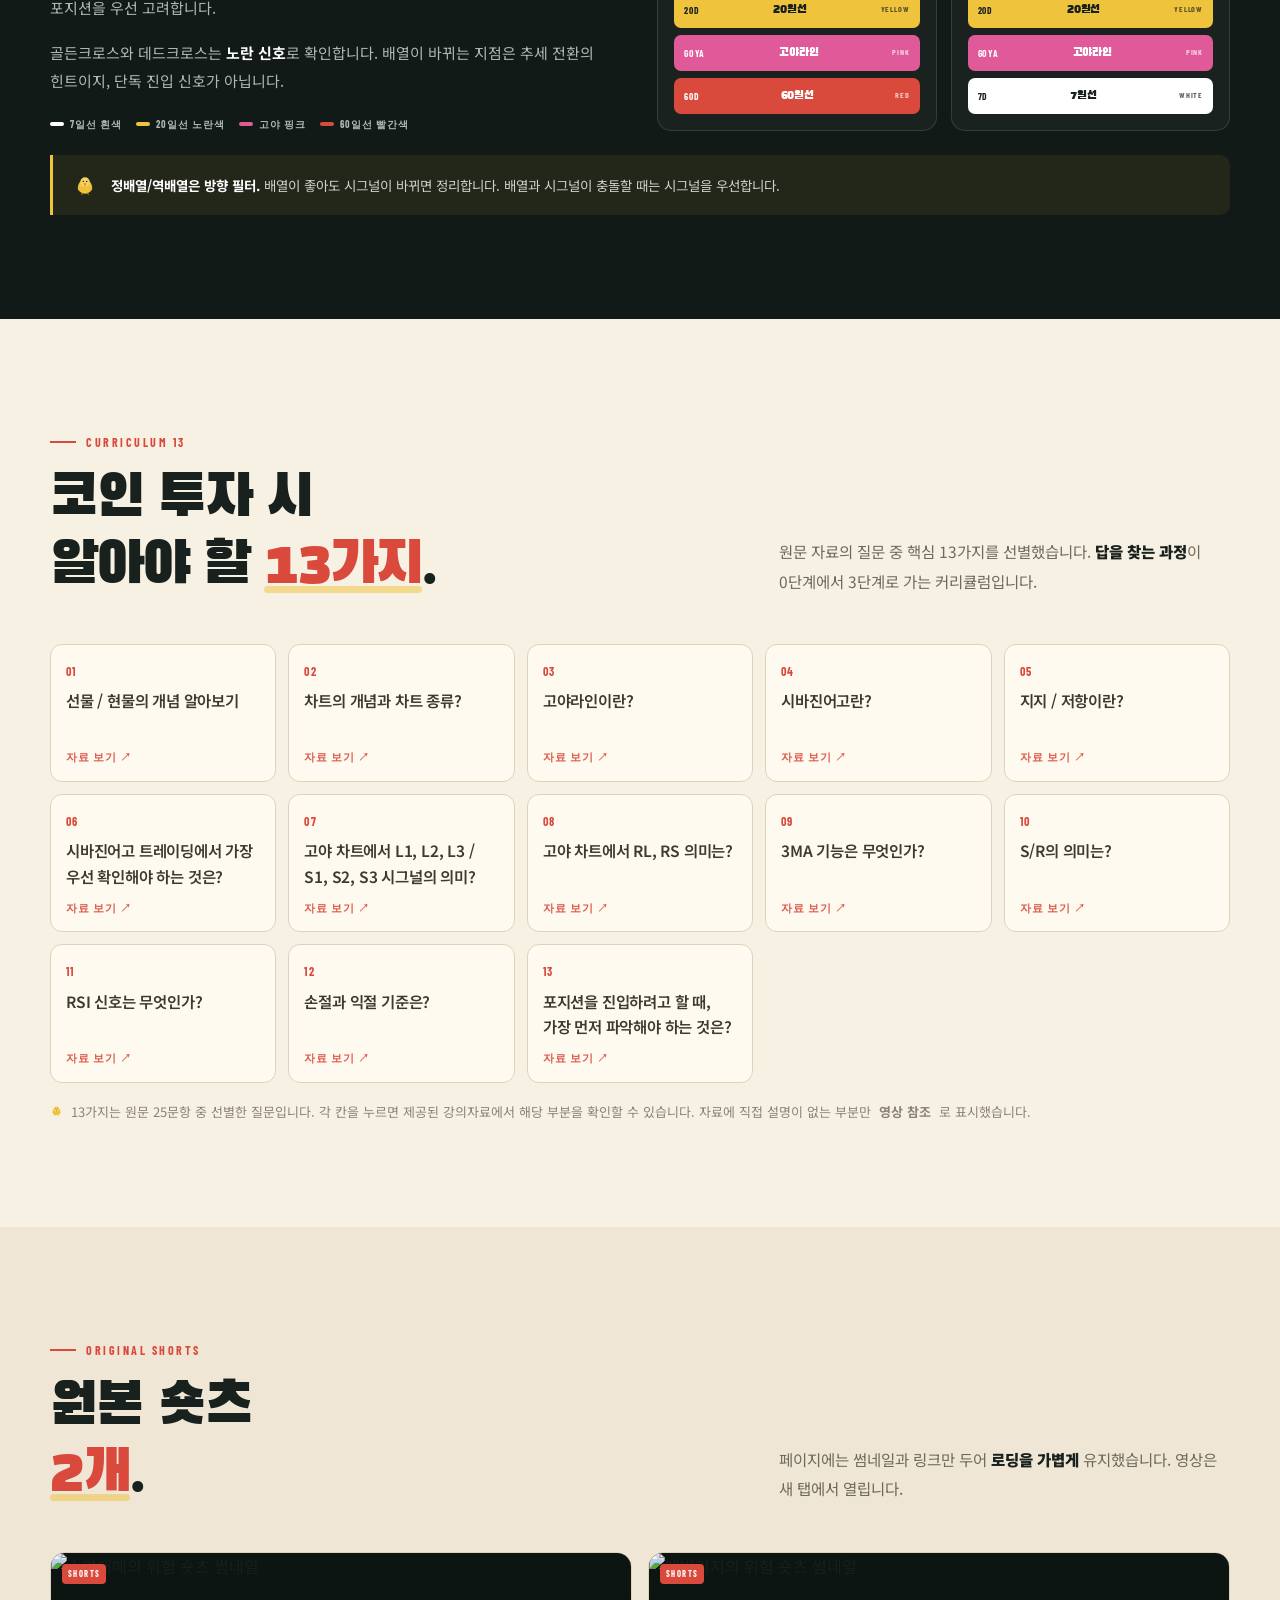
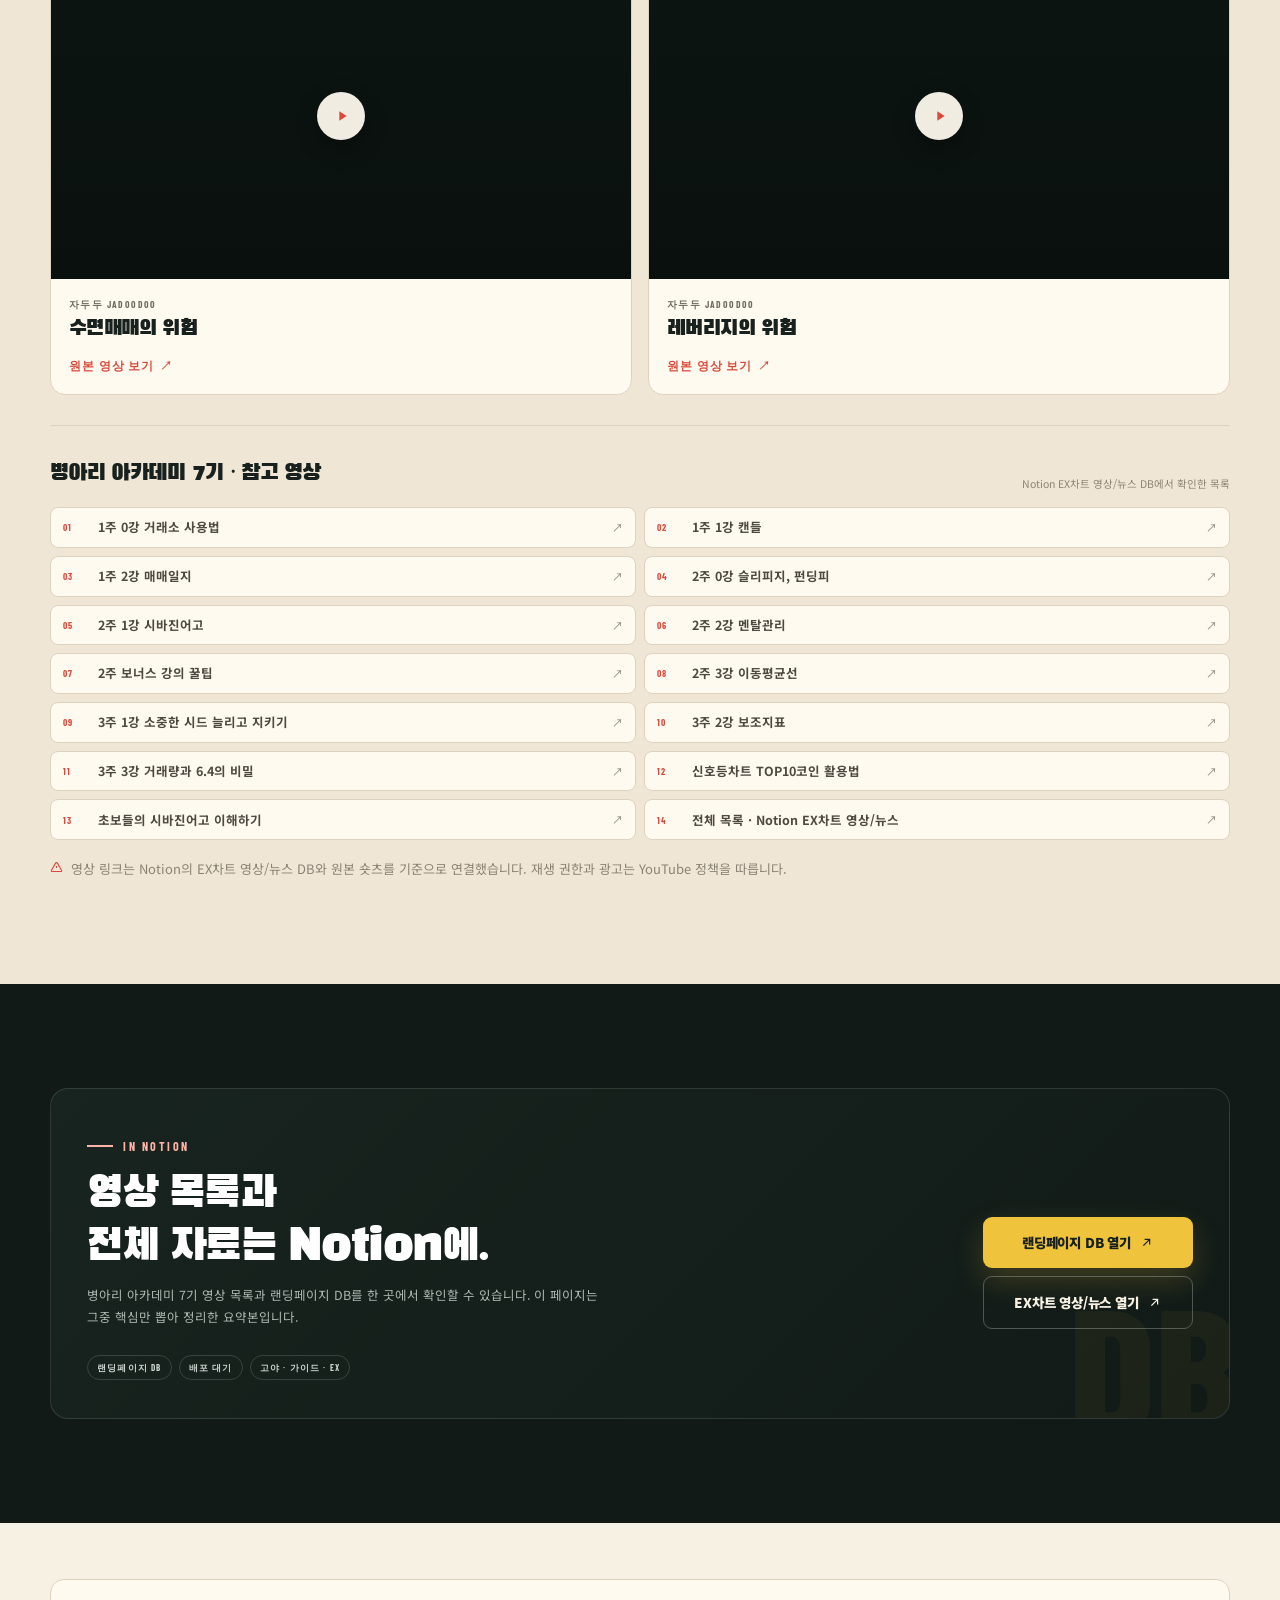
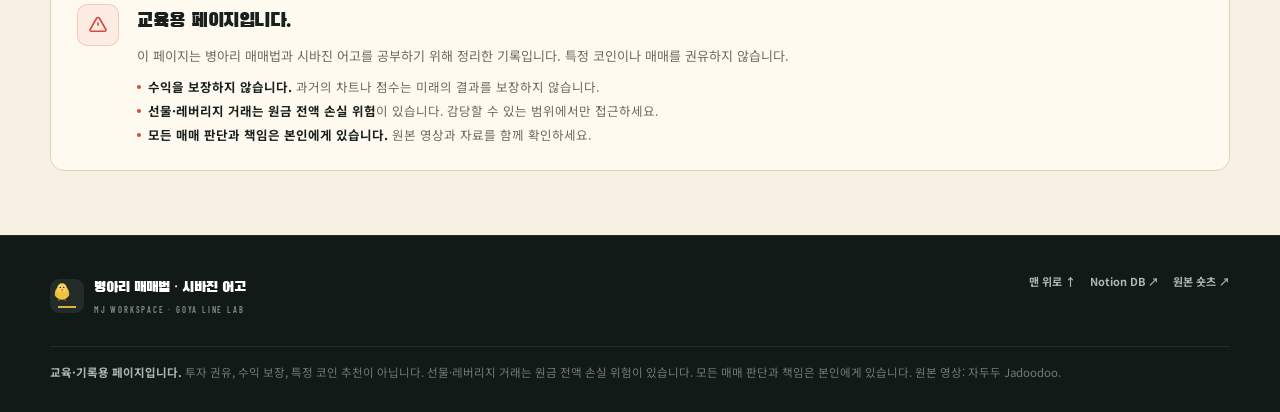
==== commit 43b31104: "Renumber chick guide curriculum cards 01-13" ====
--- a/chick/index.html
+++ b/chick/index.html
@@ -16,7 +16,7 @@
 <link rel="preconnect" href="https://fonts.googleapis.com">
 <link rel="preconnect" href="https://fonts.gstatic.com" crossorigin>
 <link href="https://fonts.googleapis.com/css2?family=Barlow+Condensed:wght@500;600;700;800&family=Black+Han+Sans&family=Noto+Sans+KR:wght@400;500;700;900&display=swap" rel="stylesheet">
-<link rel="stylesheet" href="style.css?v=20261025a">
+<link rel="stylesheet" href="style.css?v=20261025b">
 </head>
 <body>
 <a class="skip" href="#main">본문으로 건너뛰기</a>
@@ -680,14 +680,14 @@
         <button class="curriculum-item reveal" type="button" data-curriculum="03" aria-haspopup="dialog"><span class="curriculum-num">03</span><p>고야라인이란?</p></button>
         <button class="curriculum-item reveal" type="button" data-curriculum="04" aria-haspopup="dialog"><span class="curriculum-num">04</span><p>시바진어고란?</p></button>
         <button class="curriculum-item reveal" type="button" data-curriculum="05" aria-haspopup="dialog"><span class="curriculum-num">05</span><p>지지 / 저항이란?</p></button>
-        <button class="curriculum-item reveal" type="button" data-curriculum="07" aria-haspopup="dialog"><span class="curriculum-num">07</span><p>시바진어고 트레이딩에서 가장 우선 확인해야 하는 것은?</p></button>
-        <button class="curriculum-item reveal" type="button" data-curriculum="08" aria-haspopup="dialog"><span class="curriculum-num">08</span><p>고야 차트에서 L1, L2, L3 / S1, S2, S3 시그널의 의미?</p></button>
-        <button class="curriculum-item reveal" type="button" data-curriculum="09" aria-haspopup="dialog"><span class="curriculum-num">09</span><p>고야 차트에서 RL, RS 의미는?</p></button>
-        <button class="curriculum-item reveal" type="button" data-curriculum="12" aria-haspopup="dialog"><span class="curriculum-num">12</span><p>3MA 기능은 무엇인가?</p></button>
-        <button class="curriculum-item reveal" type="button" data-curriculum="16" aria-haspopup="dialog"><span class="curriculum-num">16</span><p>S/R의 의미는?</p></button>
-        <button class="curriculum-item reveal" type="button" data-curriculum="20" aria-haspopup="dialog"><span class="curriculum-num">20</span><p>RSI 신호는 무엇인가?</p></button>
-        <button class="curriculum-item reveal" type="button" data-curriculum="22" aria-haspopup="dialog"><span class="curriculum-num">22</span><p>손절과 익절 기준은?</p></button>
-        <button class="curriculum-item reveal" type="button" data-curriculum="25" aria-haspopup="dialog"><span class="curriculum-num">25</span><p>포지션을 진입하려고 할 때, 가장 먼저 파악해야 하는 것은?</p></button>
+        <button class="curriculum-item reveal" type="button" data-curriculum="06" aria-haspopup="dialog"><span class="curriculum-num">06</span><p>시바진어고 트레이딩에서 가장 우선 확인해야 하는 것은?</p></button>
+        <button class="curriculum-item reveal" type="button" data-curriculum="07" aria-haspopup="dialog"><span class="curriculum-num">07</span><p>고야 차트에서 L1, L2, L3 / S1, S2, S3 시그널의 의미?</p></button>
+        <button class="curriculum-item reveal" type="button" data-curriculum="08" aria-haspopup="dialog"><span class="curriculum-num">08</span><p>고야 차트에서 RL, RS 의미는?</p></button>
+        <button class="curriculum-item reveal" type="button" data-curriculum="09" aria-haspopup="dialog"><span class="curriculum-num">09</span><p>3MA 기능은 무엇인가?</p></button>
+        <button class="curriculum-item reveal" type="button" data-curriculum="10" aria-haspopup="dialog"><span class="curriculum-num">10</span><p>S/R의 의미는?</p></button>
+        <button class="curriculum-item reveal" type="button" data-curriculum="11" aria-haspopup="dialog"><span class="curriculum-num">11</span><p>RSI 신호는 무엇인가?</p></button>
+        <button class="curriculum-item reveal" type="button" data-curriculum="12" aria-haspopup="dialog"><span class="curriculum-num">12</span><p>손절과 익절 기준은?</p></button>
+        <button class="curriculum-item reveal" type="button" data-curriculum="13" aria-haspopup="dialog"><span class="curriculum-num">13</span><p>포지션을 진입하려고 할 때, 가장 먼저 파악해야 하는 것은?</p></button>
       </div>
       <p class="note"><svg class="chick" aria-hidden="true"><use href="#chick-icon"/></svg> 13가지는 원문 25문항 중 선별한 질문입니다. 각 칸을 누르면 제공된 강의자료에서 해당 부분을 확인할 수 있습니다. 자료에 직접 설명이 없는 부분만 <b>영상 참조</b>로 표시했습니다.</p>
     </div>
@@ -820,7 +820,7 @@
   </div>
 </dialog>
 
-<script src="curriculum-data.js?v=20261025a" defer></script>
-<script src="app.js?v=20261025a" defer></script>
+<script src="curriculum-data.js?v=20261025b" defer></script>
+<script src="app.js?v=20261025b" defer></script>
 </body>
 </html>
